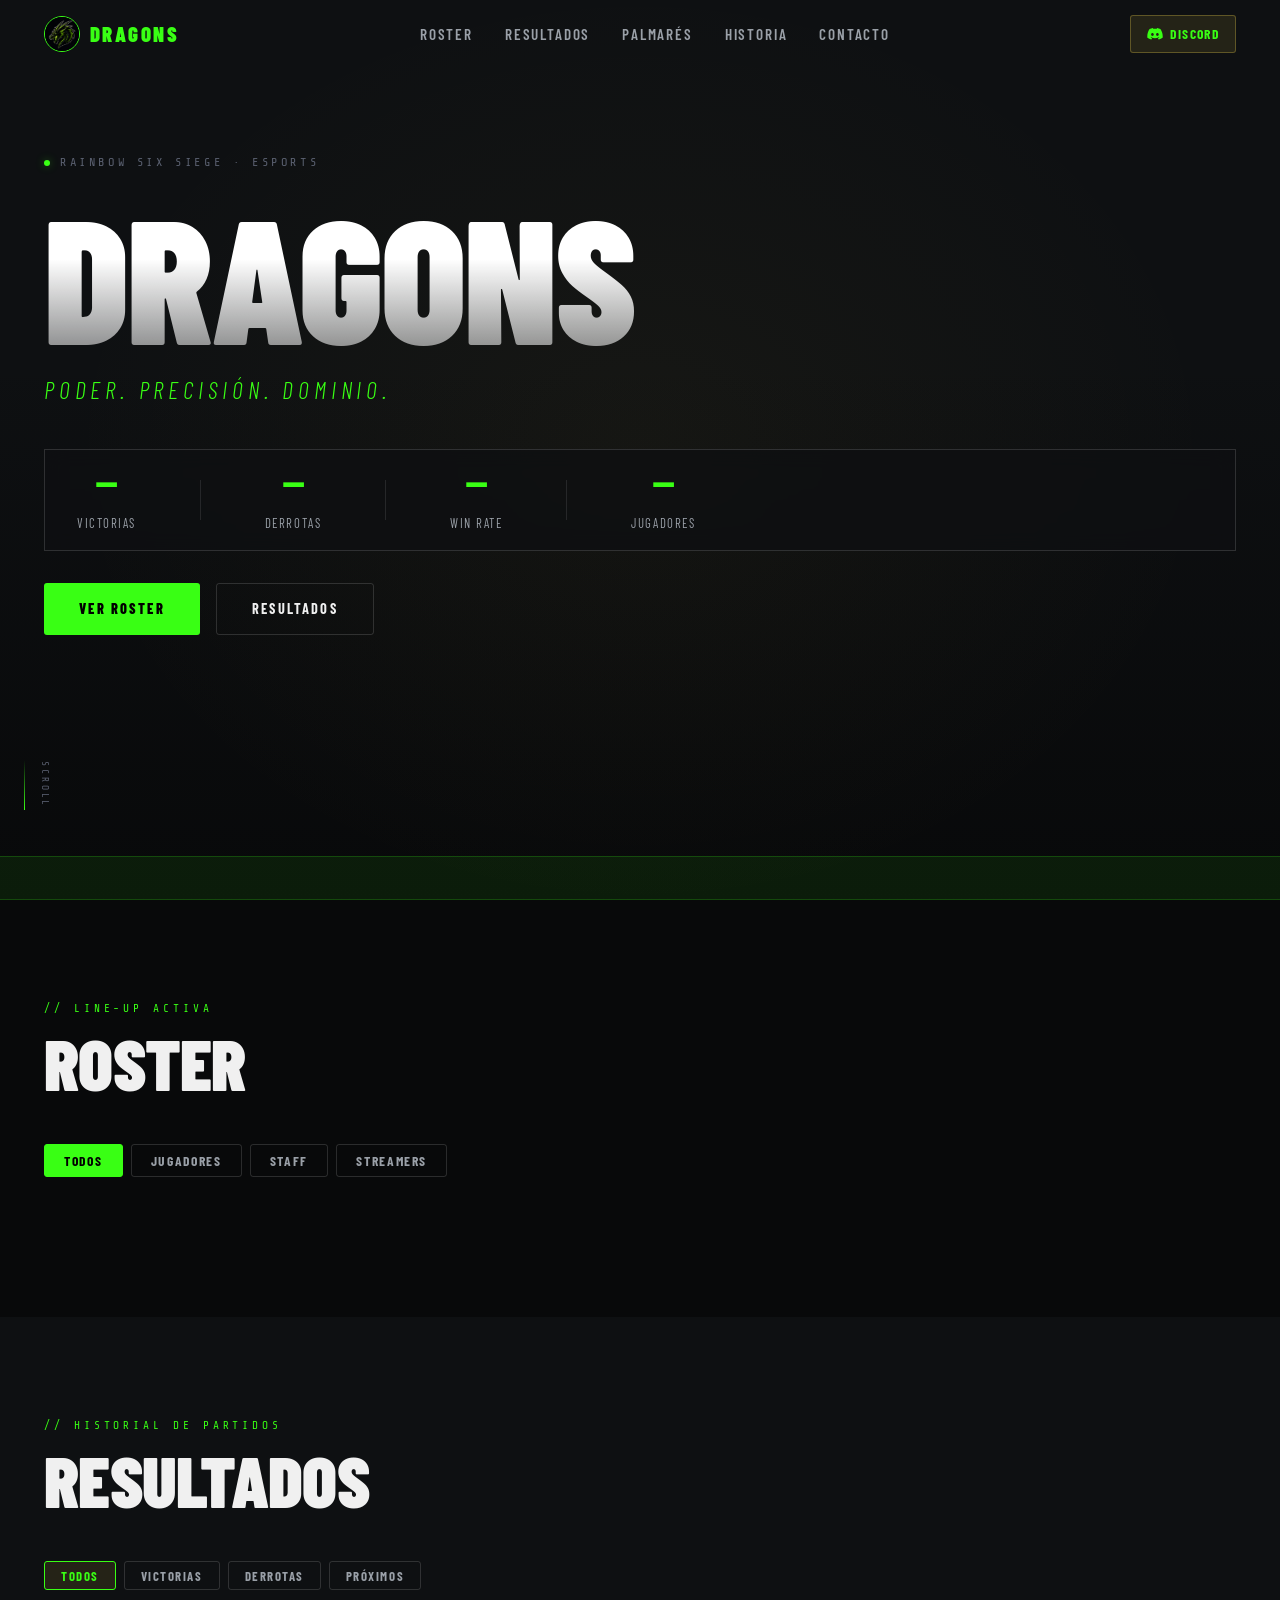
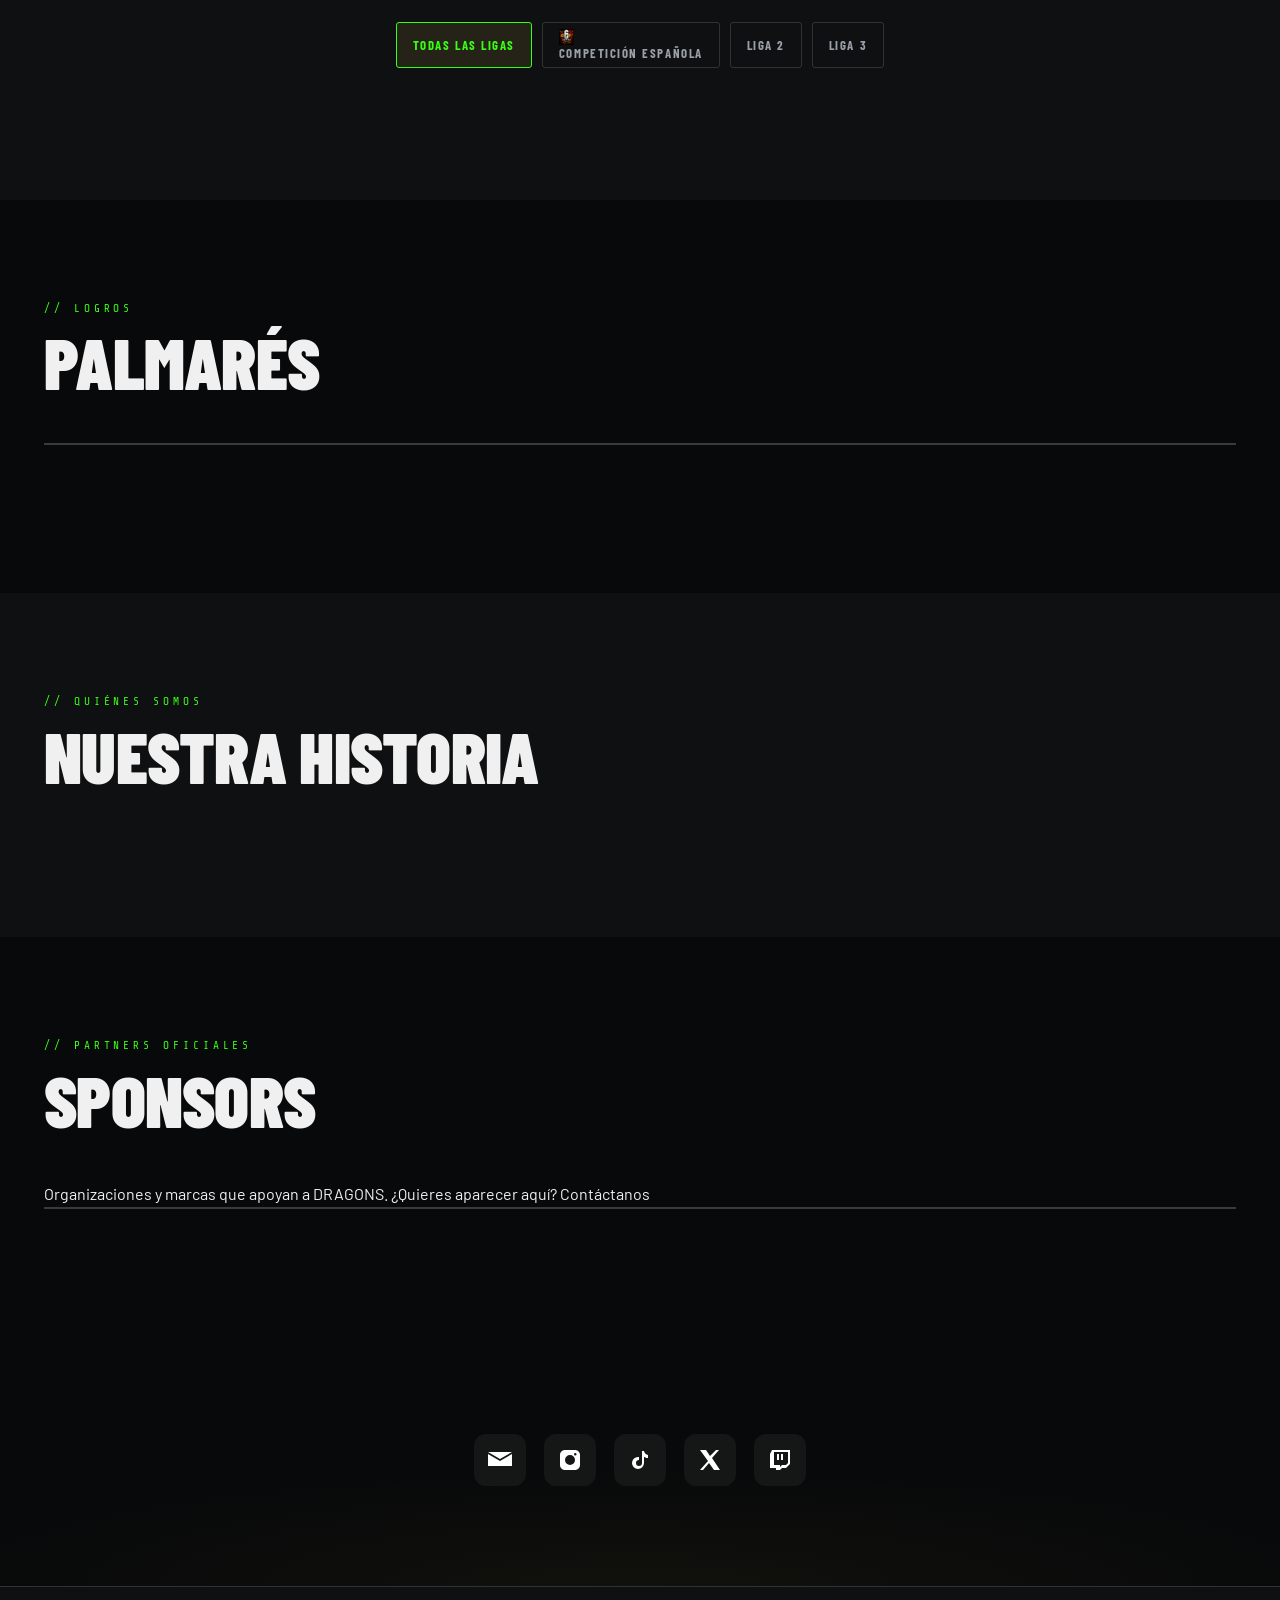
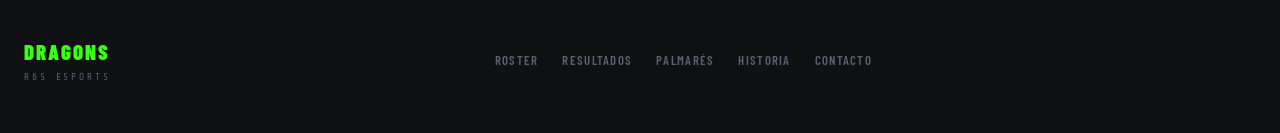
==== index.html @ b65429e5 "Enhance sponsors section with intro and contact info Added introductory paragraph and contact link f" ====
<!DOCTYPE html>
<html lang="es">
<head>
<meta charset="UTF-8"/>
<meta name="viewport" content="width=device-width, initial-scale=1.0"/>
<meta name="description" content="DRAGONS — Equipo competitivo de Rainbow Six Siege."/>
<title>DRAGONS — R6S Esports</title>
<link rel="icon" type="image/png" href="logo.png"/>
<link rel="stylesheet" href="styles.css"/>
<script src="script.js"></script>
<link rel="preconnect" href="https://fonts.googleapis.com">
<link href="https://fonts.googleapis.com/css2?family=Barlow+Condensed:ital,wght@0,300;0,600;0,700;0,900;1,700&family=Barlow:wght@300;400;500;600&family=Share+Tech+Mono&display=swap" rel="stylesheet">
</head>
<body>

<!-- NAV -->
<nav id="navbar">
<div class="nav-inner">
<a href="#hero" class="nav-logo">
<div class="nav-logo-img">
<img src="logo.png" alt="" onerror="this.style.display='none';this.nextElementSibling.style.display='block'">
<span class="logo-fallback">🐉</span>
</div>
<span class="nav-logo-text" id="nav-team-name">DRAGONS</span>
</a>
<div class="nav-links">
<a href="#roster">Roster</a>
<a href="#results">Resultados</a>
<a href="#achievements">Palmarés</a>
<a href="#about">Historia</a>
<a href="#contact">Contacto</a>
</div>
<a href="https://discord.gg/VE8uYJACs" target="_blank" rel="noopener noreferrer" class="nav-cta">
<svg width="16" height="12" viewBox="0 0 18 14" fill="currentColor"><path d="M15.25 1.18A14.89 14.89 0 0011.5 0a.06.06 0 00-.06.03c-.16.28-.34.65-.47.94a13.76 13.76 0 00-4 0 9.6 9.6 0 00-.47-.94A.06.06 0 006.44 0a14.85 14.85 0 00-3.75 1.18C.37 4.6-.23 7.93.07 11.22a.07.07 0 00.03.05A14.94 14.94 0 004.6 13.5a.06.06 0 00.07-.02c.35-.47.66-.96.93-1.48a.06.06 0 00-.04-.09 9.82 9.82 0 01-1.4-.66.06.06 0 010-.1l.28-.22a.06.06 0 01.06 0 10.66 10.66 0 009 0 .06.06 0 01.06 0l.28.22a.06.06 0 010 .1 9.2 9.2 0 01-1.4.66.06.06 0 00-.03.09c.28.52.59 1 .93 1.48a.06.06 0 00.07.02 14.9 14.9 0 004.5-2.23.06.06 0 00.03-.05c.37-3.77-.62-7.06-2.63-9.97zM6.01 9.19c-.86 0-1.57-.78-1.57-1.74s.7-1.74 1.57-1.74c.88 0 1.58.79 1.57 1.74 0 .96-.7 1.74-1.57 1.74zm5.8 0c-.87 0-1.57-.78-1.57-1.74s.7-1.74 1.57-1.74c.88 0 1.58.79 1.57 1.74 0 .96-.69 1.74-1.57 1.74z"/></svg>
Discord
</a>
<button class="hamburger" id="hamburger" onclick="toggleMenu()">
<span></span><span></span><span></span>
</button>
</div>
<div class="nav-mobile" id="nav-mobile">
<a href="#roster" onclick="toggleMenu()">Roster</a>
<a href="#results" onclick="toggleMenu()">Resultados</a>
<a href="#achievements" onclick="toggleMenu()">Palmarés</a>
<a href="#about" onclick="toggleMenu()">Historia</a>
<a href="#contact" onclick="toggleMenu()">Contacto</a>
</div>
</nav>

<!-- HERO -->
<section id="hero">
<canvas id="hero-canvas"></canvas>
<div class="hero-overlay"></div>

<div class="hero-content">
<div class="hero-eyebrow">
<span class="eyebrow-dot"></span>
<span id="hero-eyebrow-text">RAINBOW SIX SIEGE · ESPORTS</span>
</div>

<h1 class="hero-title">
<span id="hero-team-name">DRAGONS</span>
</h1>
<p class="hero-tagline" id="hero-tagline">Poder. Precisión. Dominio.</p>

<div class="hero-record" id="hero-record">
<div class="rec-item">
<span class="rec-num" id="rec-wins">—</span>
<span class="rec-label">Victorias</span>
</div>
<div class="rec-sep"></div>
<div class="rec-item">
<span class="rec-num" id="rec-losses">—</span>
<span class="rec-label">Derrotas</span>
</div>
<div class="rec-sep"></div>
<div class="rec-item">
<span class="rec-num" id="rec-wr">—</span>
<span class="rec-label">Win Rate</span>
</div>
<div class="rec-sep"></div>
<div class="rec-item">
<span class="rec-num" id="rec-players">—</span>
<span class="rec-label">Jugadores</span>
</div>
</div>

<div class="hero-btns">
<a href="#roster" class="btn-hero-primary">Ver Roster</a>
<a href="#results" class="btn-hero-secondary">Resultados</a>
</div>
</div>

<div class="hero-scroll-cue">
<div class="scroll-cue-line"></div>
<span>SCROLL</span>
</div>

<div class="hero-ticker-bar">
<div class="ticker-inner" id="ticker-inner"></div>
</div>
</section>

<!-- ROSTER -->
<section id="roster">
<div class="container">
<div class="section-eyebrow">// LINE-UP ACTIVA</div>
<h2 class="section-heading">ROSTER</h2>

<div class="roster-role-tabs" id="roster-tabs">
<button class="role-tab active" data-role="all" onclick="filterRoster(this,'all')">Todos</button>
<button class="role-tab" data-role="jugador" onclick="filterRoster(this,'jugador')">Jugadores</button>
<button class="role-tab" data-role="staff" onclick="filterRoster(this,'staff')">Staff</button>
<button class="role-tab" data-role="streamer" onclick="filterRoster(this,'streamer')">Streamers</button>
</div>

<div class="roster-grid" id="roster-grid"></div>
</div>
</section>

<!-- RESULTS -->
<section id="results">
  <div class="container">
    <div class="section-eyebrow">// HISTORIAL DE PARTIDOS</div>
    <h2 class="section-heading">RESULTADOS</h2>

    <div class="results-filter-row" id="status-filters">
      <button class="res-filter active" data-status="all">Todos</button>
      <button class="res-filter" data-status="win">Victorias</button>
      <button class="res-filter" data-status="loss">Derrotas</button>
      <button class="res-filter" data-status="upcoming">Próximos</button>
    </div>

    <div class="results-filter-row league-filters" id="league-filters" style="margin-top: 12px; display: flex; justify-content: center; gap: 10px; flex-wrap: wrap;">
      <button class="res-filter active" data-league="all">Todas las Ligas</button>
      <button class="res-filter" data-league="esp">
        <img src="competicion_española.png" alt="" style="height: 16px; width: auto; margin-right: 6px; vertical-align: middle;" onerror="this.style.display='none'">
        Competición Española
      </button>
      <button class="res-filter" data-league="liga2">Liga 2</button>
      <button class="res-filter" data-league="liga3">Liga 3</button>
    </div>

    <div id="matches-list" style="margin-top: 30px; display: flex; flex-direction: column; gap: 12px;"></div>
  </div>
</section>
<!-- ACHIEVEMENTS -->
<section id="achievements">
<div class="container">
<div class="section-eyebrow">// LOGROS</div>
<h2 class="section-heading">PALMARÉS</h2>
<div class="ach-kpis" id="ach-kpis"></div>
<div class="ach-cards" id="ach-cards"></div>
</div>
</section>

<!-- ABOUT / TIMELINE -->
<section id="about">
<div class="container">
<div class="about-layout">
<div class="about-text-col">
<div class="section-eyebrow">// QUIÉNES SOMOS</div>
<h2 class="section-heading" id="about-heading">NUESTRA HISTORIA</h2>
<p class="about-body" id="about-body"></p>
<div class="about-socials" id="about-socials"></div>
</div>
<div class="timeline-col">
<div class="timeline-list" id="timeline-list"></div>
</div>
</div>
</div>
</section>

<!-- SPONSORS -->
<section id="sponsors">
  <div class="container">
    <div class="section-eyebrow">// PARTNERS OFICIALES</div>
    <h2 class="section-heading">SPONSORS</h2>
    <p class="sponsors-intro">
      Organizaciones y marcas que apoyan a DRAGONS. ¿Quieres aparecer aquí?
      <a href="mailto:thedragonsr6@gmail.com">Contáctanos</a>
    </p>
    <div class="sponsors-grid" id="sponsors-grid"></div>
  </div>
</section>

<!-- CONTACT -->
<section id="contact">
<div class="contact-socials neon-socials" id="contact-socials">

<!-- GMAIL -->
<a href="mailto:thedragonsr6@gmail.com" target="_blank" class="social-link gmail">
<svg viewBox="0 0 24 24"><path d="M12 13.065L0 6V18h24V6l-12 7.065zM12 11L0 4h24L12 11z"/></svg>
</a>

<!-- INSTAGRAM -->
<a href="https://www.instagram.com/thedragons_r6/" target="_blank" class="social-link insta">
<svg viewBox="0 0 24 24"><path d="M7 2C4.243 2 2 4.243 2 7v10c0 2.757 2.243 5 5 5h10c2.757 
   0 5-2.243 5-5V7c0-2.757-2.243-5-5-5H7zm5 5a5 5 0 110 10 5 5 0 010-10zm6.5-.75a1.25 
   1.25 0 11-2.5 0 1.25 1.25 0 012.5 0z"/></svg>
</a>

<!-- TIKTOK -->
<a href="https://www.tiktok.com/@the.dragons.r6" target="_blank" class="social-link tiktok">
<svg viewBox="0 0 24 24"><path d="M16 3c.4 2.1 2.1 3.7 4 4v3c-1.5 0-3-.5-4-1.3V15a6 
   6 0 11-6-6c.3 0 .7 0 1 .1v3a3 3 0 10 3 3V3h2z"/></svg>
</a>

<!-- X -->
<a href="https://x.com/TheDragonsR6" target="_blank" class="social-link x">
<svg viewBox="0 0 24 24"><path d="M18 2h3l-7 8 8 12h-6l-5-7-6 7H2l8-9-8-11h6l4 6 6-6z"/></svg>
</a>

<!-- TWITCH -->
<a href="https://www.twitch.tv/ddragonns?sr=a" target="_blank" class="social-link twitch">
<svg viewBox="0 0 24 24"><path d="M4 2L2 6v14h6v2h4l2-2h4l4-4V2H4zm16 13l-2 2h-4l-2 
   2v-2H6V4h14v11zM9 6h2v6H9zm4 0h2v6h-2z"/></svg>
</a>
</div>
</section>

<!-- FOOTER -->
<footer id="footer">
<div class="footer-grid">
<div class="footer-brand">
<span class="footer-name" id="footer-name">DRAGONS</span>
<span class="footer-game">R6S ESPORTS</span>
</div>
<div class="footer-links">
<a href="#roster">Roster</a>
<a href="#results">Resultados</a>
<a href="#achievements">Palmarés</a>
<a href="#about">Historia</a>
<a href="#contact">Contacto</a>
</div>
<div class="footer-right">
<p id="footer-copy"></p>
</div>
</div>
</footer>

<script src="script.js"></script>
</body>
</html>
---- styles.css ----
/* ============================================================
   DRAGONS R6S — STYLES.CSS
   Dark Tactical · Military Precision · Esports Premium
   ============================================================ */

@import url('https://fonts.googleapis.com/css2?family=Barlow+Condensed:ital,wght@0,300;0,600;0,700;0,900;1,700&family=Barlow:wght@300;400;500;600&family=Share+Tech+Mono&display=swap');

:root {
  /* PALETTE */
  --bg:       #08090a;
  --bg2:      #0e1012;
  --bg3:      #141618;
  --bg4:      #1a1d20;
  --surface:  #1e2124;
  --border:   rgba(255,255,255,0.07);
  --border2:  rgba(255,255,255,0.14);

  --accent:   #39ff14;   
  --accent2:  #2ee60f;   
  --accent-glow: rgba(57, 255, 20, 0.35); 
   
  --red:      #e84b4b;
  --green:    #4be88a;
  --blue:     #4ba3e8;

  --text:     #f0f0f0;
  --text2:    #9aa0a8;
  --text3:    #5a6070;

  /* FONTS */
  --font-title: 'Barlow Condensed', sans-serif;
  --font-body:  'Barlow', sans-serif;
  --font-mono:  'Share Tech Mono', monospace;

  /* LAYOUT */
  --nav-h: 68px;
  --max-w: 1240px;
  --rad: 3px;
  --tr: 0.22s cubic-bezier(0.4,0,0.2,1);
}

/* ===================== RESET ===================== */
*, *::before, *::after { box-sizing: border-box; margin: 0; padding: 0; }
html { scroll-behavior: smooth; font-size: 16px; }
body {
  background: var(--bg);
  color: var(--text);
  font-family: var(--font-body);
  font-weight: 400;
  line-height: 1.6;
  overflow-x: hidden;
}
img { max-width: 100%; display: block; }
a { color: inherit; text-decoration: none; }
button { cursor: pointer; font-family: inherit; }

/* Custom scrollbar */
::-webkit-scrollbar { width: 4px; }
::-webkit-scrollbar-track { background: var(--bg); }
::-webkit-scrollbar-thumb { background: var(--accent2); }

.container { max-width: var(--max-w); margin: 0 auto; padding: 0 24px; }

/* ===================== NAV ===================== */
#navbar {
  position: fixed;
  top: 0; left: 0; right: 0;
  z-index: 900;
  transition: background var(--tr), box-shadow var(--tr);
}
#navbar.scrolled {
  background: rgba(8,9,10,0.97);
  backdrop-filter: blur(12px);
  box-shadow: 0 1px 0 var(--border2), 0 4px 30px rgba(0,0,0,0.6);
}

.nav-inner {
  max-width: var(--max-w);
  margin: 0 auto;
  padding: 0 24px;
  height: var(--nav-h);
  display: flex;
  align-items: center;
  gap: 2rem;
}

.nav-logo {
  display: flex;
  align-items: center;
  gap: 10px;
  flex-shrink: 0;
}
.nav-logo-img {
  width: 36px; height: 36px;
  border-radius: 50%;
  overflow: hidden;
  border: 1.5px solid var(--accent);
  display: flex; align-items: center; justify-content: center;
  background: var(--bg3);
  flex-shrink: 0;
}
.nav-logo-img img { width: 100%; height: 100%; object-fit: cover; }
.logo-fallback { font-size: 1.2rem; display: none; }
.nav-logo-text {
  font-family: var(--font-title);
  font-size: 1.3rem;
  font-weight: 900;
  letter-spacing: 0.12em;
  color: var(--accent);
}

.nav-links {
  display: flex;
  gap: 2rem;
  flex: 1;
  justify-content: center;
}
.nav-links a {
  font-family: var(--font-title);
  font-size: 0.95rem;
  font-weight: 600;
  letter-spacing: 0.12em;
  color: var(--text2);
  text-transform: uppercase;
  transition: color var(--tr);
  position: relative;
}
.nav-links a::after {
  content: '';
  position: absolute;
  bottom: -4px; left: 0;
  width: 0; height: 1.5px;
  background: var(--accent);
  transition: width var(--tr);
}
.nav-links a:hover { color: var(--text); }
.nav-links a:hover::after { width: 100%; }

.nav-cta {
  display: flex;
  align-items: center;
  gap: 7px;
  background: rgba(232,201,75,0.1);
  border: 1px solid rgba(232,201,75,0.3);
  color: var(--accent);
  padding: 0.45rem 1rem;
  font-family: var(--font-title);
  font-size: 0.85rem;
  font-weight: 700;
  letter-spacing: 0.1em;
  text-transform: uppercase;
  border-radius: var(--rad);
  transition: all var(--tr);
  flex-shrink: 0;
}
.nav-cta:hover {
  background: var(--accent);
  color: #000;
  border-color: var(--accent);
}

.hamburger {
  display: none;
  flex-direction: column;
  gap: 5px;
  background: none;
  border: none;
  padding: 4px;
  margin-left: auto;
}
.hamburger span {
  display: block;
  width: 22px; height: 2px;
  background: var(--text);
  border-radius: 1px;
  transition: all var(--tr);
}

.nav-mobile {
  display: none;
  flex-direction: column;
  background: rgba(8,9,10,0.98);
  border-top: 1px solid var(--border2);
  padding: 1rem 24px 1.5rem;
}
.nav-mobile a {
  font-family: var(--font-title);
  font-size: 1.1rem;
  font-weight: 700;
  letter-spacing: 0.1em;
  color: var(--text2);
  padding: 0.6rem 0;
  border-bottom: 1px solid var(--border);
  text-transform: uppercase;
}
.nav-mobile.open { display: flex; }

/* ===================== HERO ===================== */
#hero {
  position: relative;
  min-height: 100vh;
  display: flex;
  align-items: center;
  overflow: hidden;
  padding-top: var(--nav-h);
}

#hero-canvas {
  position: absolute;
  inset: 0;
  z-index: 0;
}

.hero-overlay {
  position: absolute;
  inset: 0;
  background:
    radial-gradient(ellipse 70% 80% at 50% 50%, rgba(232,201,75,0.04) 0%, transparent 65%),
    linear-gradient(to bottom, transparent 40%, var(--bg) 100%);
  z-index: 1;
}

.hero-content {
  position: relative;
  z-index: 2;
  max-width: var(--max-w);
  width: 100%;
  margin: 0 auto;
  padding: 5rem 24px 10rem;
}

.hero-eyebrow {
  display: flex;
  align-items: center;
  gap: 10px;
  margin-bottom: 1.5rem;
  font-family: var(--font-mono);
  font-size: 0.75rem;
  color: var(--text3);
  letter-spacing: 0.3em;
  text-transform: uppercase;
}
.eyebrow-dot {
  width: 6px; height: 6px;
  border-radius: 50%;
  background: var(--accent);
  box-shadow: 0 0 8px var(--accent-glow);
  animation: dot-pulse 2s ease-in-out infinite;
}
@keyframes dot-pulse {
  0%,100% { box-shadow: 0 0 8px var(--accent-glow); }
  50% { box-shadow: 0 0 16px var(--accent), 0 0 30px var(--accent-glow); }
}

.hero-title {
  font-family: var(--font-title);
  font-weight: 900;
  font-size: clamp(5rem, 14vw, 11rem);
  line-height: 0.9;
  letter-spacing: -0.01em;
  color: var(--text);
  margin-bottom: 1rem;
  position: relative;
}
.hero-title span {
  display: block;
  background: linear-gradient(180deg, #ffffff 40%, rgba(255,255,255,0.5) 100%);
  -webkit-background-clip: text;
  -webkit-text-fill-color: transparent;
  background-clip: text;
}

.hero-tagline {
  font-family: var(--font-title);
  font-size: clamp(1rem, 2.5vw, 1.5rem);
  font-weight: 300;
  font-style: italic;
  color: var(--accent);
  letter-spacing: 0.2em;
  margin-bottom: 2.5rem;
  text-transform: uppercase;
}

.hero-record {
  display: flex;
  align-items: center;
  gap: 0;
  margin-bottom: 3rem;
  border: 1px solid var(--border2);
  background: rgba(14,16,18,0.8);
  backdrop-filter: blur(10px);
  display: inline-flex;
}
.rec-item {
  display: flex;
  flex-direction: column;
  align-items: center;
  padding: 1rem 2rem;
  gap: 0.2rem;
}
.rec-num {
  font-family: var(--font-title);
  font-size: 2rem;
  font-weight: 900;
  color: var(--accent);
  line-height: 1;
}
.rec-label {
  font-family: var(--font-mono);
  font-size: 0.6rem;
  color: var(--text3);
  letter-spacing: 0.25em;
  text-transform: uppercase;
}
.rec-sep {
  width: 1px;
  height: 50px;
  background: var(--border2);
  flex-shrink: 0;
}

.hero-btns {
  display: flex;
  gap: 1rem;
  flex-wrap: wrap;
}

.btn-hero-primary {
  display: inline-flex;
  align-items: center;
  background: var(--accent);
  color: #000;
  font-family: var(--font-title);
  font-size: 0.9rem;
  font-weight: 800;
  letter-spacing: 0.15em;
  text-transform: uppercase;
  padding: 0.85rem 2.2rem;
  border-radius: var(--rad);
  transition: all var(--tr);
  position: relative;
  overflow: hidden;
}
.btn-hero-primary::after {
  content: '';
  position: absolute;
  inset: 0;
  background: linear-gradient(90deg, transparent, rgba(255,255,255,0.25), transparent);
  transform: translateX(-100%);
  transition: transform 0.5s;
}
.btn-hero-primary:hover::after { transform: translateX(100%); }
.btn-hero-primary:hover { box-shadow: 0 0 30px var(--accent-glow); transform: translateY(-1px); }

.btn-hero-secondary {
  display: inline-flex;
  align-items: center;
  background: transparent;
  color: var(--text);
  border: 1px solid var(--border2);
  font-family: var(--font-title);
  font-size: 0.9rem;
  font-weight: 700;
  letter-spacing: 0.15em;
  text-transform: uppercase;
  padding: 0.85rem 2.2rem;
  border-radius: var(--rad);
  transition: all var(--tr);
}
.btn-hero-secondary:hover {
  border-color: var(--accent);
  color: var(--accent);
}

.hero-scroll-cue {
  position: absolute;
  bottom: 90px;
  left: 24px;
  display: flex;
  align-items: center;
  gap: 12px;
  z-index: 2;
}
.scroll-cue-line {
  width: 1px; height: 50px;
  background: linear-gradient(to bottom, transparent, var(--accent));
  animation: scroll-line 1.8s ease-in-out infinite;
}
@keyframes scroll-line {
  0%,100% { opacity: 0.3; transform: scaleY(1); }
  50% { opacity: 1; transform: scaleY(0.7); }
}
.hero-scroll-cue span {
  font-family: var(--font-mono);
  font-size: 0.6rem;
  color: var(--text3);
  letter-spacing: 0.3em;
  writing-mode: vertical-rl;
}

.hero-ticker-bar {
  position: absolute;
  bottom: 0; left: 0; right: 0;
  height: 44px;
  background: var(--accent);
  overflow: hidden;
  z-index: 3;
  display: flex;
  align-items: center;
}
.ticker-inner {
  display: flex;
  align-items: center;
  white-space: nowrap;
  animation: ticker 30s linear infinite;
}
@keyframes ticker { from { transform: translateX(0); } to { transform: translateX(-50%); } }
.ticker-item {
  font-family: var(--font-title);
  font-size: 0.8rem;
  font-weight: 800;
  letter-spacing: 0.2em;
  color: #000;
  text-transform: uppercase;
  padding: 0 2rem;
}
.ticker-sep {
  color: rgba(0,0,0,0.4);
  font-size: 0.7rem;
  padding: 0 0.5rem;
}

/* ===================== SECTIONS ===================== */
section {
  padding: 100px 0;
}
section:nth-child(even) { background: var(--bg2); }

.section-eyebrow {
  font-family: var(--font-mono);
  font-size: 0.7rem;
  color: var(--accent);
  letter-spacing: 0.35em;
  text-transform: uppercase;
  margin-bottom: 0.6rem;
}

.section-heading {
  font-family: var(--font-title);
  font-size: clamp(2.5rem, 6vw, 4.5rem);
  font-weight: 900;
  letter-spacing: -0.01em;
  line-height: 0.95;
  margin-bottom: 3rem;
  color: var(--text);
}

/* ===================== ROSTER ===================== */
.roster-role-tabs {
  display: flex;
  gap: 0.5rem;
  margin-bottom: 2.5rem;
  flex-wrap: wrap;
}
.role-tab {
  background: transparent;
  border: 1px solid var(--border2);
  color: var(--text2);
  padding: 0.45rem 1.2rem;
  font-family: var(--font-title);
  font-size: 0.85rem;
  font-weight: 700;
  letter-spacing: 0.12em;
  text-transform: uppercase;
  border-radius: var(--rad);
  transition: all var(--tr);
}
.role-tab:hover { border-color: var(--accent); color: var(--accent); }
.role-tab.active { background: var(--accent); color: #000; border-color: var(--accent); }

.roster-grid {
  display: grid;
  grid-template-columns: repeat(auto-fill, minmax(200px, 1fr));
  gap: 1.5px;
}

.player-card {
  background: var(--bg3);
  border: 1px solid var(--border);
  position: relative;
  overflow: hidden;
  transition: all var(--tr);
  cursor: default;
  animation: card-in 0.4s ease both;
}
@keyframes card-in {
  from { opacity: 0; transform: translateY(12px); }
  to { opacity: 1; transform: translateY(0); }
}

.player-card:hover {
  border-color: var(--accent);
  transform: translateY(-4px);
  z-index: 2;
  box-shadow: 0 12px 40px rgba(0,0,0,0.6), 0 0 0 1px var(--accent);
}

.player-card-top {
  height: 200px;
  background: var(--bg4);
  display: flex;
  align-items: center;
  justify-content: center;
  position: relative;
  overflow: hidden;
}
.player-card-top::before {
  content: '';
  position: absolute;
  inset: 0;
  background: linear-gradient(135deg, rgba(232,201,75,0.05) 0%, transparent 60%);
}

.player-avatar-img {
  width: 90px; height: 90px;
  border-radius: 50%;
  border: 2px solid var(--border2);
  object-fit: cover;
  font-size: 0;
  transition: border-color var(--tr);
}
.player-card:hover .player-avatar-img { border-color: var(--accent); }

.player-avatar-fallback {
  width: 90px; height: 90px;
  border-radius: 50%;
  border: 2px solid var(--border2);
  background: var(--surface);
  display: flex;
  align-items: center;
  justify-content: center;
  font-family: var(--font-title);
  font-size: 1.8rem;
  font-weight: 900;
  color: var(--accent);
  letter-spacing: 0;
  transition: border-color var(--tr);
}
.player-card:hover .player-avatar-fallback { border-color: var(--accent); }

.player-num {
  position: absolute;
  top: 12px; right: 14px;
  font-family: var(--font-title);
  font-size: 2.2rem;
  font-weight: 900;
  color: rgba(255,255,255,0.06);
  line-height: 1;
}

.player-role-badge {
  position: absolute;
  top: 12px; left: 12px;
  font-family: var(--font-mono);
  font-size: 0.55rem;
  letter-spacing: 0.2em;
  text-transform: uppercase;
  padding: 2px 8px;
  background: rgba(232,201,75,0.12);
  color: var(--accent);
  border: 1px solid rgba(232,201,75,0.25);
  border-radius: 2px;
}

.player-card-body {
  padding: 1rem 1.2rem 1.25rem;
}
.player-ign {
  font-family: var(--font-title);
  font-size: 1.2rem;
  font-weight: 800;
  color: var(--text);
  letter-spacing: 0.04em;
  margin-bottom: 0.15rem;
}
.player-realname {
  font-size: 0.78rem;
  color: var(--text3);
  margin-bottom: 0.75rem;
}
.player-op {
  font-family: var(--font-mono);
  font-size: 0.65rem;
  color: var(--text2);
  letter-spacing: 0.1em;
  margin-bottom: 0.85rem;
}
.player-op span { color: var(--accent); }

.player-socials {
  display: flex;
  gap: 8px;
}
.psocial {
  display: flex;
  align-items: center;
  justify-content: center;
  width: 28px; height: 28px;
  border: 1px solid var(--border2);
  border-radius: var(--rad);
  color: var(--text3);
  font-size: 0.75rem;
  font-family: var(--font-mono);
  transition: all var(--tr);
}
.psocial:hover { border-color: var(--accent); color: var(--accent); background: rgba(232,201,75,0.08); }

/* ===================== RESULTS ===================== */
.results-filter-row {
  display: flex;
  gap: 0.5rem;
  margin-bottom: 2rem;
  flex-wrap: wrap;
}
.res-filter {
  background: transparent;
  border: 1px solid var(--border2);
  color: var(--text2);
  padding: 0.35rem 1rem;
  font-family: var(--font-title);
  font-size: 0.8rem;
  font-weight: 700;
  letter-spacing: 0.12em;
  text-transform: uppercase;
  border-radius: var(--rad);
  transition: all var(--tr);
}
.res-filter:hover { border-color: var(--accent); color: var(--accent); }
.res-filter.active { background: rgba(232,201,75,0.1); border-color: var(--accent); color: var(--accent); }

.match-card {
  display: grid;
  grid-template-columns: 120px 1fr auto auto;
  align-items: center;
  gap: 1.5rem;
  padding: 1.2rem 1.5rem;
  background: var(--bg3);
  border: 1px solid var(--border);
  border-left: 3px solid transparent;
  margin-bottom: 6px;
  border-radius: var(--rad);
  transition: all var(--tr);
  animation: card-in 0.3s ease both;
}
.match-card:hover {
  border-color: var(--border2);
  border-left-color: inherit;
  background: var(--bg4);
}
.match-card.win { border-left-color: var(--green); }
.match-card.loss { border-left-color: var(--red); }
.match-card.upcoming { border-left-color: var(--blue); }

.match-date-col {
  display: flex;
  flex-direction: column;
  gap: 2px;
}
.match-date {
  font-family: var(--font-mono);
  font-size: 0.7rem;
  color: var(--text3);
  letter-spacing: 0.1em;
}
.match-comp {
  font-family: var(--font-mono);
  font-size: 0.65rem;
  color: var(--accent);
  letter-spacing: 0.05em;
}

.match-main {
  display: flex;
  flex-direction: column;
  gap: 3px;
}
.match-vs {
  font-family: var(--font-title);
  font-size: 1.1rem;
  font-weight: 800;
  color: var(--text);
  letter-spacing: 0.05em;
}
.match-vs em {
  font-style: normal;
  font-size: 0.8rem;
  font-weight: 400;
  color: var(--text3);
  margin: 0 6px;
}
.match-map {
  font-family: var(--font-mono);
  font-size: 0.65rem;
  color: var(--text3);
  letter-spacing: 0.1em;
}

.match-score {
  font-family: var(--font-title);
  font-size: 1.8rem;
  font-weight: 900;
  text-align: right;
  white-space: nowrap;
}
.match-card.win .match-score { color: var(--green); }
.match-card.loss .match-score { color: var(--red); }
.match-card.upcoming .match-score { color: var(--blue); font-size: 1rem; }

.match-badge {
  font-family: var(--font-mono);
  font-size: 0.6rem;
  font-weight: 700;
  letter-spacing: 0.2em;
  padding: 4px 10px;
  border-radius: 2px;
  text-align: center;
  min-width: 60px;
}
.match-card.win .match-badge { background: rgba(75,232,138,0.12); color: var(--green); }
.match-card.loss .match-badge { background: rgba(232,75,75,0.12); color: var(--red); }
.match-card.upcoming .match-badge { background: rgba(75,163,232,0.12); color: var(--blue); }

.no-matches {
  font-family: var(--font-mono);
  font-size: 0.85rem;
  color: var(--text3);
  text-align: center;
  padding: 3rem;
  border: 1px dashed var(--border2);
  border-radius: var(--rad);
}

/* ===================== ACHIEVEMENTS ===================== */
.ach-kpis {
  display: grid;
  grid-template-columns: repeat(auto-fit, minmax(180px, 1fr));
  gap: 1px;
  background: var(--border);
  margin-bottom: 3rem;
  border: 1px solid var(--border2);
}
.ach-kpi {
  background: var(--bg3);
  padding: 2rem 1.5rem;
  text-align: center;
  transition: background var(--tr);
}
.ach-kpi:hover { background: var(--bg4); }
.ach-kpi-num {
  font-family: var(--font-title);
  font-size: 2.8rem;
  font-weight: 900;
  color: var(--accent);
  line-height: 1;
  margin-bottom: 0.4rem;
}
.ach-kpi-label {
  font-family: var(--font-mono);
  font-size: 0.62rem;
  color: var(--text3);
  letter-spacing: 0.25em;
  text-transform: uppercase;
}

.ach-cards {
  display: grid;
  grid-template-columns: repeat(auto-fill, minmax(300px, 1fr));
  gap: 1.5px;
  background: var(--border);
}
.ach-card {
  background: var(--bg3);
  padding: 2rem;
  position: relative;
  overflow: hidden;
  transition: background var(--tr);
}
.ach-card:hover { background: var(--bg4); }
.ach-card::before {
  content: '';
  position: absolute;
  top: 0; left: 0;
  width: 3px; height: 100%;
  background: var(--accent);
}

.ach-place {
  font-family: var(--font-mono);
  font-size: 0.65rem;
  color: var(--text3);
  letter-spacing: 0.25em;
  text-transform: uppercase;
  margin-bottom: 0.5rem;
}
.ach-trophy {
  font-size: 1.8rem;
  margin-bottom: 0.75rem;
}
.ach-title {
  font-family: var(--font-title);
  font-size: 1.2rem;
  font-weight: 800;
  color: var(--text);
  margin-bottom: 0.3rem;
}
.ach-event {
  font-size: 0.82rem;
  color: var(--text2);
  margin-bottom: 0.5rem;
}
.ach-prize {
  font-family: var(--font-title);
  font-size: 1.4rem;
  font-weight: 900;
  color: var(--accent);
}
.ach-year {
  font-family: var(--font-mono);
  font-size: 0.6rem;
  color: var(--text3);
  margin-top: 0.3rem;
  letter-spacing: 0.2em;
}

/* ===================== ABOUT / TIMELINE ===================== */
.about-layout {
  display: grid;
  grid-template-columns: 1fr 1fr;
  gap: 5rem;
  align-items: start;
}
.about-body {
  font-size: 1rem;
  color: var(--text2);
  line-height: 1.8;
  margin-bottom: 2rem;
}
.about-socials { display: flex; gap: 0.75rem; flex-wrap: wrap; }

.social-btn {
  display: flex;
  align-items: center;
  gap: 8px;
  border: 1px solid var(--border2);
  color: var(--text2);
  padding: 0.55rem 1.1rem;
  font-family: var(--font-title);
  font-size: 0.8rem;
  font-weight: 700;
  letter-spacing: 0.1em;
  text-transform: uppercase;
  border-radius: var(--rad);
  transition: all var(--tr);
}
.social-btn:hover { border-color: var(--accent); color: var(--accent); background: rgba(232,201,75,0.06); }

/* TIMELINE */
.timeline-list {
  display: flex;
  flex-direction: column;
  gap: 0;
}
.tl-item {
  display: grid;
  grid-template-columns: 80px 1px 1fr;
  gap: 0 1.5rem;
  padding-bottom: 2rem;
}
.tl-year {
  font-family: var(--font-title);
  font-size: 1rem;
  font-weight: 900;
  color: var(--accent);
  text-align: right;
  padding-top: 3px;
}
.tl-line-col {
  display: flex;
  flex-direction: column;
  align-items: center;
  gap: 0;
}
.tl-dot {
  width: 10px; height: 10px;
  border-radius: 50%;
  background: var(--accent);
  border: 2px solid var(--bg2);
  box-shadow: 0 0 0 2px var(--accent);
  flex-shrink: 0;
  margin-top: 5px;
}
.tl-connector {
  flex: 1;
  width: 1px;
  background: var(--border2);
  margin-top: 6px;
}
.tl-item:last-child .tl-connector { display: none; }
.tl-content { padding-top: 2px; }
.tl-title {
  font-family: var(--font-title);
  font-size: 1rem;
  font-weight: 700;
  color: var(--text);
  margin-bottom: 0.3rem;
}
.tl-desc {
  font-size: 0.85rem;
  color: var(--text3);
  line-height: 1.6;
}

/* ===================== SPONSORS ===================== */
.sponsors-grid {
  display: flex;
  flex-wrap: wrap;
  gap: 1.5px;
  background: var(--border);
  border: 1px solid var(--border2);
}
.sponsor-card {
  background: var(--bg3);
  flex: 1 1 200px;
  padding: 2.5rem 2rem;
  display: flex;
  flex-direction: column;
  align-items: center;
  gap: 0.75rem;
  transition: background var(--tr);
}
.sponsor-card:hover { background: var(--bg4); }
.sponsor-logo-img {
  height: 48px;
  width: auto;
  max-width: 140px;
  object-fit: contain;
  filter: brightness(0) invert(1);
  opacity: 0.5;
  transition: opacity var(--tr);
}
.sponsor-card:hover .sponsor-logo-img { opacity: 0.9; }
.sponsor-name {
  font-family: var(--font-title);
  font-size: 1rem;
  font-weight: 700;
  color: var(--text3);
  letter-spacing: 0.15em;
  text-transform: uppercase;
  transition: color var(--tr);
}
.sponsor-card:hover .sponsor-name { color: var(--accent); }
.sponsor-tier {
  font-family: var(--font-mono);
  font-size: 0.6rem;
  color: var(--text3);
  letter-spacing: 0.25em;
}

/* ===================== CONTACT ===================== */
#contact {
  background: var(--bg) !important;
  position: relative;
  overflow: hidden;
}
#contact::before {
  content: '';
  position: absolute;
  inset: 0;
  background: radial-gradient(ellipse 80% 60% at 50% 100%, rgba(232,201,75,0.04) 0%, transparent 70%);
}
.contact-box {
  position: relative;
  z-index: 1;
  text-align: center;
  max-width: 700px;
  margin: 0 auto;
}
.contact-sub {
  font-size: 1rem;
  color: var(--text2);
  margin-bottom: 2.5rem;
  line-height: 1.7;
}
.contact-socials {
  display: flex;
  justify-content: center;
  gap: 1rem;
  flex-wrap: wrap;
}
.contact-link {
  display: flex;
  align-items: center;
  gap: 10px;
  padding: 0.85rem 1.8rem;
  border: 1px solid var(--border2);
  font-family: var(--font-title);
  font-size: 0.9rem;
  font-weight: 700;
  letter-spacing: 0.12em;
  text-transform: uppercase;
  color: var(--text2);
  border-radius: var(--rad);
  transition: all var(--tr);
}
.contact-link:hover { border-color: var(--accent); color: var(--accent); background: rgba(232,201,75,0.06); }
.contact-link.primary { background: var(--accent); color: #000; border-color: var(--accent); }
.contact-link.primary:hover { box-shadow: 0 0 20px var(--accent-glow); }

/* ===================== FOOTER ===================== */
footer {
  background: var(--bg2);
  border-top: 1px solid var(--border2);
  padding: 3rem 24px;
}
.footer-grid {
  max-width: var(--max-w);
  margin: 0 auto;
  display: flex;
  align-items: center;
  justify-content: space-between;
  gap: 2rem;
  flex-wrap: wrap;
}
.footer-brand { display: flex; flex-direction: column; gap: 2px; }
.footer-name {
  font-family: var(--font-title);
  font-size: 1.3rem;
  font-weight: 900;
  color: var(--accent);
  letter-spacing: 0.1em;
}
.footer-game {
  font-family: var(--font-mono);
  font-size: 0.6rem;
  color: var(--text3);
  letter-spacing: 0.3em;
}
.footer-links { display: flex; gap: 1.5rem; flex-wrap: wrap; }
.footer-links a {
  font-family: var(--font-title);
  font-size: 0.8rem;
  font-weight: 600;
  letter-spacing: 0.1em;
  color: var(--text3);
  text-transform: uppercase;
  transition: color var(--tr);
}
.footer-links a:hover { color: var(--accent); }
.footer-right p {
  font-family: var(--font-mono);
  font-size: 0.65rem;
  color: var(--text3);
  text-align: right;
  line-height: 1.8;
}

/* ===================== SCROLL ANIMATIONS ===================== */
.reveal {
  opacity: 0;
  transform: translateY(24px);
  transition: opacity 0.6s ease, transform 0.6s ease;
}
.reveal.visible {
  opacity: 1;
  transform: translateY(0);
}

/* ===================== RESPONSIVE ===================== */
@media (max-width: 900px) {
  .about-layout { grid-template-columns: 1fr; gap: 3rem; }
  .nav-links, .nav-cta { display: none; }
  .hamburger { display: flex; }
  .match-card { grid-template-columns: 1fr auto; grid-template-rows: auto auto; gap: 0.5rem; }
  .match-date-col { grid-column: 1 / -1; }
}

@media (max-width: 600px) {
  section { padding: 70px 0; }
  .hero-record { flex-wrap: wrap; }
  .rec-item { padding: 0.75rem 1.25rem; }
  .roster-grid { grid-template-columns: repeat(auto-fill, minmax(160px, 1fr)); }
  .footer-grid { flex-direction: column; text-align: center; }
  .footer-right p { text-align: center; }
  .footer-links { justify-content: center; }
}
.neon-socials {
  display: flex;
  justify-content: center;
  gap: 18px;
  margin-top: 25px;
}

.social-link {
  width: 52px;
  height: 52px;
  display: flex;
  align-items: center;
  justify-content: center;
  border-radius: 12px;
  background: rgba(255,255,255,0.05);
  transition: 0.3s;
  position: relative;
}

.social-link svg {
  width: 24px;
  height: 24px;
  fill: white;
  transition: 0.3s;
}

.social-link:hover {
  transform: translateY(-4px) scale(1.08);
}
.gmail:hover {
  box-shadow: 0 0 12px #ea4335, 0 0 24px #ea4335;
}

.insta:hover {
  box-shadow: 0 0 12px #e1306c, 0 0 24px #fd1d1d;
}

.tiktok:hover {
  box-shadow: 0 0 12px #25f4ee, 0 0 24px #fe2c55;
}

.x:hover {
  box-shadow: 0 0 12px #ffffff, 0 0 24px #aaaaaa;
}

.twitch:hover {
  box-shadow: 0 0 12px #9146ff, 0 0 24px #9146ff;
}

.social-link::after {
  content: "";
  position: absolute;
  inset: 0;
  border-radius: 12px;
  opacity: 0;
  transition: 0.3s;
}

.social-link:hover::after {
  opacity: 1;
  box-shadow: 0 0 25px currentColor;
}

@keyframes neonPulse {
  0% {
    box-shadow: 0 0 6px currentColor, 0 0 12px currentColor;
  }
  50% {
    box-shadow: 0 0 18px currentColor, 0 0 36px currentColor;
  }
  100% {
    box-shadow: 0 0 6px currentColor, 0 0 12px currentColor;
  }
}

/* aplicar a iconos */
.social-link {
  animation: neonPulse 2.5s infinite ease-in-out;
}
.gmail { color: #ea4335; }
.insta { color: #e1306c; }
.tiktok { color: #25f4ee; }
.x { color: #ffffff; }
.twitch { color: #9146ff; }

.social-link:hover {
  animation: none;
  transform: translateY(-4px) scale(1.1);
}

.gmail:hover {
  box-shadow: 0 0 20px #ea4335, 0 0 40px #ea4335;
}

.insta:hover {
  box-shadow: 0 0 20px #e1306c, 0 0 40px #fd1d1d;
}

.tiktok:hover {
  box-shadow: 0 0 20px #25f4ee, 0 0 40px #fe2c55;
}

.x:hover {
  box-shadow: 0 0 20px #ffffff, 0 0 40px #aaaaaa;
}

.twitch:hover {
  box-shadow: 0 0 20px #9146ff, 0 0 40px #9146ff;
}

/* ── TICKER ─────────────────────────────────── */
.hero-ticker-bar {
  position: absolute;
  bottom: 0; left: 0; right: 0;
  background: rgba(57, 255, 20, 0.08);
  border-top: 1px solid rgba(57, 255, 20, 0.2);
  border-bottom: 1px solid rgba(57, 255, 20, 0.2);
  padding: 8px 0;
  overflow: hidden;
  z-index: 10;
}

.ticker-track {
  display: inline-block;
  white-space: nowrap;
  font-family: 'Share Tech Mono', monospace;
  font-size: 0.85rem;
  color: rgba(57, 255, 20, 0.8);
  text-transform: uppercase;
  letter-spacing: 0.1em;
  animation: ticker-scroll 40s linear infinite;
}

@keyframes ticker-scroll {
  0%   { transform: translateX(0); }
  100% { transform: translateX(-50%); }
}

/* ── ESTADÍSTICAS HERO ──────────────────────── */
.hero-record {
  display: flex;
  align-items: center;
  gap: 2rem;
  margin: 1.5rem 0 2rem;
}
.rec-item {
  display: flex;
  flex-direction: column;
}
.rec-num {
  font-family: 'Share Tech Mono', monospace;
  font-size: 2.5rem;
  font-weight: bold;
  color: #39ff14;
  line-height: 1;
}
.rec-label {
  font-family: 'Barlow Condensed', sans-serif;
  font-size: 0.8rem;
  text-transform: uppercase;
  letter-spacing: 0.12em;
  color: #9aa0a8;
  margin-top: 4px;
}
.rec-sep {
  width: 1px;
  height: 40px;
  background: rgba(255,255,255,0.1);
}

/* ── ALIANZAS ─────────────────────────────── */
#alianzas {
  padding: 100px 0;
  background: var(--bg2);
}

.alianzas-intro {
  color: var(--text2);
  font-size: 1rem;
  margin-bottom: 3rem;
  max-width: 600px;
}

.alianzas-grid {
  display: grid;
  grid-template-columns: repeat(auto-fill, minmax(300px, 1fr));
  gap: 20px;
}

.alianza-card {
  display: flex;
  align-items: flex-start;
  gap: 16px;
  background: var(--surface);
  border: 1px solid var(--border);
  border-left: 3px solid var(--accent);
  padding: 20px;
  border-radius: var(--rad);
  transition: all var(--tr);
}
.alianza-card:hover {
  background: var(--bg4);
  border-left-color: var(--accent2);
  transform: translateY(-2px);
  box-shadow: 0 8px 30px rgba(57, 255, 20, 0.08);
}

.alianza-logo {
  width: 56px;
  height: 56px;
  flex-shrink: 0;
  border-radius: 50%;
  overflow: hidden;
  border: 1.5px solid var(--accent);
  background: var(--bg3);
  display: flex;
  align-items: center;
  justify-content: center;
}
.alianza-logo img {
  width: 100%;
  height: 100%;
  object-fit: cover;
}
.alianza-initials {
  font-family: var(--font-title);
  font-size: 1.4rem;
  font-weight: 900;
  color: var(--accent);
  display: flex;
  align-items: center;
  justify-content: center;
  width: 100%;
  height: 100%;
}

.alianza-info {
  flex: 1;
  min-width: 0;
}
.alianza-tag {
  font-family: var(--font-mono);
  font-size: 0.72rem;
  color: var(--accent);
  text-transform: uppercase;
  letter-spacing: 0.1em;
  margin-bottom: 4px;
}
.alianza-name {
  font-family: var(--font-title);
  font-size: 1.3rem;
  font-weight: 900;
  color: var(--text);
  text-transform: uppercase;
  letter-spacing: 0.06em;
  margin-bottom: 6px;
}
.alianza-desc {
  font-family: var(--font-body);
  font-size: 0.88rem;
  color: var(--text2);
  line-height: 1.5;
  margin-bottom: 10px;
}
.alianza-link {
  font-family: var(--font-mono);
  font-size: 0.8rem;
  color: var(--accent);
  text-transform: uppercase;
  letter-spacing: 0.08em;
  transition: opacity var(--tr);
}
.alianza-link:hover { opacity: 0.7; }
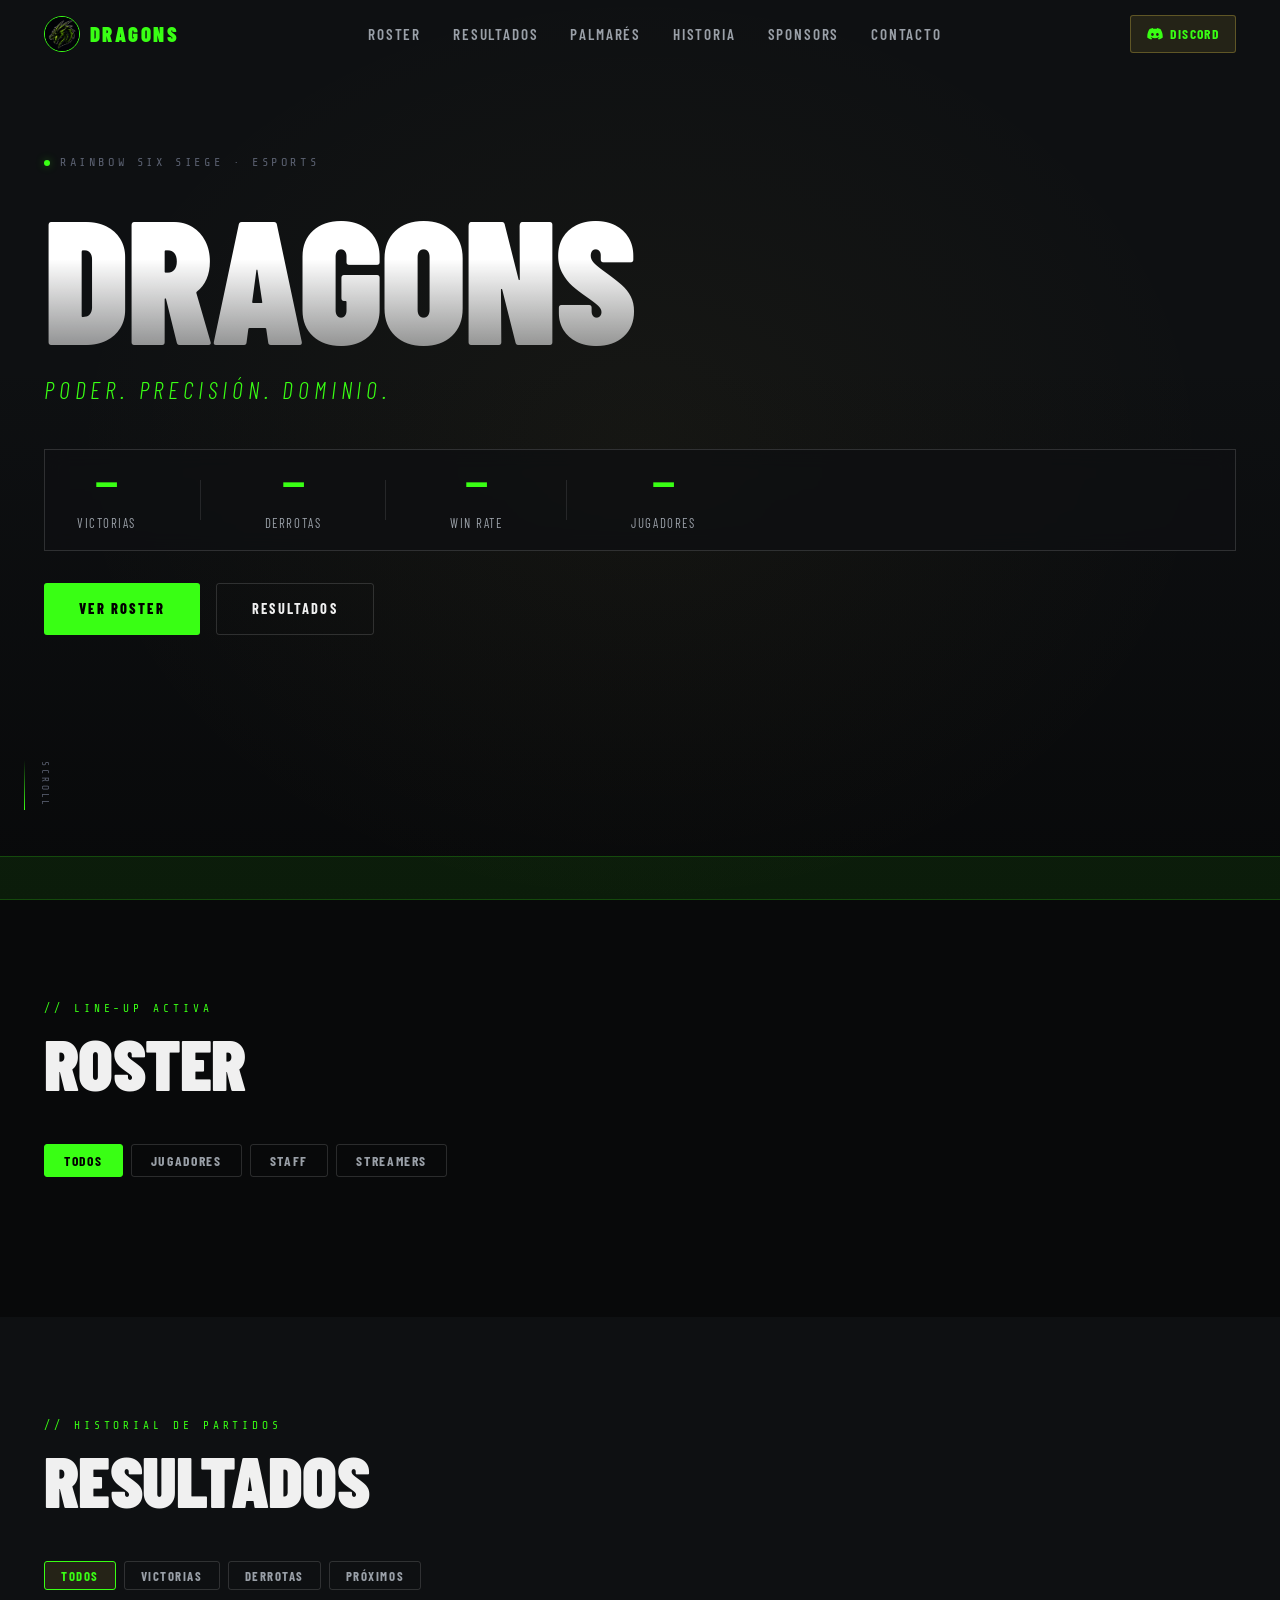
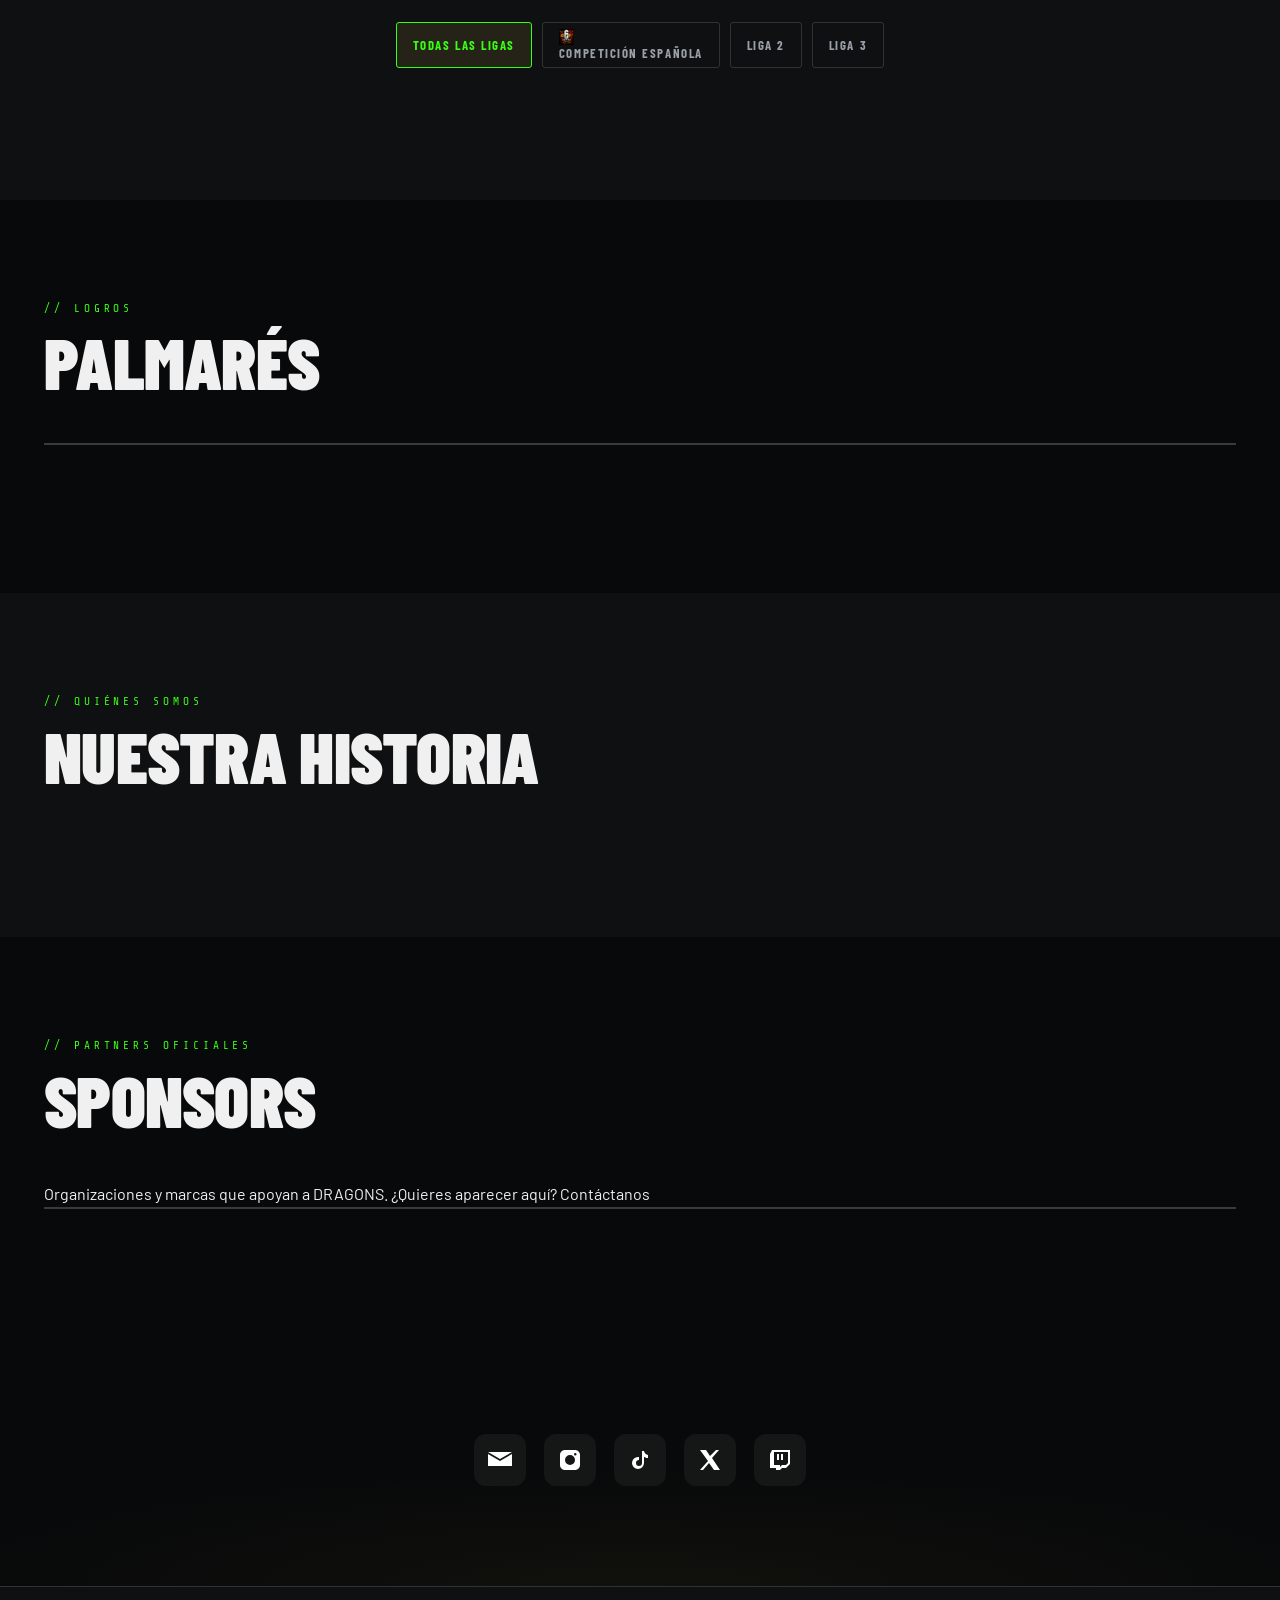
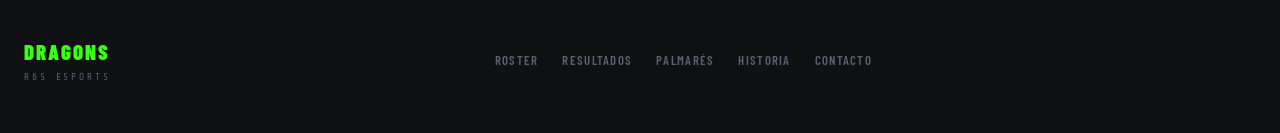
==== commit 3f591c68: "Add sponsors link to navigation menu" ====
--- a/index.html
+++ b/index.html
@@ -28,6 +28,7 @@
 <a href="#results">Resultados</a>
 <a href="#achievements">Palmarés</a>
 <a href="#about">Historia</a>
+<a href="#sponsors">Sponsors</a>
 <a href="#contact">Contacto</a>
 </div>
 <a href="https://discord.gg/VE8uYJACs" target="_blank" rel="noopener noreferrer" class="nav-cta">
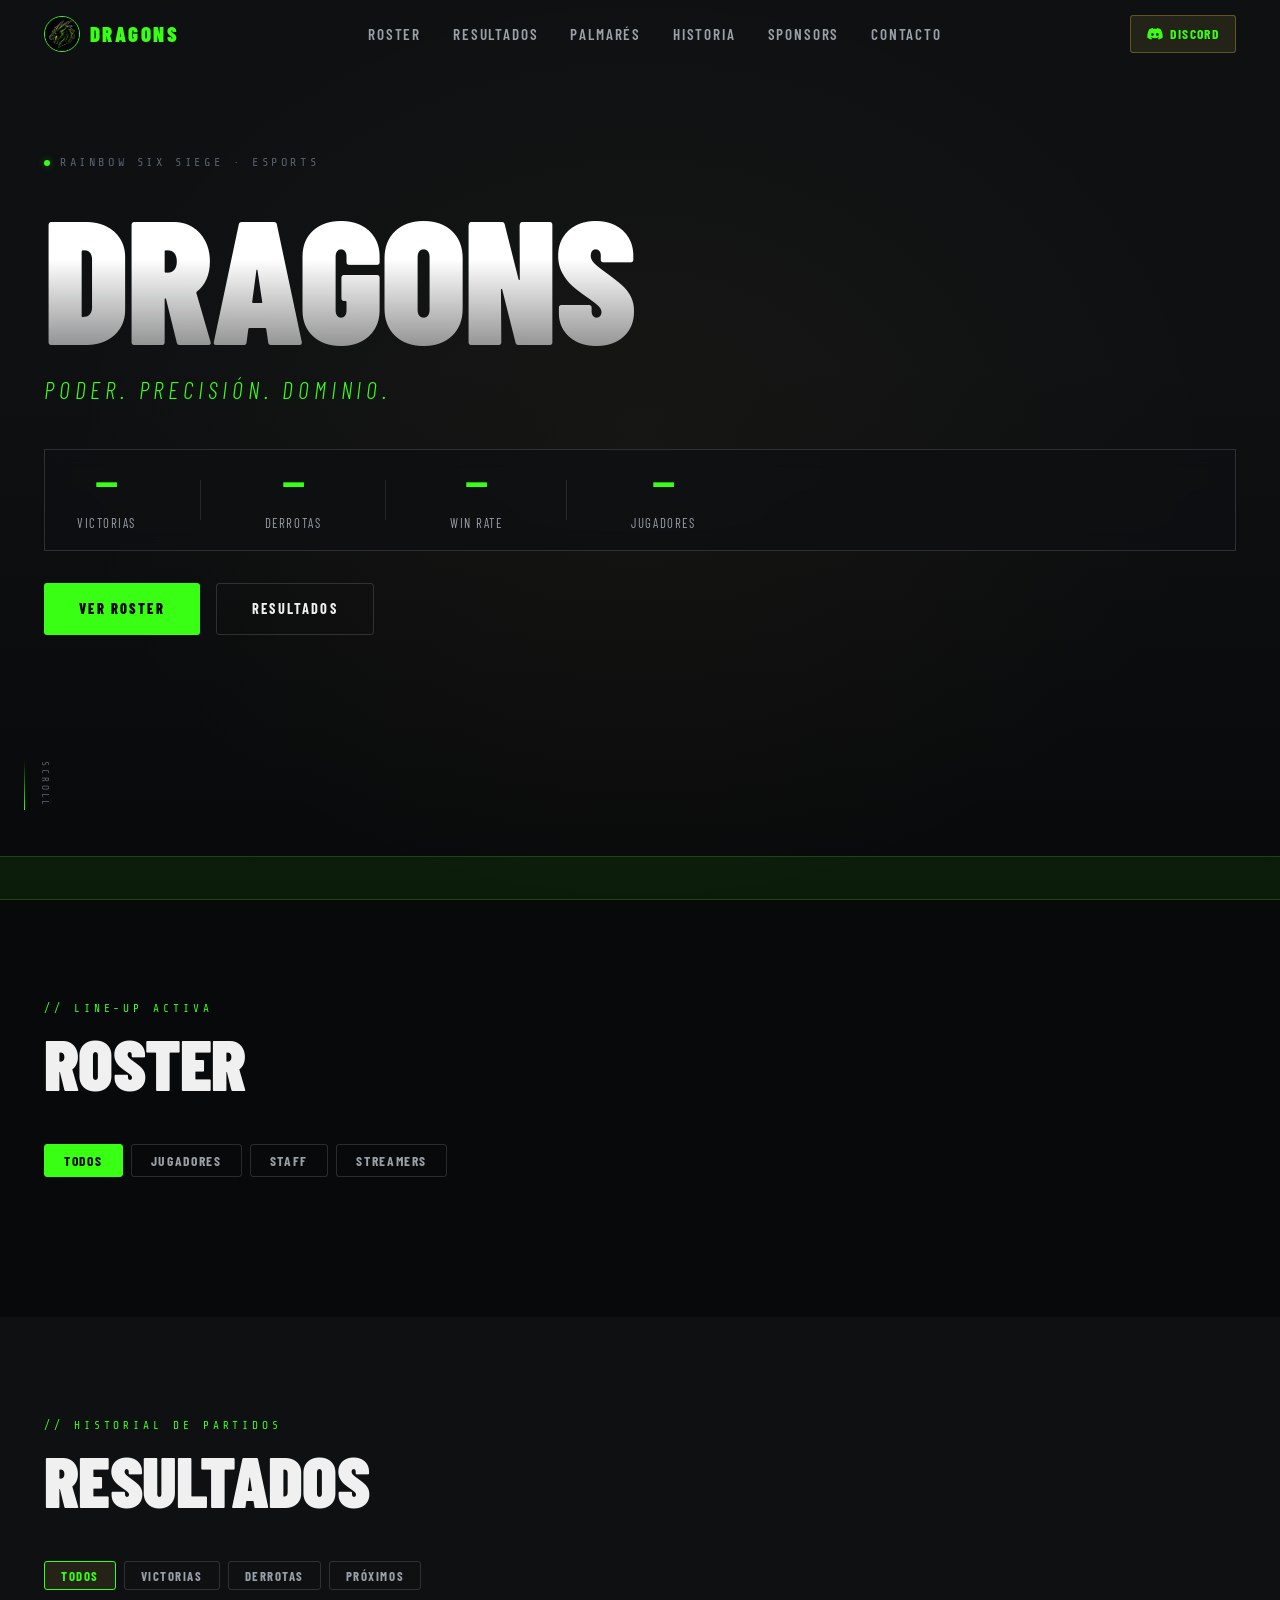
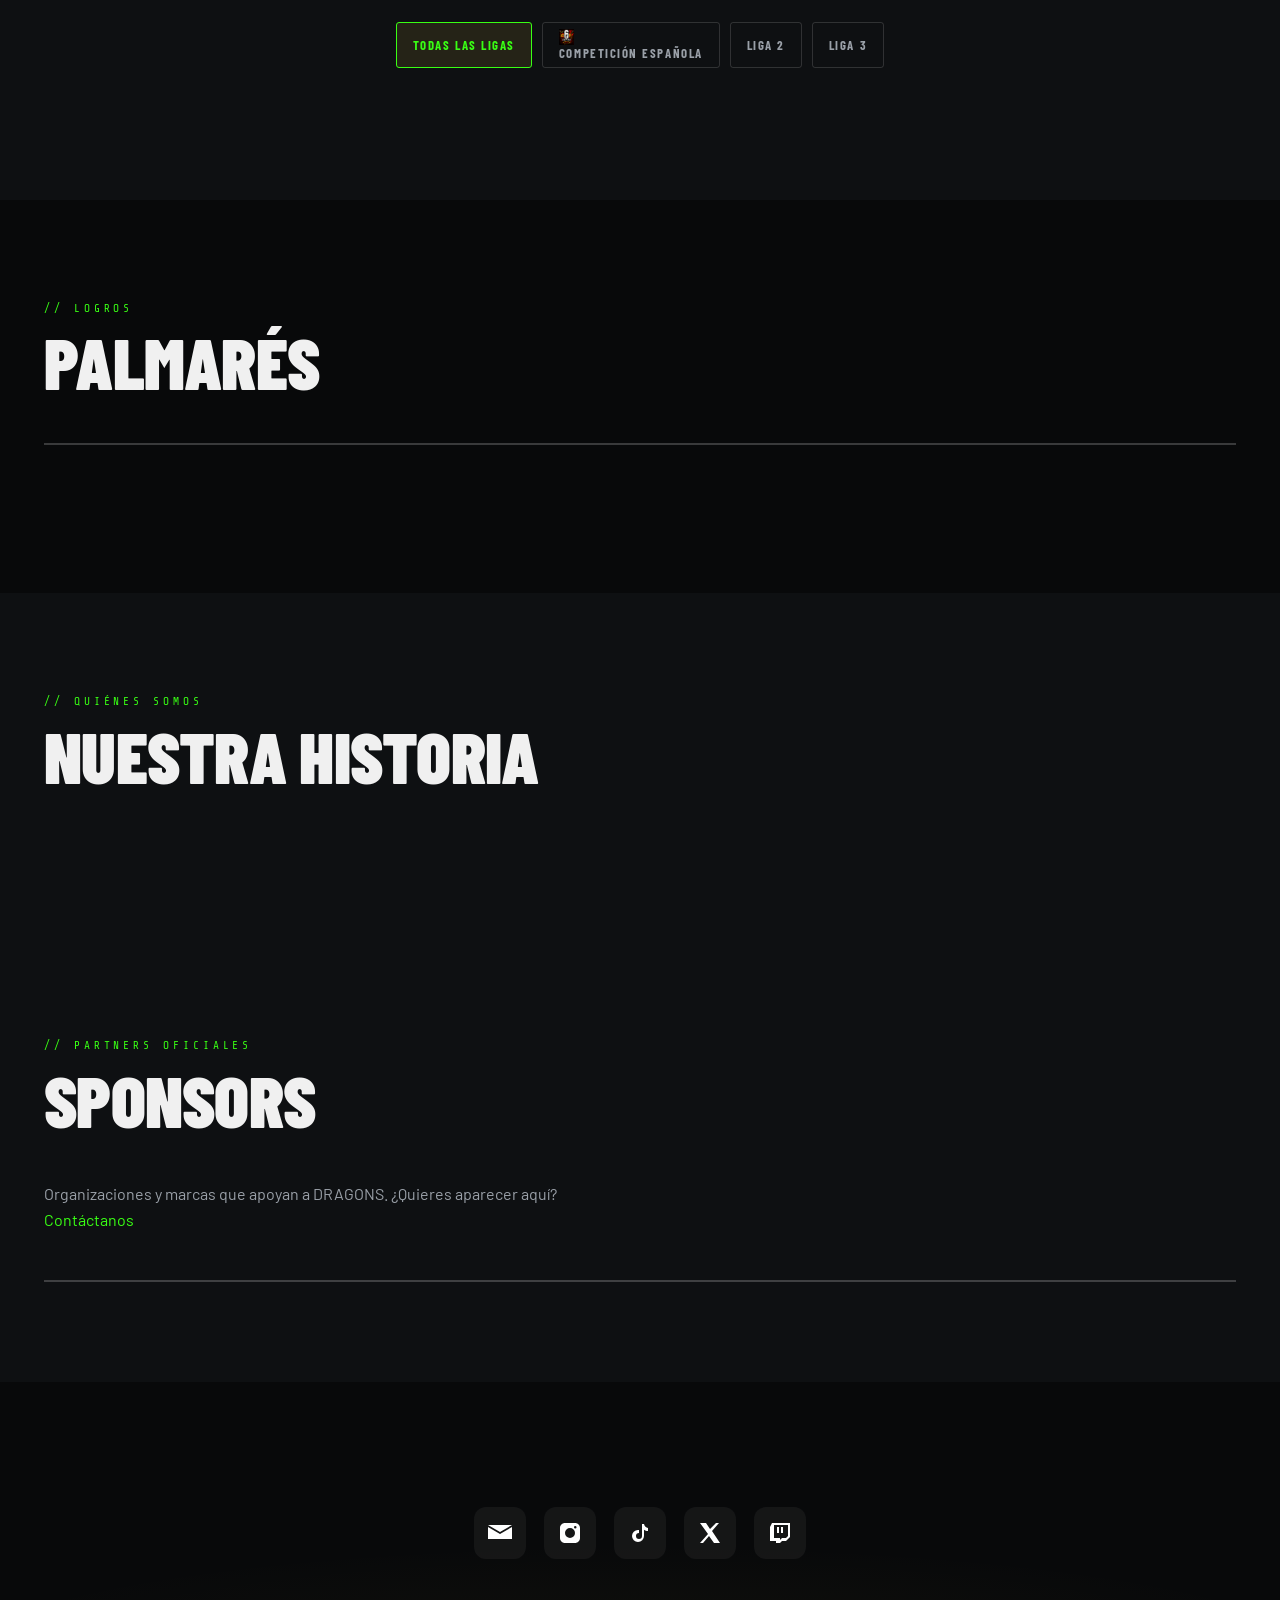
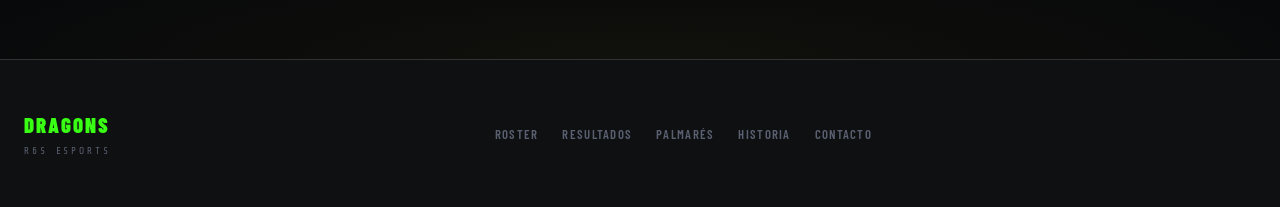
==== commit fc36452c: "Remove script.js reference from index.html Removed script tag for script.js from index.html" ====
--- a/index.html
+++ b/index.html
@@ -7,7 +7,6 @@
 <title>DRAGONS — R6S Esports</title>
 <link rel="icon" type="image/png" href="logo.png"/>
 <link rel="stylesheet" href="styles.css"/>
-<script src="script.js"></script>
 <link rel="preconnect" href="https://fonts.googleapis.com">
 <link href="https://fonts.googleapis.com/css2?family=Barlow+Condensed:ital,wght@0,300;0,600;0,700;0,900;1,700&family=Barlow:wght@300;400;500;600&family=Share+Tech+Mono&display=swap" rel="stylesheet">
 </head>
--- a/styles.css
+++ b/styles.css
@@ -1263,26 +1263,32 @@
   background: rgba(255,255,255,0.1);
 }
 
-/* ── ALIANZAS ─────────────────────────────── */
-#alianzas {
+/* ── SPONSORS ─────────────────────────────── */
+#sponsors {
   padding: 100px 0;
   background: var(--bg2);
 }
 
-.alianzas-intro {
+.sponsors-intro {
   color: var(--text2);
   font-size: 1rem;
   margin-bottom: 3rem;
   max-width: 600px;
 }
-
-.alianzas-grid {
+.sponsors-intro a {
+  color: var(--accent);
+}
+.sponsors-intro a:hover {
+  text-decoration: underline;
+}
+
+.sponsors-grid {
   display: grid;
   grid-template-columns: repeat(auto-fill, minmax(300px, 1fr));
   gap: 20px;
 }
 
-.alianza-card {
+.sponsor-card {
   display: flex;
   align-items: flex-start;
   gap: 16px;
@@ -1293,47 +1299,40 @@
   border-radius: var(--rad);
   transition: all var(--tr);
 }
-.alianza-card:hover {
+.sponsor-card:hover {
   background: var(--bg4);
-  border-left-color: var(--accent2);
   transform: translateY(-2px);
   box-shadow: 0 8px 30px rgba(57, 255, 20, 0.08);
 }
 
-.alianza-logo {
+.sponsor-logo {
   width: 56px;
   height: 56px;
   flex-shrink: 0;
   border-radius: 50%;
-  overflow: hidden;
   border: 1.5px solid var(--accent);
   background: var(--bg3);
   display: flex;
   align-items: center;
   justify-content: center;
-}
-.alianza-logo img {
+  overflow: hidden;
+}
+.sponsor-logo img {
   width: 100%;
   height: 100%;
-  object-fit: cover;
-}
-.alianza-initials {
+  object-fit: contain;
+  padding: 6px;
+}
+.sponsor-initials {
   font-family: var(--font-title);
   font-size: 1.4rem;
   font-weight: 900;
   color: var(--accent);
-  display: flex;
-  align-items: center;
-  justify-content: center;
-  width: 100%;
-  height: 100%;
-}
-
-.alianza-info {
-  flex: 1;
-  min-width: 0;
-}
-.alianza-tag {
+}
+
+.sponsor-info { flex: 1; min-width: 0; }
+
+.sponsor-tag {
   font-family: var(--font-mono);
   font-size: 0.72rem;
   color: var(--accent);
@@ -1341,7 +1340,7 @@
   letter-spacing: 0.1em;
   margin-bottom: 4px;
 }
-.alianza-name {
+.sponsor-name {
   font-family: var(--font-title);
   font-size: 1.3rem;
   font-weight: 900;
@@ -1350,14 +1349,14 @@
   letter-spacing: 0.06em;
   margin-bottom: 6px;
 }
-.alianza-desc {
+.sponsor-desc {
   font-family: var(--font-body);
   font-size: 0.88rem;
   color: var(--text2);
   line-height: 1.5;
   margin-bottom: 10px;
 }
-.alianza-link {
+.sponsor-link {
   font-family: var(--font-mono);
   font-size: 0.8rem;
   color: var(--accent);
@@ -1365,4 +1364,4 @@
   letter-spacing: 0.08em;
   transition: opacity var(--tr);
 }
-.alianza-link:hover { opacity: 0.7; }
+.sponsor-link:hover { opacity: 0.7; }
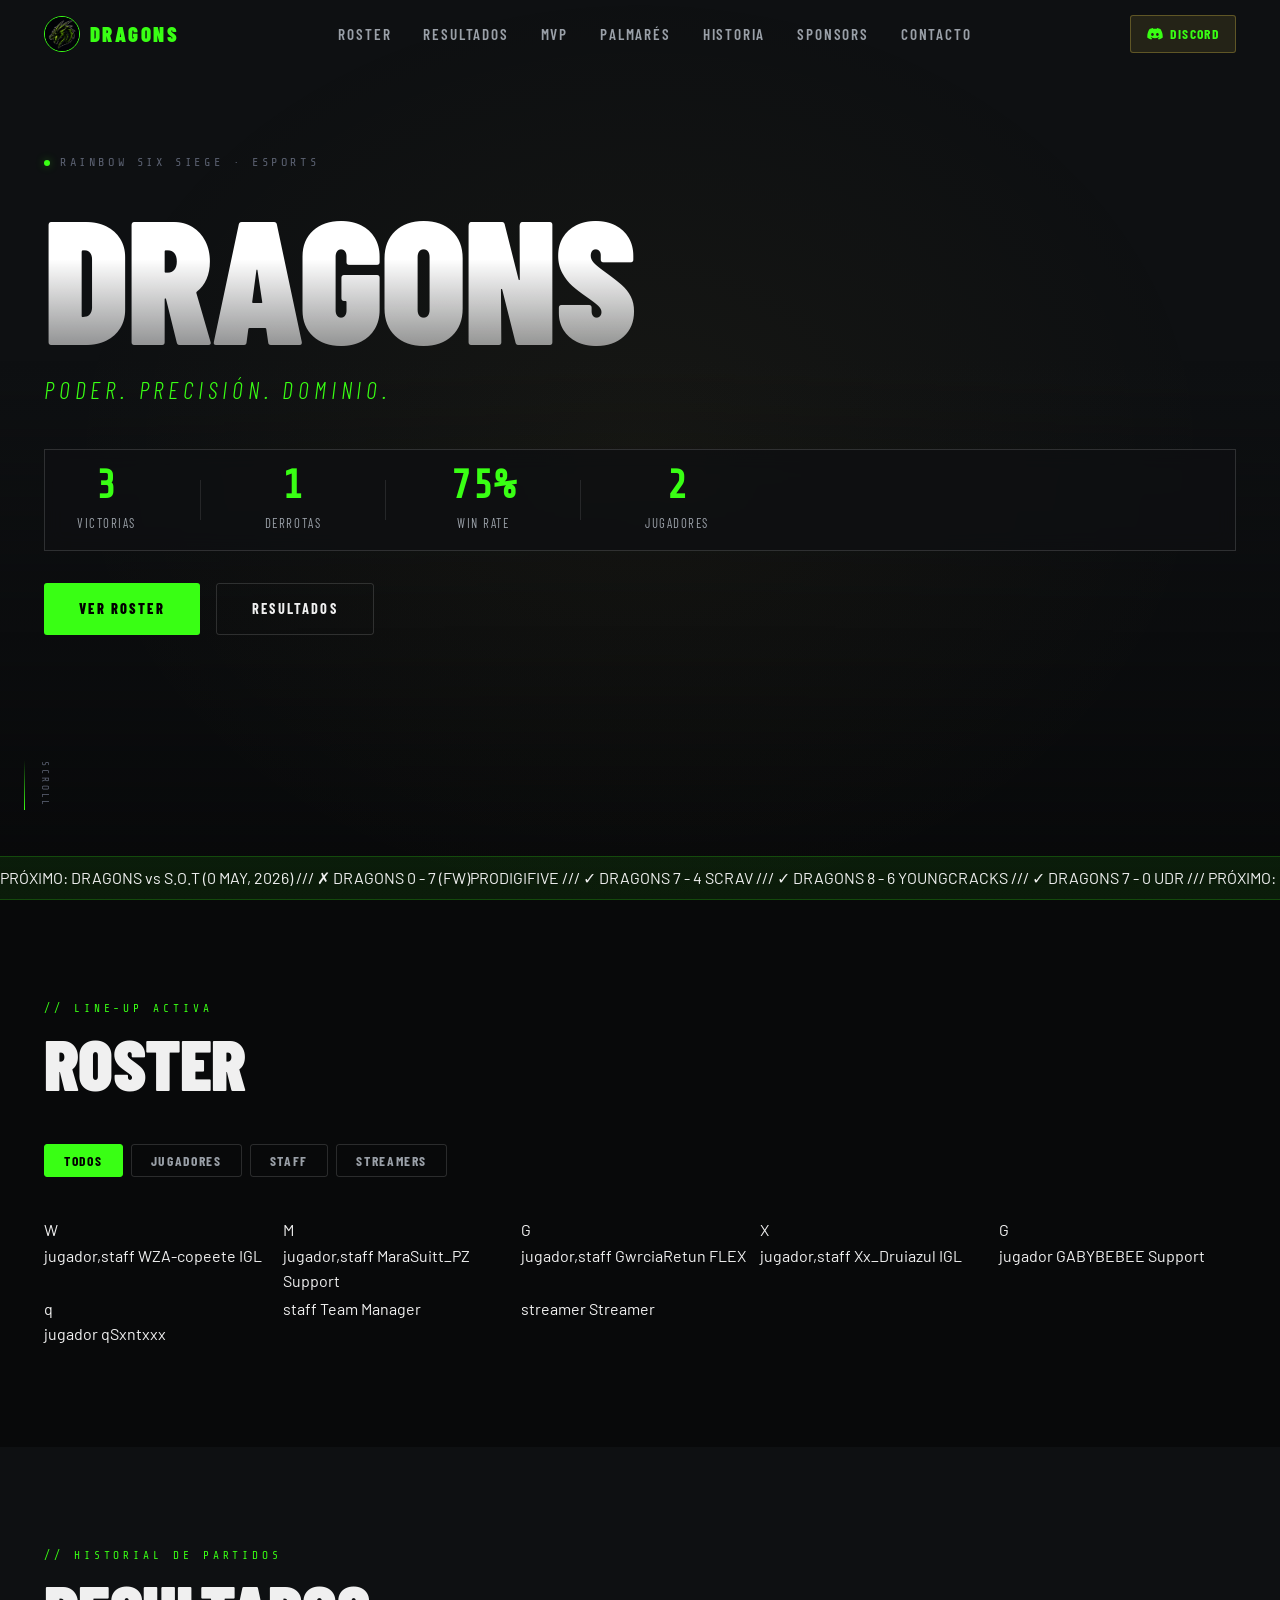
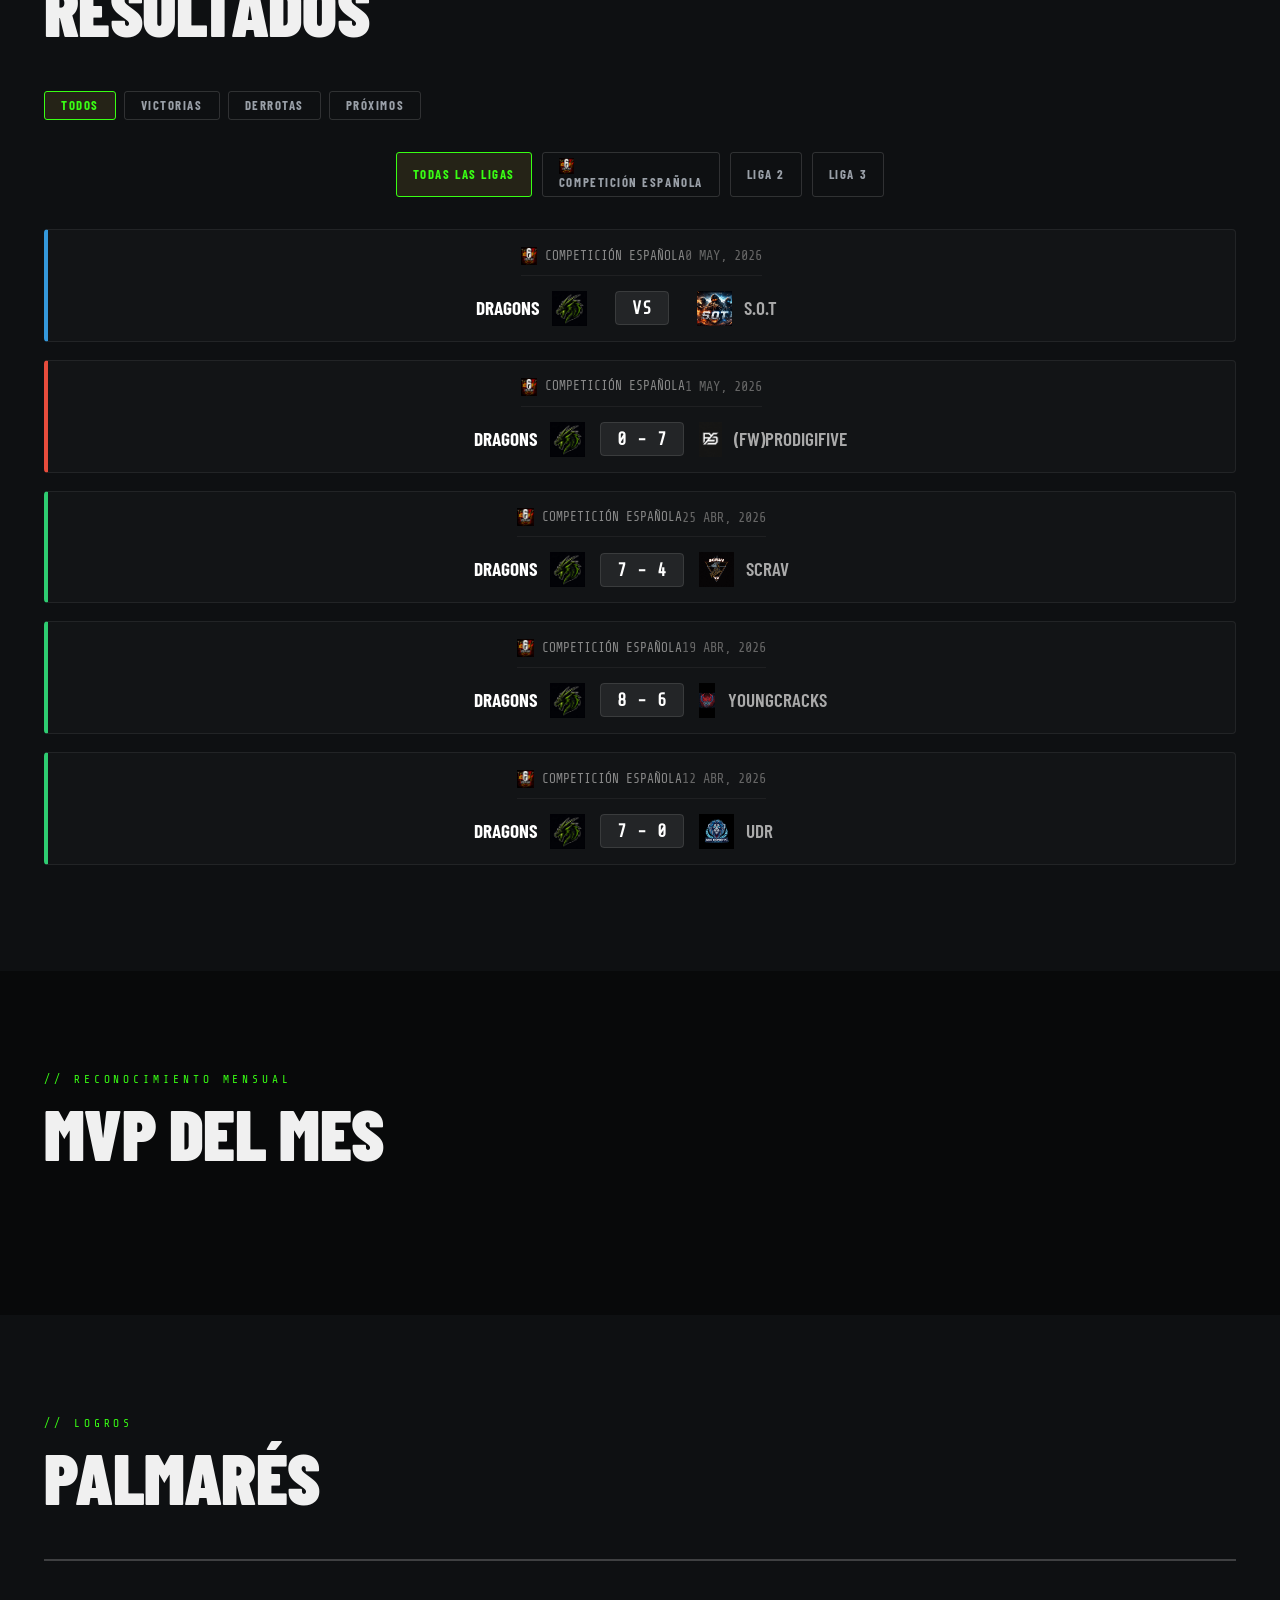
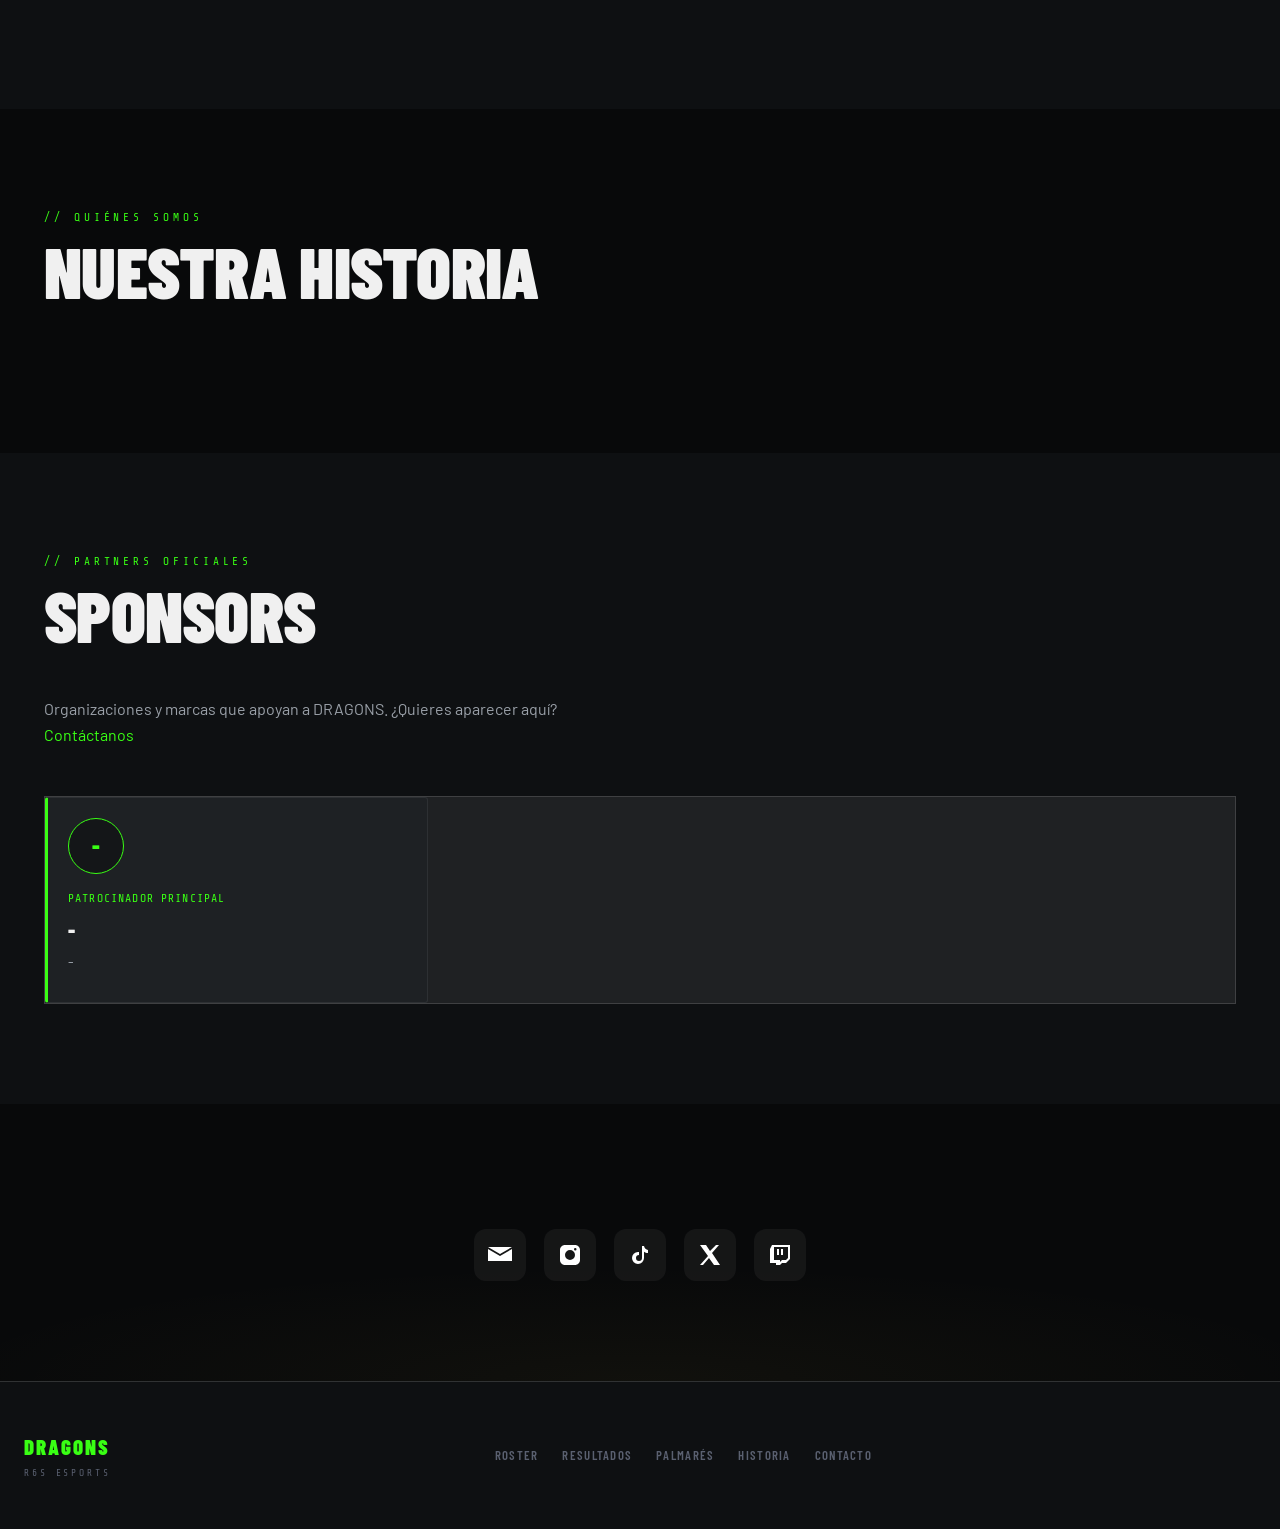
==== commit c5e9ac61: "Update index.html" ====
--- a/index.html
+++ b/index.html
@@ -11,6 +11,7 @@
 <link href="https://fonts.googleapis.com/css2?family=Barlow+Condensed:ital,wght@0,300;0,600;0,700;0,900;1,700&family=Barlow:wght@300;400;500;600&family=Share+Tech+Mono&display=swap" rel="stylesheet">
 </head>
 <body>
+  
 
 <!-- NAV -->
 <nav id="navbar">
@@ -25,6 +26,7 @@
 <div class="nav-links">
 <a href="#roster">Roster</a>
 <a href="#results">Resultados</a>
+<a href="#mvp">MVP</a>
 <a href="#achievements">Palmarés</a>
 <a href="#about">Historia</a>
 <a href="#sponsors">Sponsors</a>
@@ -143,6 +145,15 @@
 
     <div id="matches-list" style="margin-top: 30px; display: flex; flex-direction: column; gap: 12px;"></div>
   </div>
+</section>
+
+  <!-- MVP DEL MES -->
+<section id="mvp">
+<div class="container">
+  <div class="section-eyebrow">// RECONOCIMIENTO MENSUAL</div>
+  <h2 class="section-heading">MVP DEL MES</h2>
+  <div class="mvp-grid" id="mvp-grid"></div>
+</div>
 </section>
 <!-- ACHIEVEMENTS -->
 <section id="achievements">
@@ -238,7 +249,7 @@
 </div>
 </div>
 </footer>
-
+<script src="mvp-data.js"></script>
 <script src="script.js"></script>
 </body>
 </html>
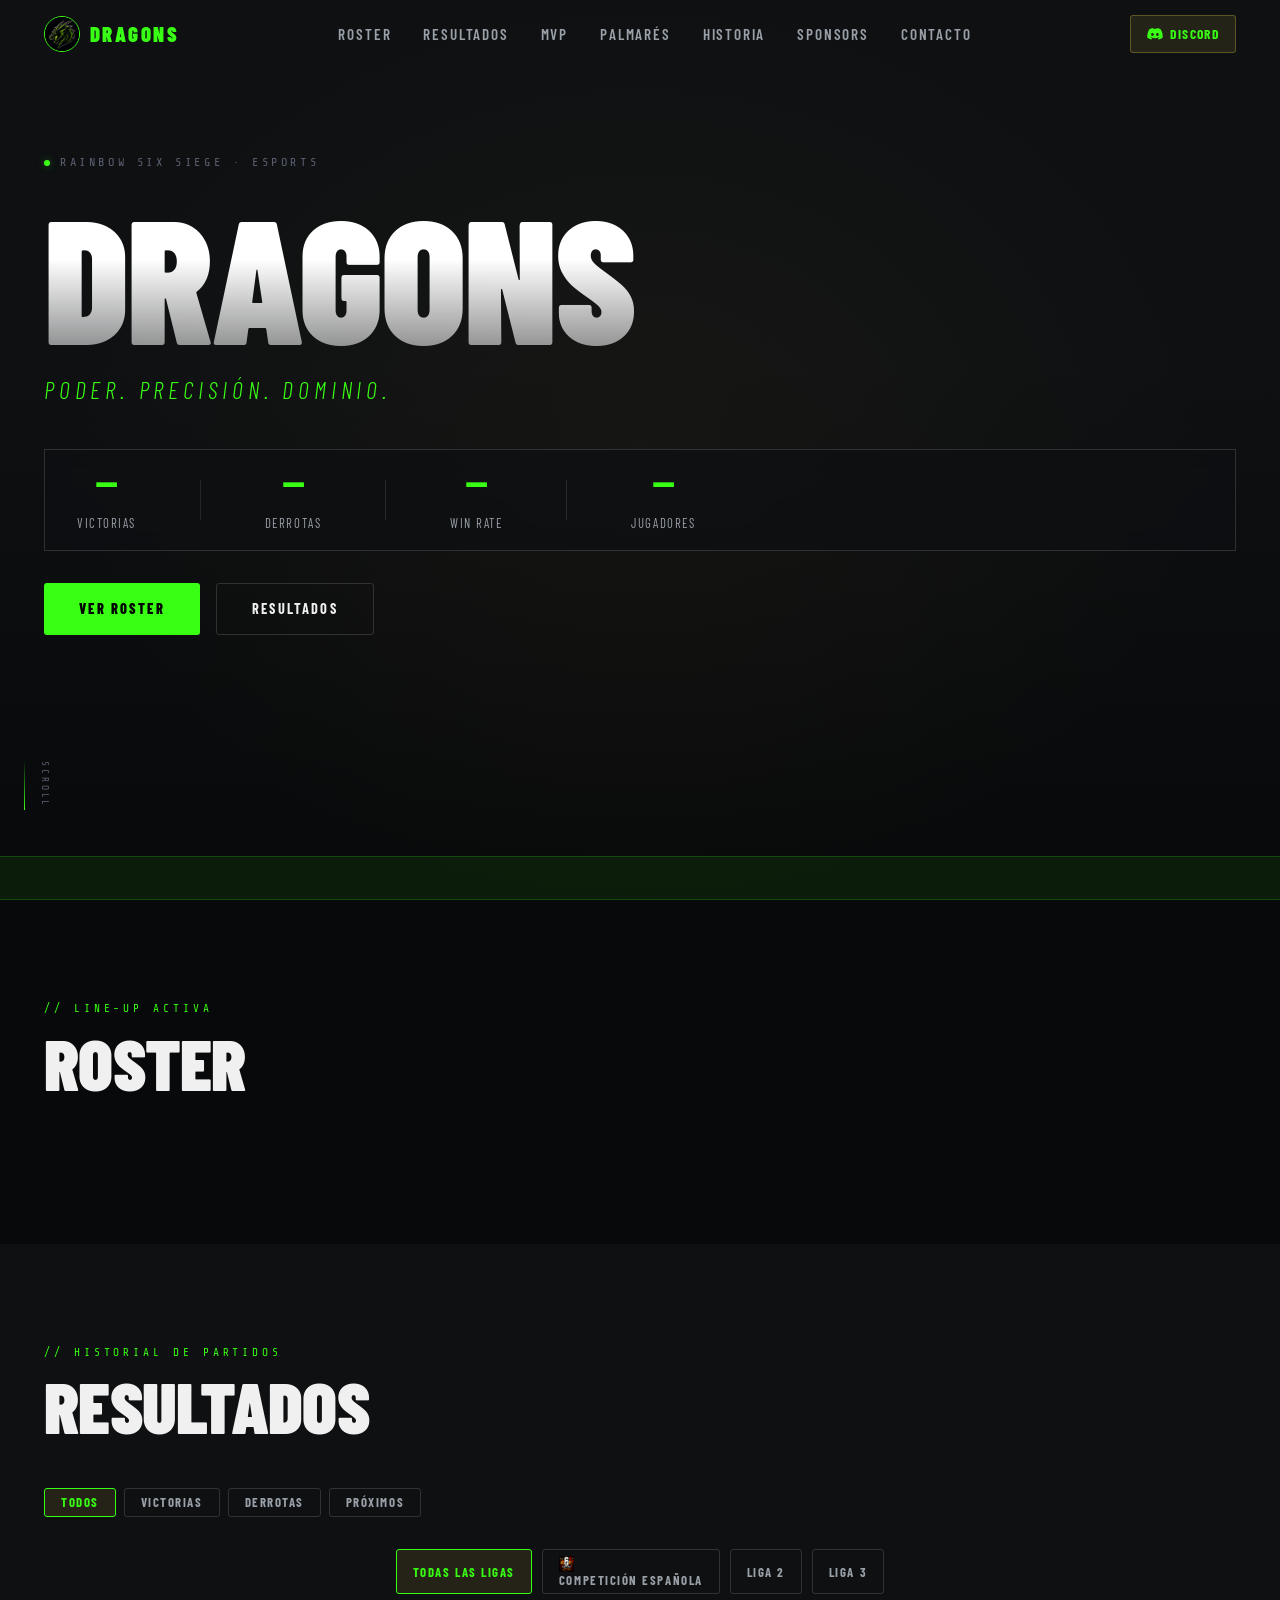
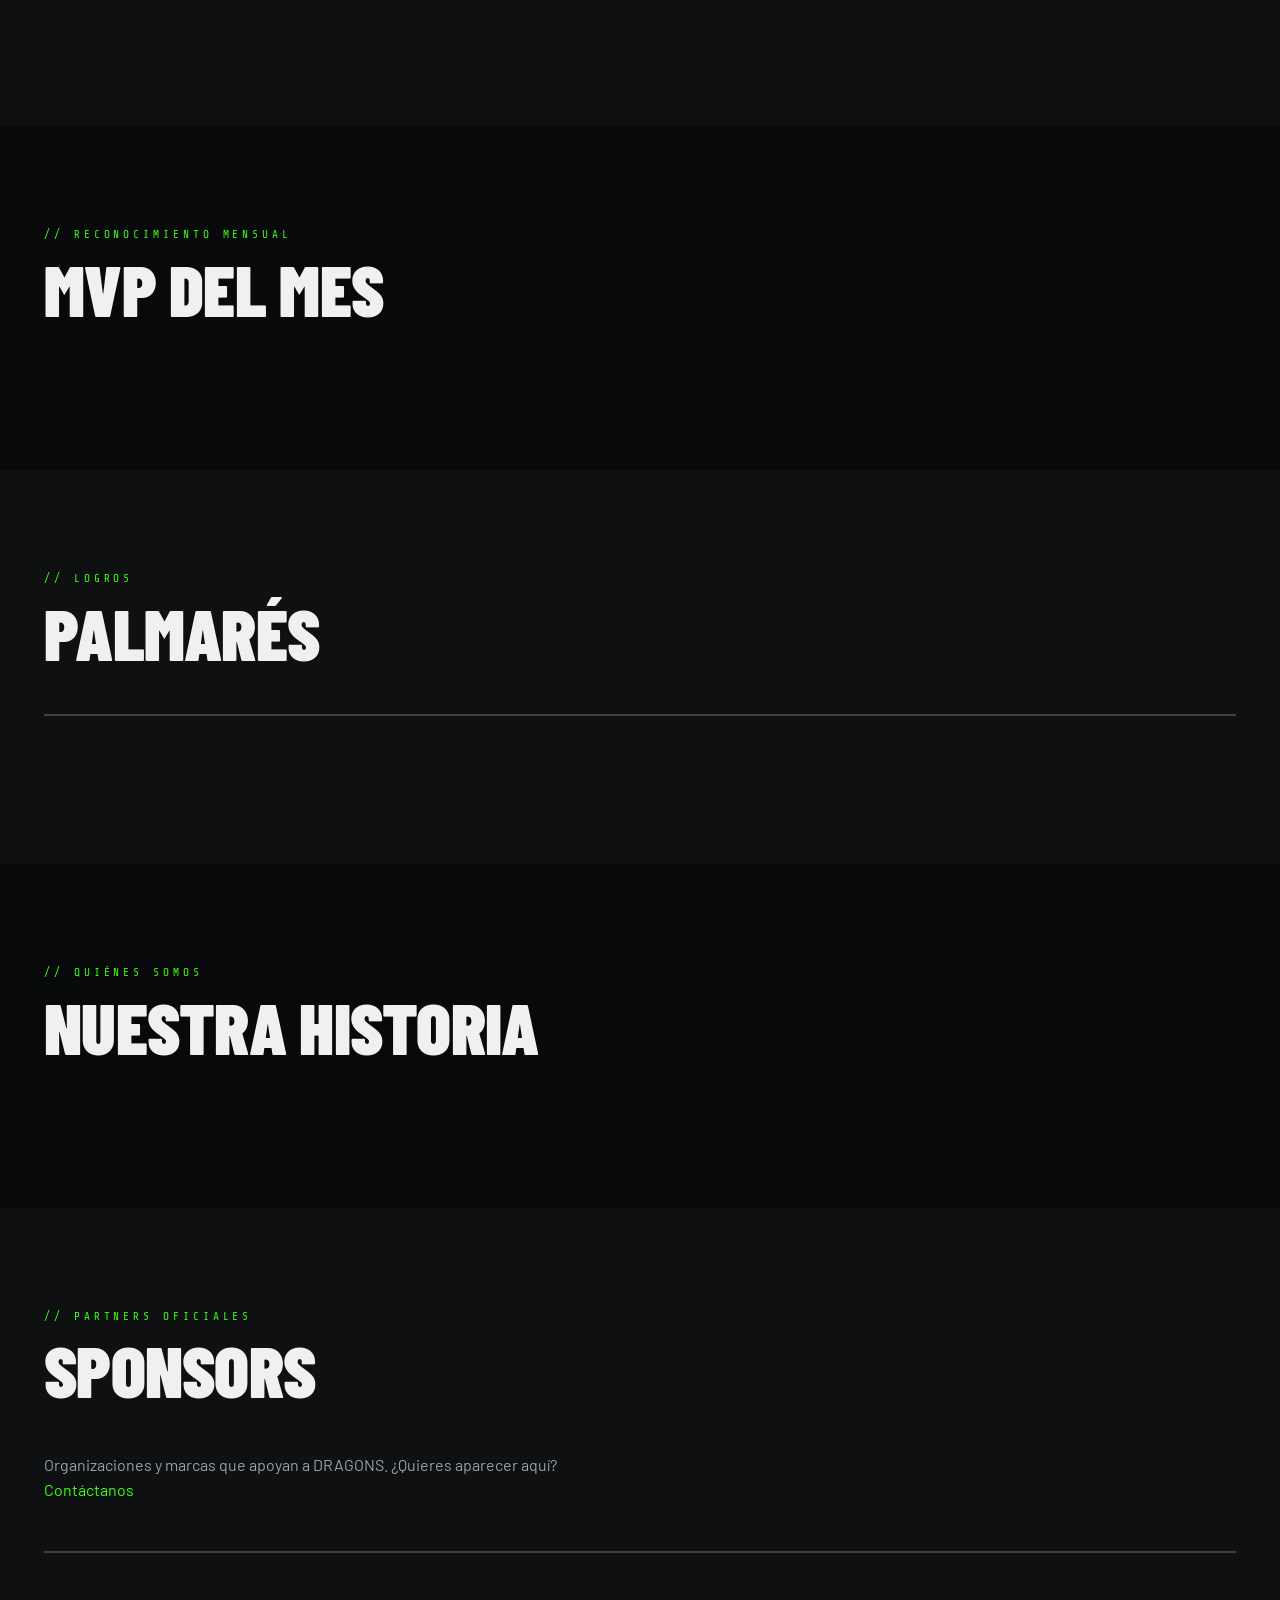
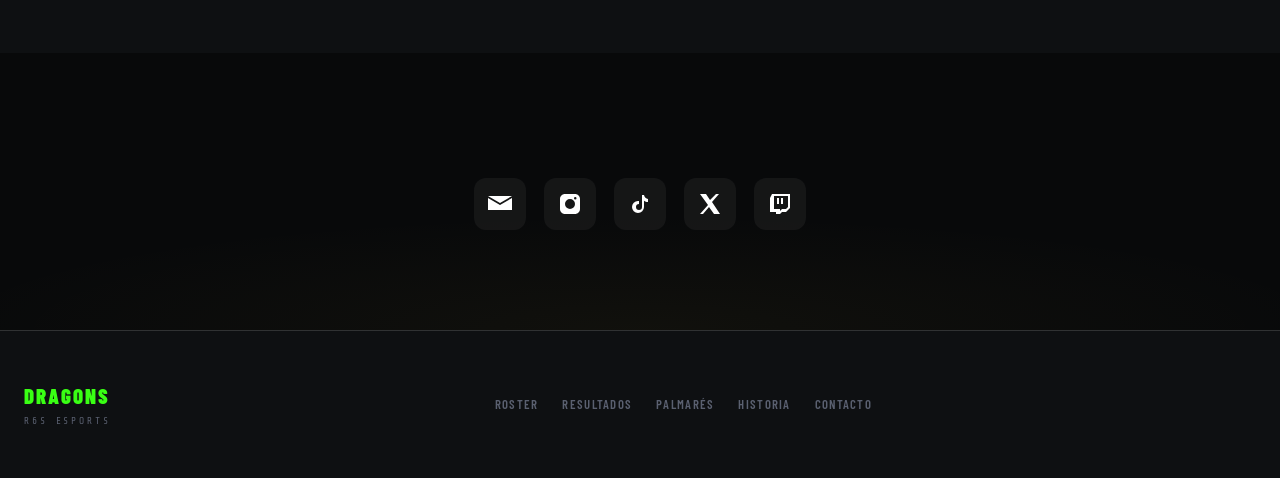
==== commit 658b3dc0: "Update index.html" ====
--- a/index.html
+++ b/index.html
@@ -105,19 +105,12 @@
 
 <!-- ROSTER -->
 <section id="roster">
-<div class="container">
-<div class="section-eyebrow">// LINE-UP ACTIVA</div>
-<h2 class="section-heading">ROSTER</h2>
-
-<div class="roster-role-tabs" id="roster-tabs">
-<button class="role-tab active" data-role="all" onclick="filterRoster(this,'all')">Todos</button>
-<button class="role-tab" data-role="jugador" onclick="filterRoster(this,'jugador')">Jugadores</button>
-<button class="role-tab" data-role="staff" onclick="filterRoster(this,'staff')">Staff</button>
-<button class="role-tab" data-role="streamer" onclick="filterRoster(this,'streamer')">Streamers</button>
-</div>
-
-<div class="roster-grid" id="roster-grid"></div>
-</div>
+  <div class="container">
+    <div class="section-eyebrow">// LINE-UP ACTIVA</div>
+    <h2 class="section-heading">ROSTER</h2>
+    <div class="roster-grid" id="roster-grid"></div>
+    <div id="roster-subsections"></div>
+  </div>
 </section>
 
 <!-- RESULTS -->
--- a/styles.css
+++ b/styles.css
@@ -1365,3 +1365,177 @@
   transition: opacity var(--tr);
 }
 .sponsor-link:hover { opacity: 0.7; }
+
+.mvp-grid { display: flex; flex-wrap: wrap; gap: 2rem; justify-content: center; }
+.mvp-card { position: relative; border-radius: 6px; overflow: hidden; transition: transform 0.22s; max-width: 480px; flex: 1 1 300px; }
+.mvp-card:hover { transform: translateY(-4px); box-shadow: 0 12px 40px rgba(0,0,0,0.5); }
+.mvp-card.current { box-shadow: 0 0 0 2px #39ff14, 0 0 30px rgba(57,255,20,0.2); }
+.mvp-img { width: 100%; height: auto; display: block; border-radius: 6px; }
+.mvp-badge-current { position: absolute; top: 0.75rem; right: 0.75rem; font-family: monospace; font-size: 0.55rem; letter-spacing: 0.18em; color: #000; background: #39ff14; padding: 4px 10px; border-radius: 2px; font-weight: 700; }
+
+/* ===================== ROSTER ===================== */
+.roster-grid {
+  display: grid;
+  grid-template-columns: repeat(5, 1fr);
+  gap: 16px;
+  max-width: 1100px;
+  margin: 0 auto;
+}
+@media (max-width: 1000px) { .roster-grid { grid-template-columns: repeat(3, 1fr); } }
+@media (max-width: 600px)  { .roster-grid { grid-template-columns: repeat(2, 1fr); } }
+
+/* Subsecciones */
+.mw-subsection        { margin-top: 60px; text-align: center; }
+.mw-subsection-title  {
+  font-family: 'Share Tech Mono', monospace;
+  font-size: 0.68rem; letter-spacing: 5px;
+  text-transform: uppercase; color: #666; margin-bottom: 24px;
+}
+.mw-sub-grid {
+  display: flex; justify-content: center;
+  gap: 16px; flex-wrap: wrap; max-width: 700px; margin: 0 auto;
+}
+.mw-sub-grid .mw-player-card { width: 180px; flex-shrink: 0; }
+
+/* ── Tarjeta jugador ── */
+.mw-player-card {
+  background: rgba(255,255,255,0.03);
+  border: 1px solid rgba(57,255,20,0.07);
+  position: relative; overflow: hidden; cursor: pointer;
+  transition: transform 0.5s cubic-bezier(0.16,1,0.3,1),
+              border-color 0.5s, box-shadow 0.5s;
+  clip-path: polygon(0 0, calc(100% - 16px) 0, 100% 16px,
+                     100% 100%, 16px 100%, 0 calc(100% - 16px));
+}
+.mw-player-card:hover {
+  border-color: rgba(57,255,20,0.35);
+  transform: translateY(-8px) scale(1.02);
+  box-shadow: 0 25px 50px rgba(57,255,20,0.08),
+              0 0 0 1px rgba(57,255,20,0.08);
+}
+
+/* Avatar */
+.mw-avatar {
+  width: 100%; aspect-ratio: 3/4;
+  position: relative; overflow: hidden;
+  background: #111;
+}
+.mw-avatar img {
+  position: absolute; inset: 0;
+  width: 100%; height: 100%;
+  object-fit: cover; object-position: top;
+}
+.mw-avatar-bg {
+  width: 100%; height: 100%;
+  display: flex; align-items: center; justify-content: center;
+  background: linear-gradient(180deg, rgba(57,255,20,0.02) 0%, rgba(57,255,20,0.08) 100%);
+  position: relative;
+  transition: transform 0.6s cubic-bezier(0.16,1,0.3,1);
+}
+.mw-player-card:hover .mw-avatar-bg { transform: scale(1.06); }
+
+.mw-initial {
+  font-family: 'Barlow Condensed', sans-serif;
+  font-size: 4.5rem; font-weight: 900;
+  color: rgba(57,255,20,0.15); letter-spacing: 4px;
+  position: relative; z-index: 2;
+  transition: color 0.5s, text-shadow 0.5s;
+}
+.mw-player-card:hover .mw-initial {
+  color: rgba(57,255,20,0.4);
+  text-shadow: 0 0 40px rgba(57,255,20,0.3);
+}
+.mw-glow {
+  position: absolute; bottom: 0; left: 50%; transform: translateX(-50%);
+  width: 80%; height: 60%;
+  background: radial-gradient(ellipse at bottom, rgba(57,255,20,0.12) 0%, transparent 70%);
+  opacity: 0; transition: opacity 0.5s; z-index: 1;
+}
+.mw-player-card:hover .mw-glow { opacity: 1; }
+
+/* Número y badge */
+.mw-num {
+  position: absolute; top: 10px; right: 12px;
+  font-family: 'Barlow Condensed', sans-serif;
+  font-size: 1rem; font-weight: 900;
+  color: rgba(57,255,20,0.15); z-index: 2;
+}
+.mw-badge {
+  position: absolute; top: 10px; left: 10px;
+  font-family: 'Share Tech Mono', monospace;
+  font-size: 0.5rem; letter-spacing: 2px;
+  text-transform: uppercase; padding: 3px 10px;
+  background: #39ff14; color: #000; font-weight: 700;
+  z-index: 3;
+  clip-path: polygon(0 0, calc(100% - 4px) 0, 100% 4px,
+                     100% 100%, 4px 100%, 0 calc(100% - 4px));
+}
+
+/* Nombre */
+.mw-info {
+  padding: 14px 14px 16px; text-align: center;
+  position: relative; z-index: 2;
+}
+.mw-info::before {
+  content: ''; position: absolute; top: 0; left: 15%; width: 70%; height: 2px;
+  background: linear-gradient(90deg, transparent, #39ff14, transparent);
+}
+.mw-name {
+  font-family: 'Barlow Condensed', sans-serif;
+  font-size: 0.95rem; font-weight: 700;
+  letter-spacing: 2.5px; text-transform: uppercase; color: #fff;
+}
+.mw-pos {
+  font-family: 'Share Tech Mono', monospace;
+  font-size: 0.6rem; color: #666;
+  letter-spacing: 2px; margin-top: 4px;
+}
+
+/* Social popup al hover */
+.mw-social-popup {
+  position: absolute; bottom: 0; left: 0; right: 0;
+  background: rgba(0,0,0,0.92); backdrop-filter: blur(12px);
+  padding: 12px; display: flex; justify-content: center; gap: 10px;
+  z-index: 10; opacity: 0; transform: translateY(10px);
+  transition: all 0.35s cubic-bezier(0.16,1,0.3,1);
+  pointer-events: none;
+  border-top: 2px solid #39ff14;
+}
+.mw-player-card:hover .mw-social-popup {
+  opacity: 1; transform: translateY(0); pointer-events: all;
+}
+.mw-social-popup a {
+  width: 34px; height: 34px;
+  border: 1px solid rgba(57,255,20,0.25);
+  display: flex; align-items: center; justify-content: center;
+  transition: all 0.3s; text-decoration: none;
+  clip-path: polygon(0 0, calc(100% - 5px) 0, 100% 5px,
+                     100% 100%, 5px 100%, 0 calc(100% - 5px));
+}
+.mw-social-popup a:hover {
+  background: #39ff14; border-color: #39ff14; transform: scale(1.15);
+}
+.mw-social-popup a svg { width: 15px; height: 15px; fill: #fff; }
+.mw-social-popup a:hover svg { fill: #000; }
+
+/* Staff (dorado) */
+.staff-card { border-color: rgba(212,160,23,0.1); }
+.staff-card:hover { border-color: rgba(212,160,23,0.45); box-shadow: 0 25px 50px rgba(212,160,23,0.08); }
+.staff-card .mw-avatar-bg { background: linear-gradient(180deg, rgba(212,160,23,0.03) 0%, rgba(212,160,23,0.1) 100%); }
+.staff-card .mw-initial { color: rgba(212,160,23,0.2); }
+.staff-card:hover .mw-initial { color: rgba(212,160,23,0.45); }
+.staff-card .mw-badge { background: linear-gradient(135deg,#d4a017,#f0c040); color: #1a1a1a; }
+.staff-card .mw-info::before { background: linear-gradient(90deg, transparent, rgba(212,160,23,0.6), transparent); }
+.staff-card .mw-social-popup { border-top-color: rgba(212,160,23,0.8); }
+.staff-card .mw-social-popup a:hover { background: rgba(212,160,23,0.9); border-color: rgba(212,160,23,0.9); }
+
+/* Streamers (morado) */
+.streamer-card { border-color: rgba(145,70,255,0.1); }
+.streamer-card:hover { border-color: rgba(145,70,255,0.45); box-shadow: 0 25px 50px rgba(145,70,255,0.08); }
+.streamer-card .mw-avatar-bg { background: linear-gradient(180deg, rgba(145,70,255,0.03) 0%, rgba(145,70,255,0.1) 100%); }
+.streamer-card .mw-initial { color: rgba(145,70,255,0.2); }
+.streamer-card:hover .mw-initial { color: rgba(145,70,255,0.45); }
+.streamer-card .mw-badge { background: rgba(145,70,255,0.85); color: #fff; }
+.streamer-card .mw-info::before { background: linear-gradient(90deg, transparent, rgba(145,70,255,0.6), transparent); }
+.streamer-card .mw-social-popup { border-top-color: rgba(145,70,255,0.8); }
+.streamer-card .mw-social-popup a:hover { background: rgba(145,70,255,0.9); border-color: rgba(145,70,255,0.9); }
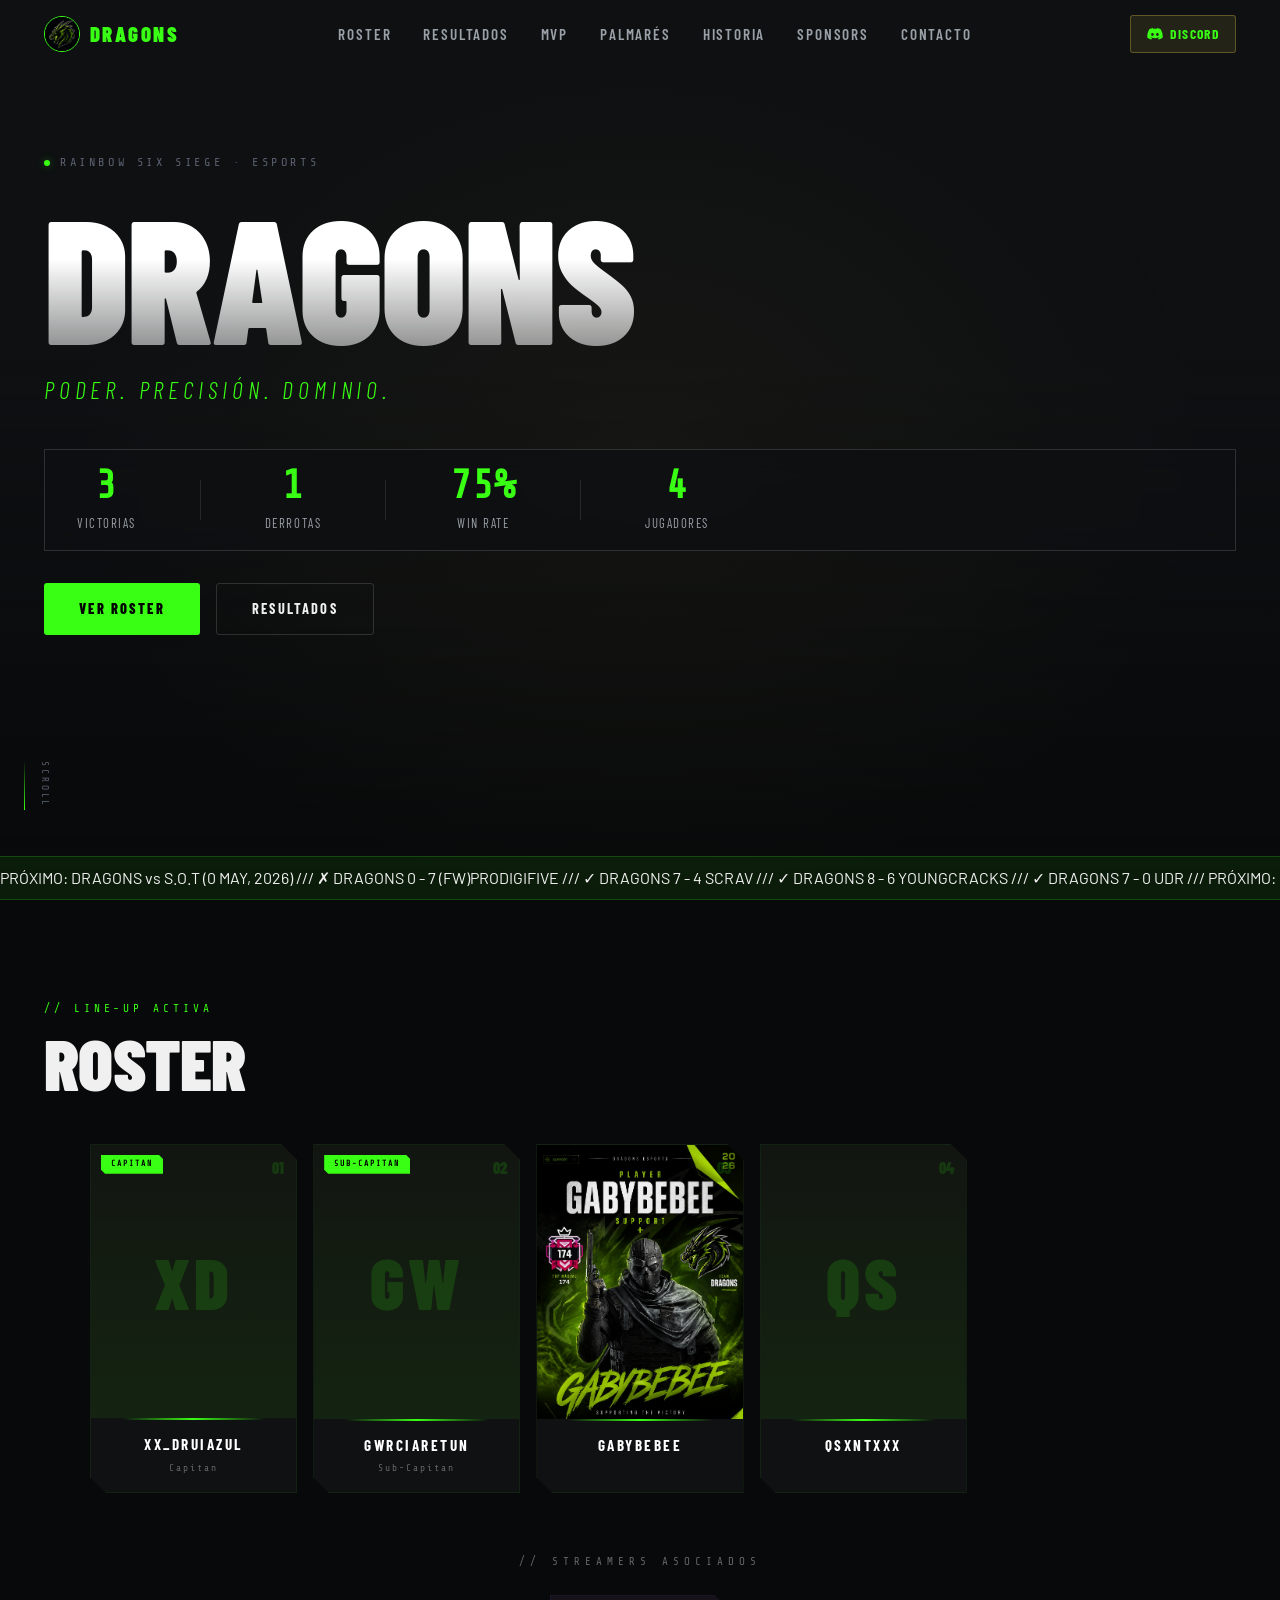
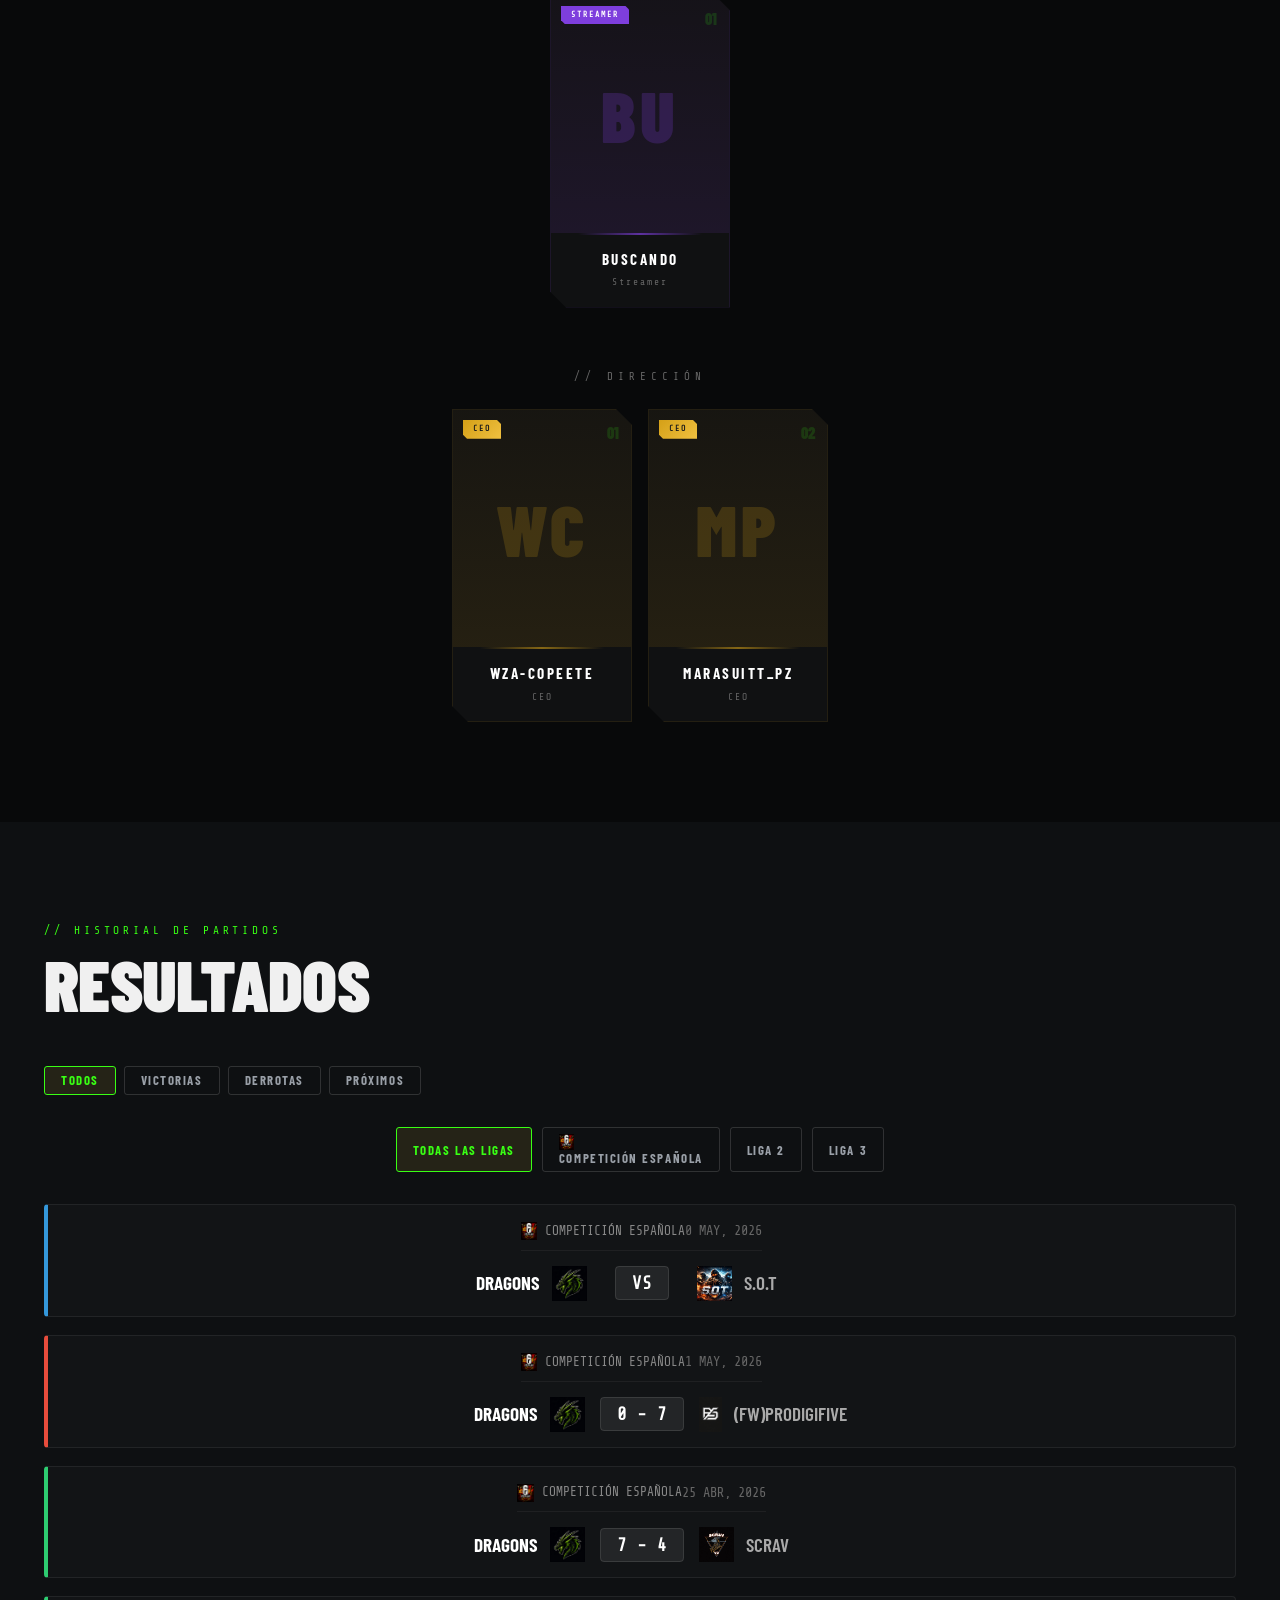
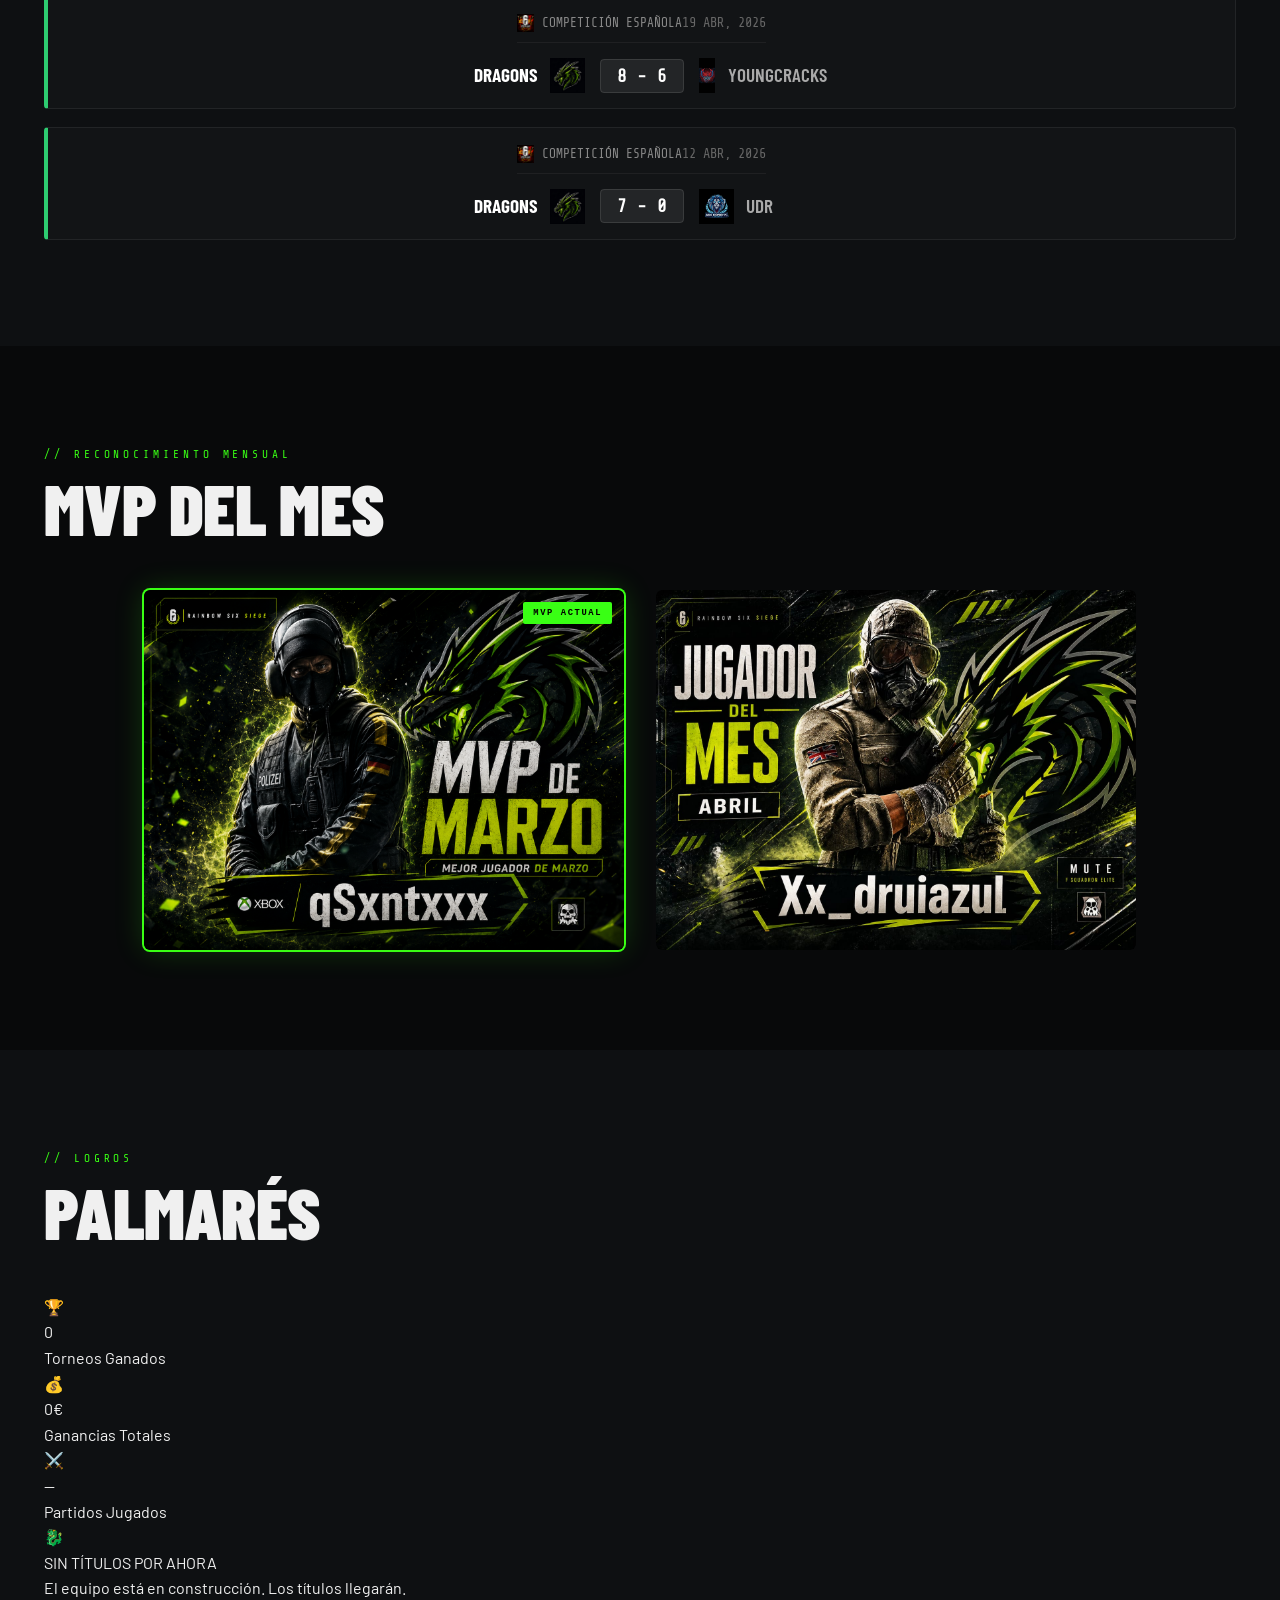
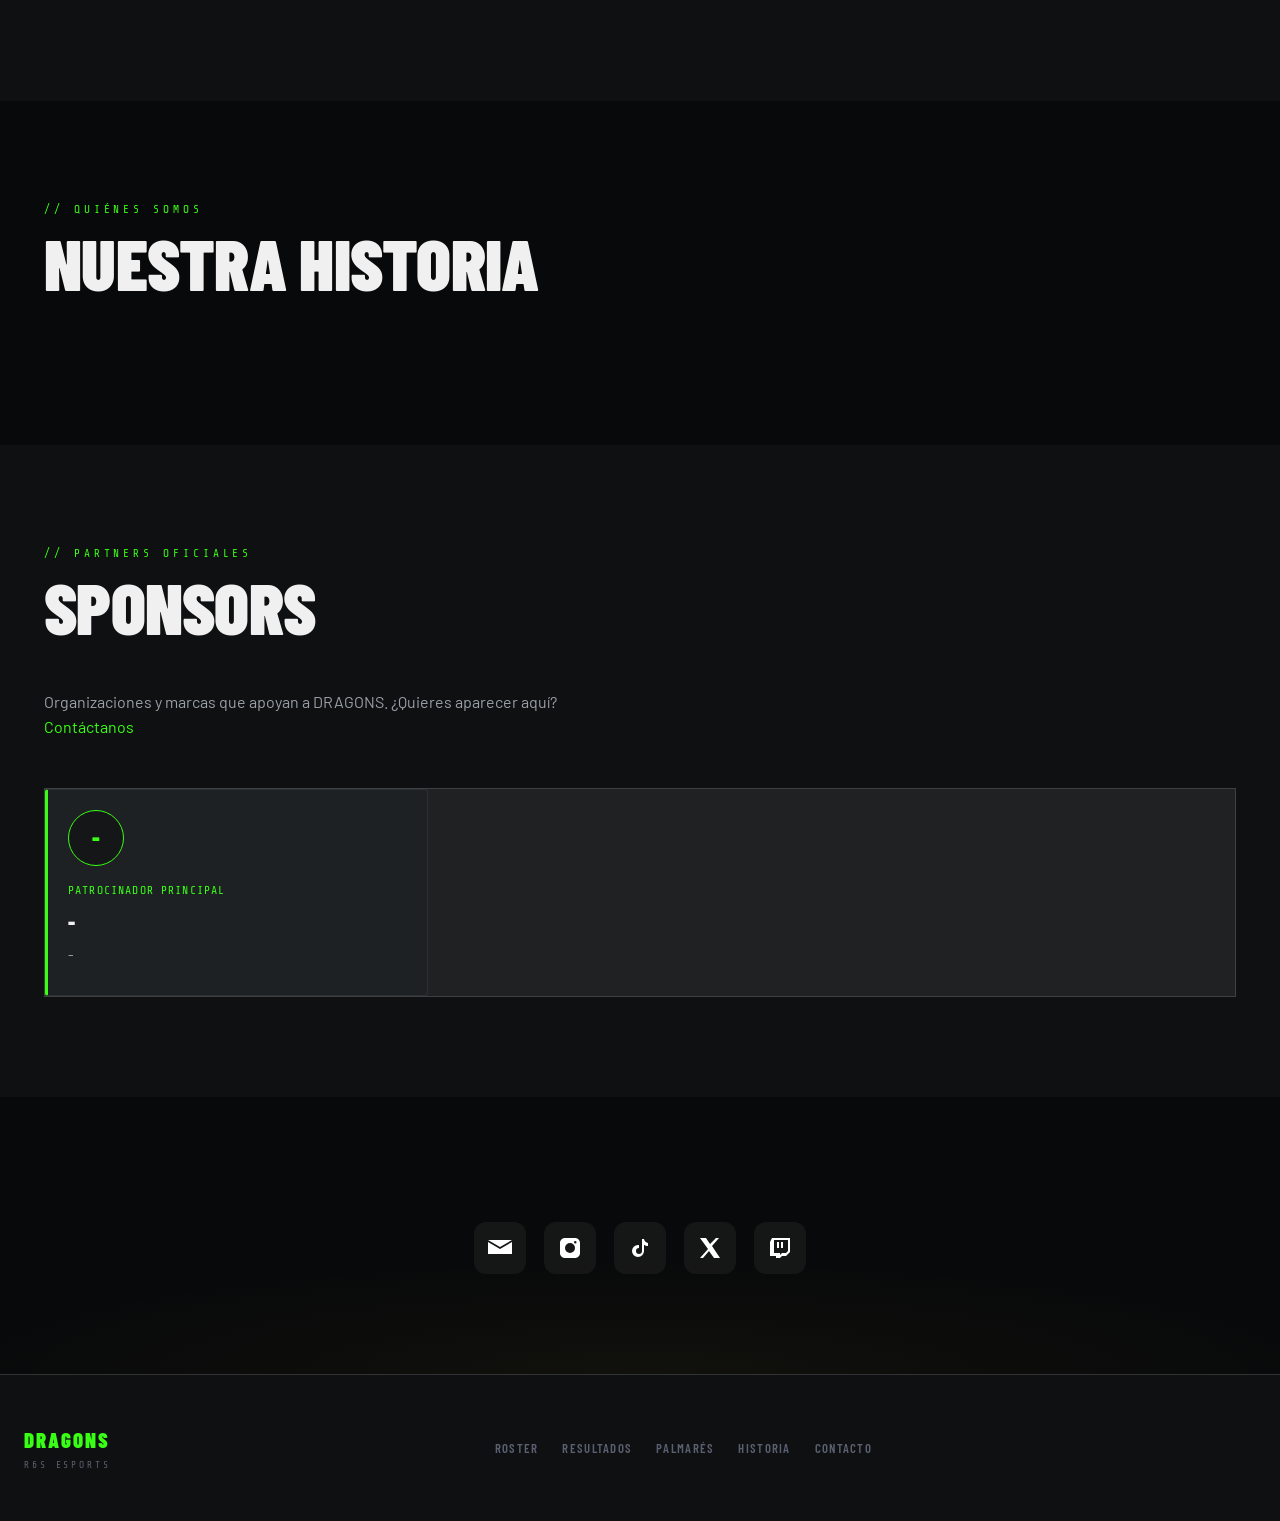
==== commit ca49f964: "Add achievements section with statistics and messages" ====
--- a/index.html
+++ b/index.html
@@ -148,14 +148,37 @@
   <div class="mvp-grid" id="mvp-grid"></div>
 </div>
 </section>
+  
 <!-- ACHIEVEMENTS -->
 <section id="achievements">
-<div class="container">
-<div class="section-eyebrow">// LOGROS</div>
-<h2 class="section-heading">PALMARÉS</h2>
-<div class="ach-kpis" id="ach-kpis"></div>
-<div class="ach-cards" id="ach-cards"></div>
-</div>
+  <div class="container">
+    <div class="section-eyebrow">// LOGROS</div>
+    <h2 class="section-heading">PALMARÉS</h2>
+
+    <div class="pal-stats">
+      <div class="pal-stat-card">
+        <div class="pal-stat-icon">🏆</div>
+        <div class="pal-stat-num">0</div>
+        <div class="pal-stat-label">Torneos Ganados</div>
+      </div>
+      <div class="pal-stat-card">
+        <div class="pal-stat-icon">💰</div>
+        <div class="pal-stat-num">0€</div>
+        <div class="pal-stat-label">Ganancias Totales</div>
+      </div>
+      <div class="pal-stat-card">
+        <div class="pal-stat-icon">⚔️</div>
+        <div class="pal-stat-num" id="rec-played">—</div>
+        <div class="pal-stat-label">Partidos Jugados</div>
+      </div>
+    </div>
+
+    <div class="pal-empty">
+      <div class="pal-empty-icon">🐉</div>
+      <div class="pal-empty-title">SIN TÍTULOS POR AHORA</div>
+      <div class="pal-empty-sub">El equipo está en construcción. Los títulos llegarán.</div>
+    </div>
+  </div>
 </section>
 
 <!-- ABOUT / TIMELINE -->
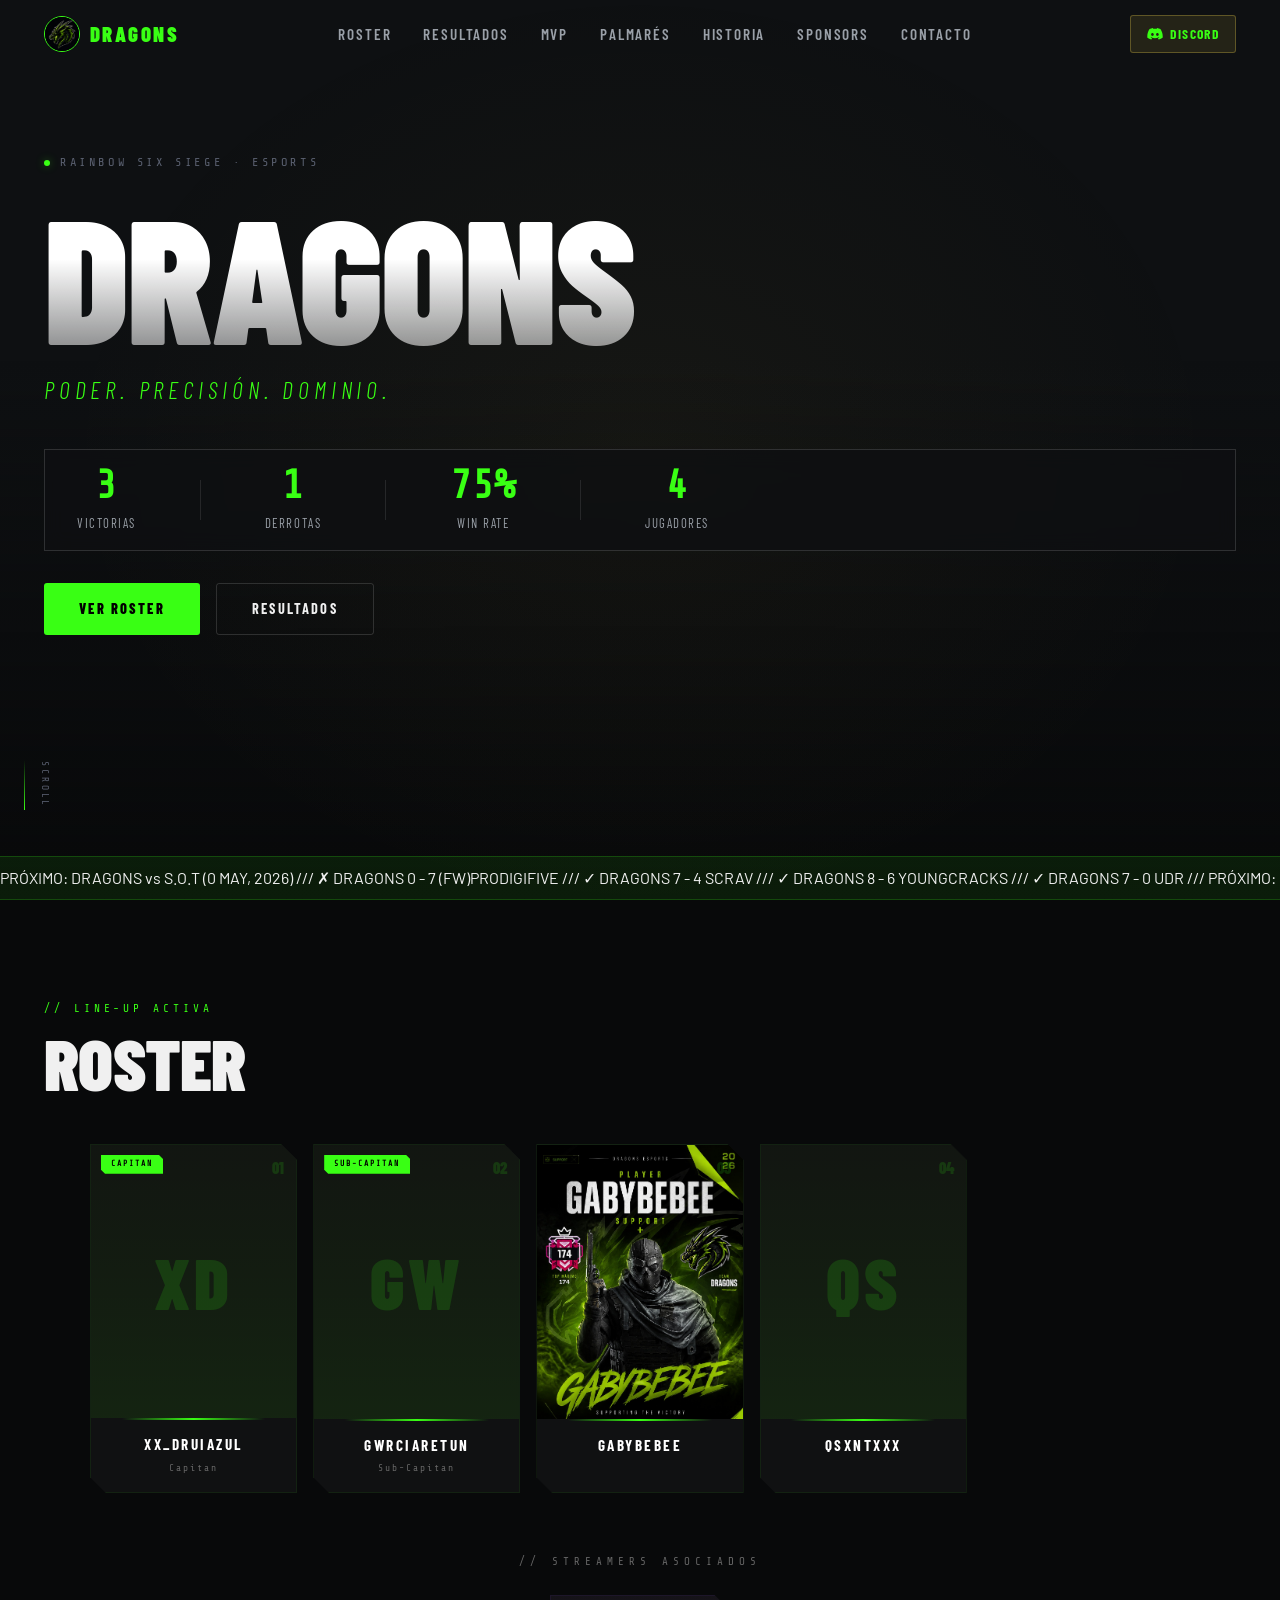
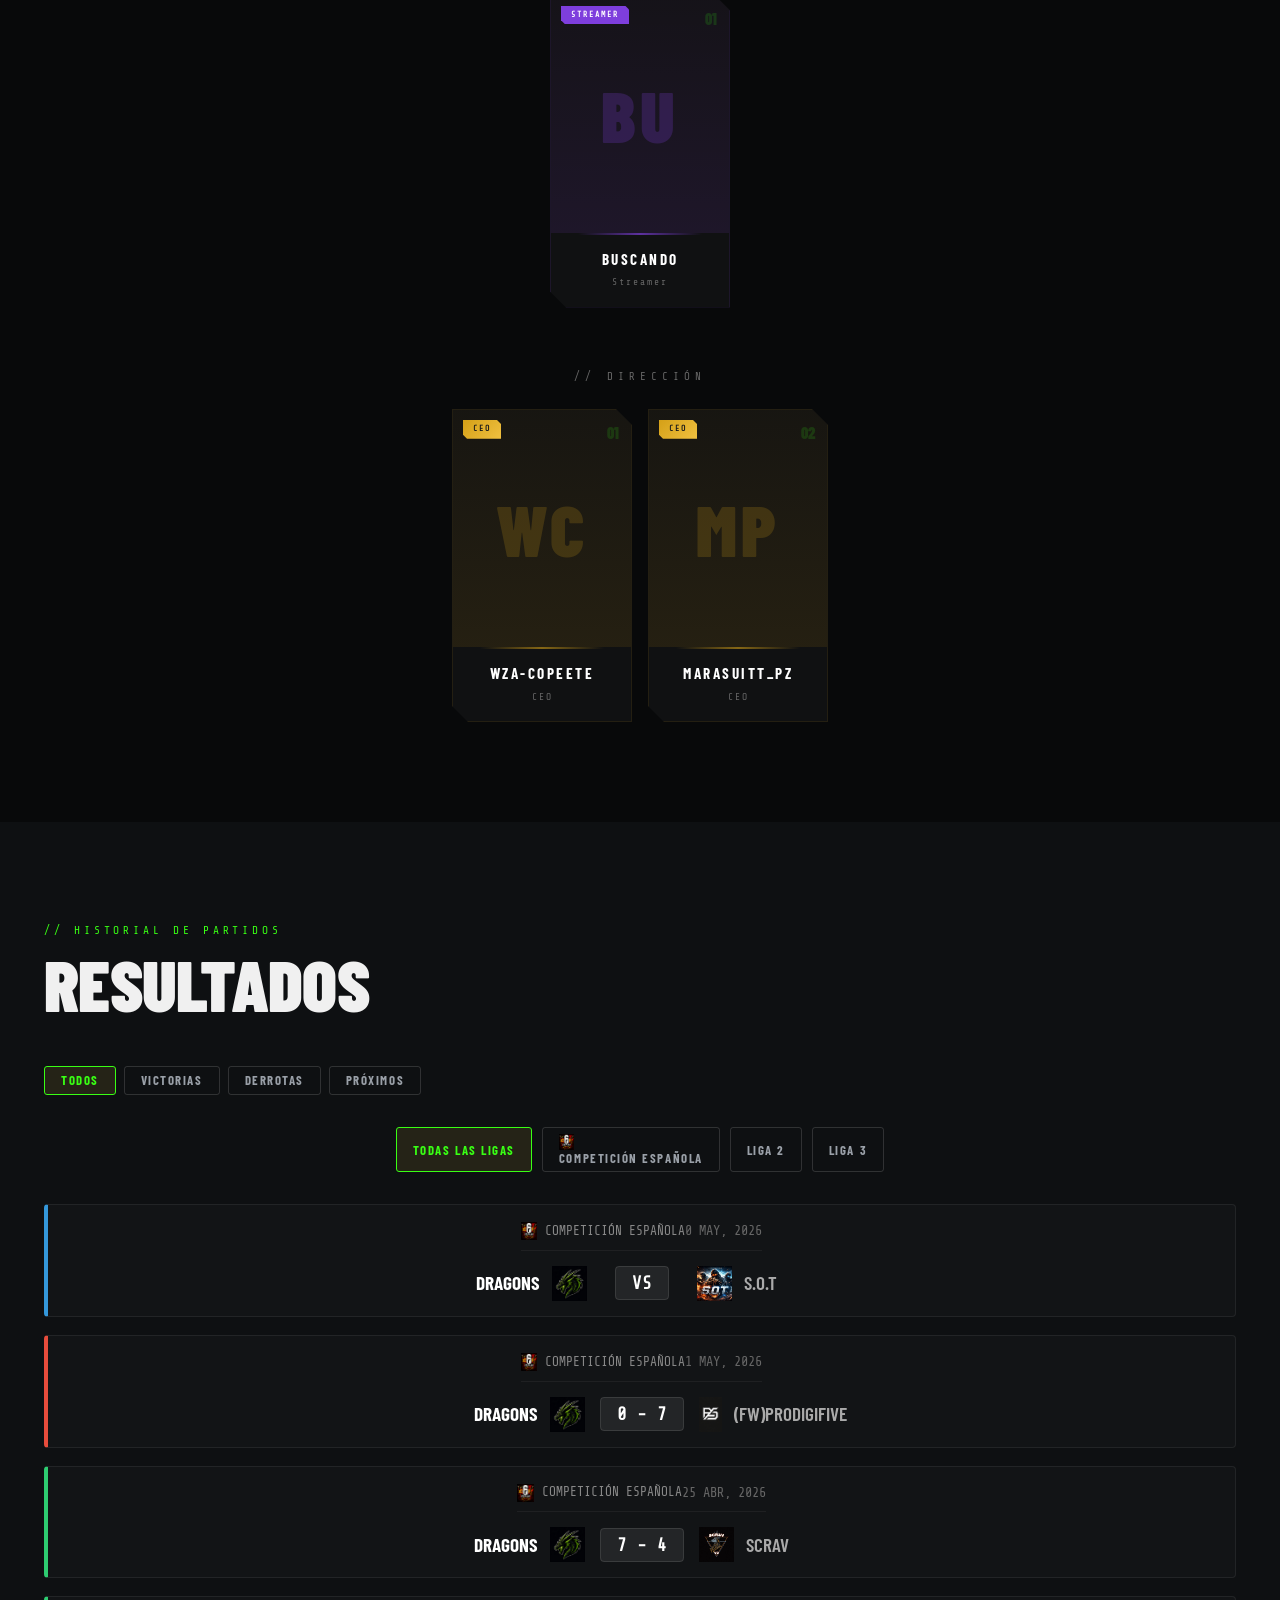
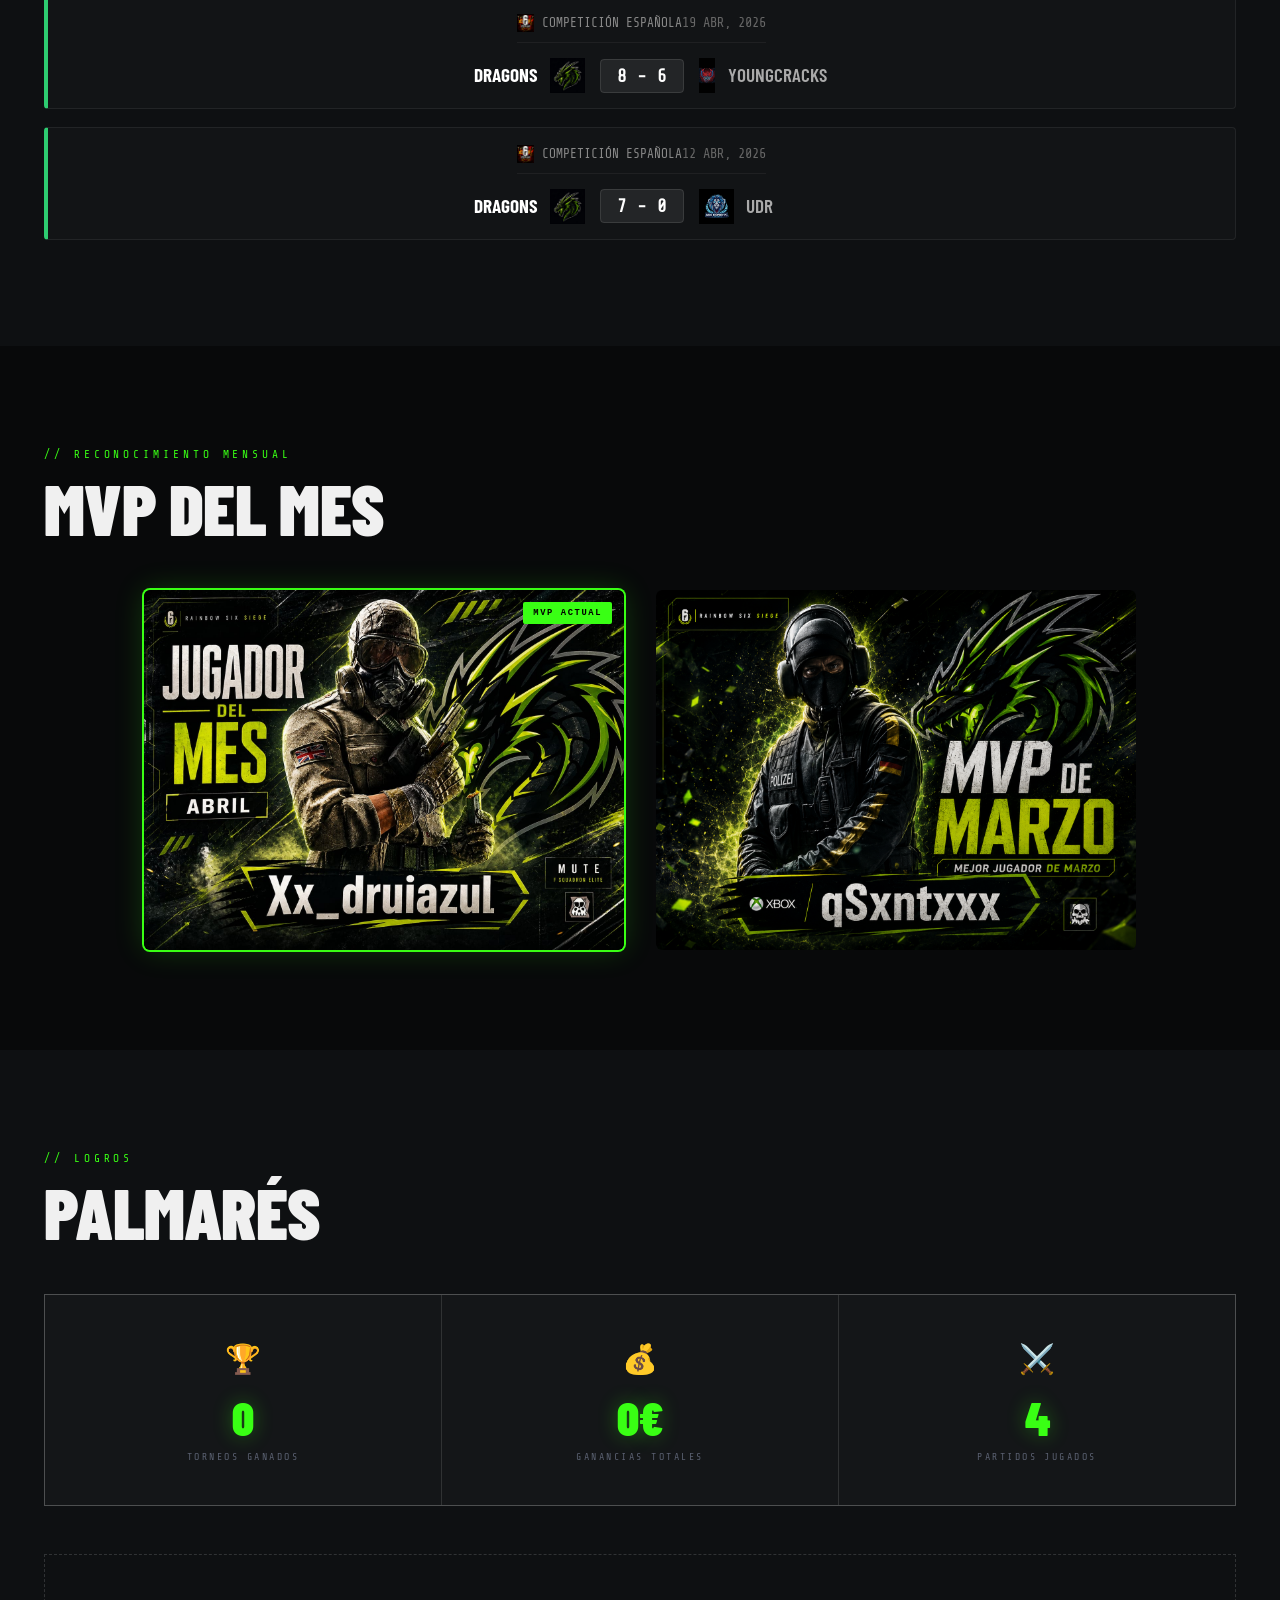
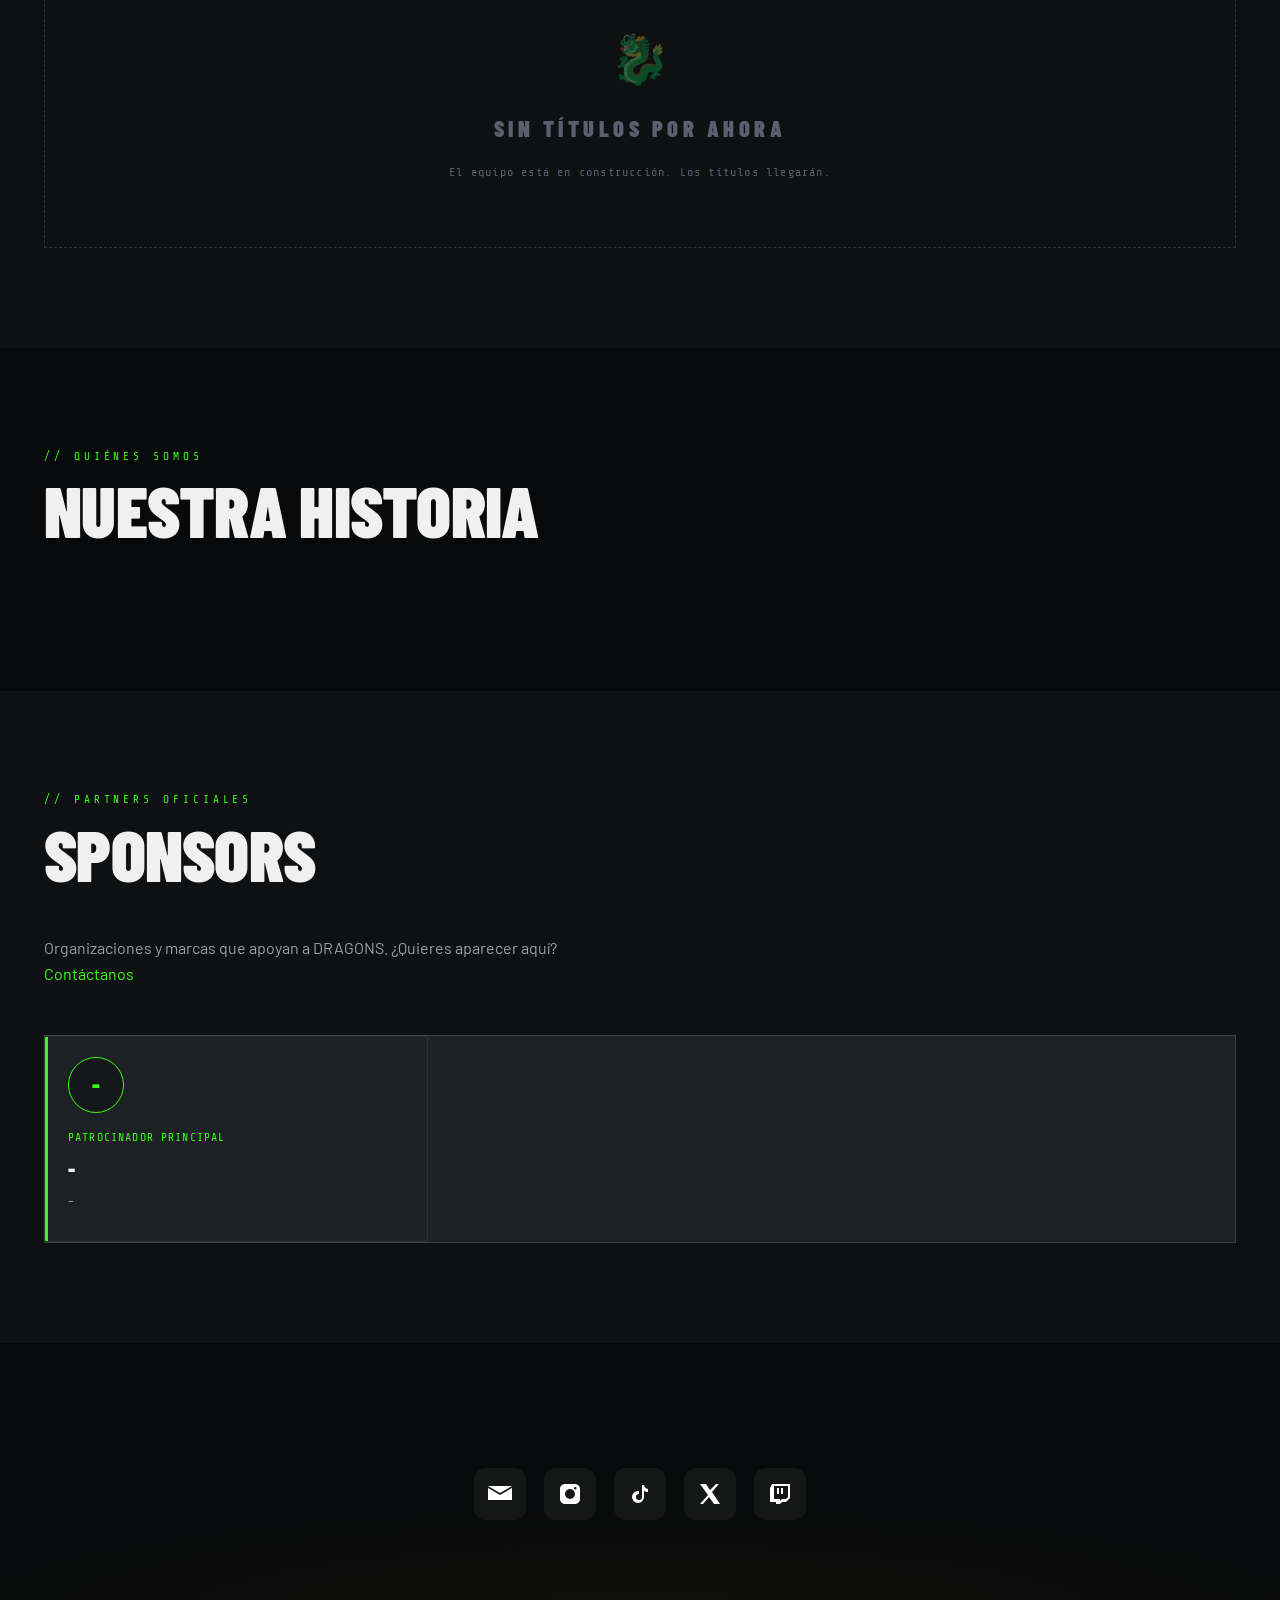
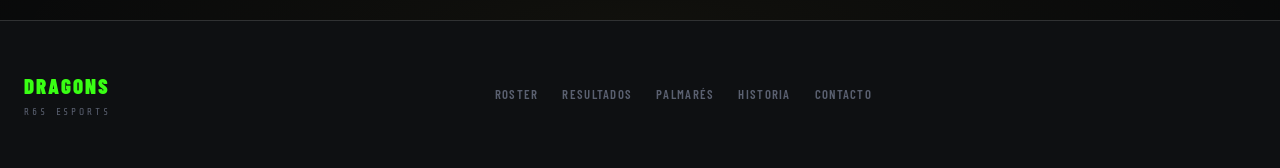
==== commit 0f0cabf4: "Add script tags for matches, roster, and achievements data Add additional script tags for data files" ====
--- a/index.html
+++ b/index.html
@@ -267,5 +267,8 @@
 </footer>
 <script src="mvp-data.js"></script>
 <script src="script.js"></script>
+<script src="matches-data.js"></script>
+<script src="roster-data.js"></script>
+<script src="achievements-data.js"></script>
 </body>
 </html>
--- a/styles.css
+++ b/styles.css
@@ -415,20 +415,6 @@
   animation: ticker 30s linear infinite;
 }
 @keyframes ticker { from { transform: translateX(0); } to { transform: translateX(-50%); } }
-.ticker-item {
-  font-family: var(--font-title);
-  font-size: 0.8rem;
-  font-weight: 800;
-  letter-spacing: 0.2em;
-  color: #000;
-  text-transform: uppercase;
-  padding: 0 2rem;
-}
-.ticker-sep {
-  color: rgba(0,0,0,0.4);
-  font-size: 0.7rem;
-  padding: 0 0.5rem;
-}
 
 /* ===================== SECTIONS ===================== */
 section {
@@ -454,28 +440,6 @@
   margin-bottom: 3rem;
   color: var(--text);
 }
-
-/* ===================== ROSTER ===================== */
-.roster-role-tabs {
-  display: flex;
-  gap: 0.5rem;
-  margin-bottom: 2.5rem;
-  flex-wrap: wrap;
-}
-.role-tab {
-  background: transparent;
-  border: 1px solid var(--border2);
-  color: var(--text2);
-  padding: 0.45rem 1.2rem;
-  font-family: var(--font-title);
-  font-size: 0.85rem;
-  font-weight: 700;
-  letter-spacing: 0.12em;
-  text-transform: uppercase;
-  border-radius: var(--rad);
-  transition: all var(--tr);
-}
-.role-tab:hover { border-color: var(--accent); color: var(--accent); }
 .role-tab.active { background: var(--accent); color: #000; border-color: var(--accent); }
 
 .roster-grid {
@@ -483,137 +447,10 @@
   grid-template-columns: repeat(auto-fill, minmax(200px, 1fr));
   gap: 1.5px;
 }
-
-.player-card {
-  background: var(--bg3);
-  border: 1px solid var(--border);
-  position: relative;
-  overflow: hidden;
-  transition: all var(--tr);
-  cursor: default;
-  animation: card-in 0.4s ease both;
-}
 @keyframes card-in {
   from { opacity: 0; transform: translateY(12px); }
   to { opacity: 1; transform: translateY(0); }
 }
-
-.player-card:hover {
-  border-color: var(--accent);
-  transform: translateY(-4px);
-  z-index: 2;
-  box-shadow: 0 12px 40px rgba(0,0,0,0.6), 0 0 0 1px var(--accent);
-}
-
-.player-card-top {
-  height: 200px;
-  background: var(--bg4);
-  display: flex;
-  align-items: center;
-  justify-content: center;
-  position: relative;
-  overflow: hidden;
-}
-.player-card-top::before {
-  content: '';
-  position: absolute;
-  inset: 0;
-  background: linear-gradient(135deg, rgba(232,201,75,0.05) 0%, transparent 60%);
-}
-
-.player-avatar-img {
-  width: 90px; height: 90px;
-  border-radius: 50%;
-  border: 2px solid var(--border2);
-  object-fit: cover;
-  font-size: 0;
-  transition: border-color var(--tr);
-}
-.player-card:hover .player-avatar-img { border-color: var(--accent); }
-
-.player-avatar-fallback {
-  width: 90px; height: 90px;
-  border-radius: 50%;
-  border: 2px solid var(--border2);
-  background: var(--surface);
-  display: flex;
-  align-items: center;
-  justify-content: center;
-  font-family: var(--font-title);
-  font-size: 1.8rem;
-  font-weight: 900;
-  color: var(--accent);
-  letter-spacing: 0;
-  transition: border-color var(--tr);
-}
-.player-card:hover .player-avatar-fallback { border-color: var(--accent); }
-
-.player-num {
-  position: absolute;
-  top: 12px; right: 14px;
-  font-family: var(--font-title);
-  font-size: 2.2rem;
-  font-weight: 900;
-  color: rgba(255,255,255,0.06);
-  line-height: 1;
-}
-
-.player-role-badge {
-  position: absolute;
-  top: 12px; left: 12px;
-  font-family: var(--font-mono);
-  font-size: 0.55rem;
-  letter-spacing: 0.2em;
-  text-transform: uppercase;
-  padding: 2px 8px;
-  background: rgba(232,201,75,0.12);
-  color: var(--accent);
-  border: 1px solid rgba(232,201,75,0.25);
-  border-radius: 2px;
-}
-
-.player-card-body {
-  padding: 1rem 1.2rem 1.25rem;
-}
-.player-ign {
-  font-family: var(--font-title);
-  font-size: 1.2rem;
-  font-weight: 800;
-  color: var(--text);
-  letter-spacing: 0.04em;
-  margin-bottom: 0.15rem;
-}
-.player-realname {
-  font-size: 0.78rem;
-  color: var(--text3);
-  margin-bottom: 0.75rem;
-}
-.player-op {
-  font-family: var(--font-mono);
-  font-size: 0.65rem;
-  color: var(--text2);
-  letter-spacing: 0.1em;
-  margin-bottom: 0.85rem;
-}
-.player-op span { color: var(--accent); }
-
-.player-socials {
-  display: flex;
-  gap: 8px;
-}
-.psocial {
-  display: flex;
-  align-items: center;
-  justify-content: center;
-  width: 28px; height: 28px;
-  border: 1px solid var(--border2);
-  border-radius: var(--rad);
-  color: var(--text3);
-  font-size: 0.75rem;
-  font-family: var(--font-mono);
-  transition: all var(--tr);
-}
-.psocial:hover { border-color: var(--accent); color: var(--accent); background: rgba(232,201,75,0.08); }
 
 /* ===================== RESULTS ===================== */
 .results-filter-row {
@@ -660,111 +497,46 @@
 .match-card.win { border-left-color: var(--green); }
 .match-card.loss { border-left-color: var(--red); }
 .match-card.upcoming { border-left-color: var(--blue); }
-
-.match-date-col {
-  display: flex;
-  flex-direction: column;
-  gap: 2px;
-}
-.match-date {
-  font-family: var(--font-mono);
-  font-size: 0.7rem;
-  color: var(--text3);
-  letter-spacing: 0.1em;
-}
-.match-comp {
-  font-family: var(--font-mono);
-  font-size: 0.65rem;
-  color: var(--accent);
-  letter-spacing: 0.05em;
-}
-
-.match-main {
-  display: flex;
-  flex-direction: column;
-  gap: 3px;
-}
-.match-vs {
-  font-family: var(--font-title);
-  font-size: 1.1rem;
-  font-weight: 800;
-  color: var(--text);
-  letter-spacing: 0.05em;
-}
-.match-vs em {
-  font-style: normal;
-  font-size: 0.8rem;
-  font-weight: 400;
-  color: var(--text3);
-  margin: 0 6px;
-}
-.match-map {
-  font-family: var(--font-mono);
-  font-size: 0.65rem;
-  color: var(--text3);
-  letter-spacing: 0.1em;
-}
-
-.match-score {
-  font-family: var(--font-title);
-  font-size: 1.8rem;
-  font-weight: 900;
-  text-align: right;
-  white-space: nowrap;
-}
 .match-card.win .match-score { color: var(--green); }
 .match-card.loss .match-score { color: var(--red); }
 .match-card.upcoming .match-score { color: var(--blue); font-size: 1rem; }
-
-.match-badge {
-  font-family: var(--font-mono);
-  font-size: 0.6rem;
-  font-weight: 700;
-  letter-spacing: 0.2em;
-  padding: 4px 10px;
-  border-radius: 2px;
-  text-align: center;
-  min-width: 60px;
-}
 .match-card.win .match-badge { background: rgba(75,232,138,0.12); color: var(--green); }
 .match-card.loss .match-badge { background: rgba(232,75,75,0.12); color: var(--red); }
 .match-card.upcoming .match-badge { background: rgba(75,163,232,0.12); color: var(--blue); }
 
-.no-matches {
-  font-family: var(--font-mono);
-  font-size: 0.85rem;
-  color: var(--text3);
-  text-align: center;
-  padding: 3rem;
-  border: 1px dashed var(--border2);
-  border-radius: var(--rad);
-}
-
 /* ===================== ACHIEVEMENTS ===================== */
-.ach-kpis {
+.pal-stats {
   display: grid;
-  grid-template-columns: repeat(auto-fit, minmax(180px, 1fr));
+  grid-template-columns: repeat(3, 1fr);
   gap: 1px;
-  background: var(--border);
+  background: var(--border2);
+  border: 1px solid var(--border2);
   margin-bottom: 3rem;
-  border: 1px solid var(--border2);
-}
-.ach-kpi {
+}
+.pal-stat-card {
   background: var(--bg3);
-  padding: 2rem 1.5rem;
+  padding: 2.5rem 1.5rem;
   text-align: center;
   transition: background var(--tr);
-}
-.ach-kpi:hover { background: var(--bg4); }
-.ach-kpi-num {
-  font-family: var(--font-title);
-  font-size: 2.8rem;
+  display: flex;
+  flex-direction: column;
+  align-items: center;
+  gap: 0.5rem;
+}
+.pal-stat-card:hover { background: var(--bg4); }
+.pal-stat-icon {
+  font-size: 1.8rem;
+  margin-bottom: 0.25rem;
+}
+.pal-stat-num {
+  font-family: var(--font-title);
+  font-size: 3rem;
   font-weight: 900;
   color: var(--accent);
   line-height: 1;
-  margin-bottom: 0.4rem;
-}
-.ach-kpi-label {
+  text-shadow: 0 0 20px rgba(57,255,20,0.3);
+}
+.pal-stat-label {
   font-family: var(--font-mono);
   font-size: 0.62rem;
   color: var(--text3);
@@ -772,64 +544,35 @@
   text-transform: uppercase;
 }
 
-.ach-cards {
-  display: grid;
-  grid-template-columns: repeat(auto-fill, minmax(300px, 1fr));
-  gap: 1.5px;
-  background: var(--border);
-}
-.ach-card {
-  background: var(--bg3);
-  padding: 2rem;
-  position: relative;
-  overflow: hidden;
-  transition: background var(--tr);
-}
-.ach-card:hover { background: var(--bg4); }
-.ach-card::before {
-  content: '';
-  position: absolute;
-  top: 0; left: 0;
-  width: 3px; height: 100%;
-  background: var(--accent);
-}
-
-.ach-place {
-  font-family: var(--font-mono);
-  font-size: 0.65rem;
-  color: var(--text3);
-  letter-spacing: 0.25em;
-  text-transform: uppercase;
-  margin-bottom: 0.5rem;
-}
-.ach-trophy {
-  font-size: 1.8rem;
-  margin-bottom: 0.75rem;
-}
-.ach-title {
-  font-family: var(--font-title);
-  font-size: 1.2rem;
-  font-weight: 800;
-  color: var(--text);
-  margin-bottom: 0.3rem;
-}
-.ach-event {
-  font-size: 0.82rem;
-  color: var(--text2);
-  margin-bottom: 0.5rem;
-}
-.ach-prize {
+.pal-empty {
+  border: 1px dashed var(--border2);
+  padding: 4rem 2rem;
+  text-align: center;
+  display: flex;
+  flex-direction: column;
+  align-items: center;
+  gap: 1rem;
+}
+.pal-empty-icon {
+  font-size: 3rem;
+  opacity: 0.4;
+}
+.pal-empty-title {
   font-family: var(--font-title);
   font-size: 1.4rem;
   font-weight: 900;
-  color: var(--accent);
-}
-.ach-year {
+  letter-spacing: 0.2em;
+  color: var(--text3);
+}
+.pal-empty-sub {
   font-family: var(--font-mono);
-  font-size: 0.6rem;
+  font-size: 0.75rem;
   color: var(--text3);
-  margin-top: 0.3rem;
-  letter-spacing: 0.2em;
+  letter-spacing: 0.1em;
+}
+
+@media (max-width: 600px) {
+  .pal-stats { grid-template-columns: 1fr; }
 }
 
 /* ===================== ABOUT / TIMELINE ===================== */
@@ -846,23 +589,6 @@
   margin-bottom: 2rem;
 }
 .about-socials { display: flex; gap: 0.75rem; flex-wrap: wrap; }
-
-.social-btn {
-  display: flex;
-  align-items: center;
-  gap: 8px;
-  border: 1px solid var(--border2);
-  color: var(--text2);
-  padding: 0.55rem 1.1rem;
-  font-family: var(--font-title);
-  font-size: 0.8rem;
-  font-weight: 700;
-  letter-spacing: 0.1em;
-  text-transform: uppercase;
-  border-radius: var(--rad);
-  transition: all var(--tr);
-}
-.social-btn:hover { border-color: var(--accent); color: var(--accent); background: rgba(232,201,75,0.06); }
 
 /* TIMELINE */
 .timeline-list {
@@ -939,15 +665,6 @@
   transition: background var(--tr);
 }
 .sponsor-card:hover { background: var(--bg4); }
-.sponsor-logo-img {
-  height: 48px;
-  width: auto;
-  max-width: 140px;
-  object-fit: contain;
-  filter: brightness(0) invert(1);
-  opacity: 0.5;
-  transition: opacity var(--tr);
-}
 .sponsor-card:hover .sponsor-logo-img { opacity: 0.9; }
 .sponsor-name {
   font-family: var(--font-title);
@@ -959,12 +676,6 @@
   transition: color var(--tr);
 }
 .sponsor-card:hover .sponsor-name { color: var(--accent); }
-.sponsor-tier {
-  font-family: var(--font-mono);
-  font-size: 0.6rem;
-  color: var(--text3);
-  letter-spacing: 0.25em;
-}
 
 /* ===================== CONTACT ===================== */
 #contact {
@@ -978,41 +689,12 @@
   inset: 0;
   background: radial-gradient(ellipse 80% 60% at 50% 100%, rgba(232,201,75,0.04) 0%, transparent 70%);
 }
-.contact-box {
-  position: relative;
-  z-index: 1;
-  text-align: center;
-  max-width: 700px;
-  margin: 0 auto;
-}
-.contact-sub {
-  font-size: 1rem;
-  color: var(--text2);
-  margin-bottom: 2.5rem;
-  line-height: 1.7;
-}
 .contact-socials {
   display: flex;
   justify-content: center;
   gap: 1rem;
   flex-wrap: wrap;
 }
-.contact-link {
-  display: flex;
-  align-items: center;
-  gap: 10px;
-  padding: 0.85rem 1.8rem;
-  border: 1px solid var(--border2);
-  font-family: var(--font-title);
-  font-size: 0.9rem;
-  font-weight: 700;
-  letter-spacing: 0.12em;
-  text-transform: uppercase;
-  color: var(--text2);
-  border-radius: var(--rad);
-  transition: all var(--tr);
-}
-.contact-link:hover { border-color: var(--accent); color: var(--accent); background: rgba(232,201,75,0.06); }
 .contact-link.primary { background: var(--accent); color: #000; border-color: var(--accent); }
 .contact-link.primary:hover { box-shadow: 0 0 20px var(--accent-glow); }
 
@@ -1063,13 +745,6 @@
   text-align: right;
   line-height: 1.8;
 }
-
-/* ===================== SCROLL ANIMATIONS ===================== */
-.reveal {
-  opacity: 0;
-  transform: translateY(24px);
-  transition: opacity 0.6s ease, transform 0.6s ease;
-}
 .reveal.visible {
   opacity: 1;
   transform: translateY(0);
@@ -1081,7 +756,6 @@
   .nav-links, .nav-cta { display: none; }
   .hamburger { display: flex; }
   .match-card { grid-template-columns: 1fr auto; grid-template-rows: auto auto; gap: 0.5rem; }
-  .match-date-col { grid-column: 1 / -1; }
 }
 
 @media (max-width: 600px) {
@@ -1215,17 +889,6 @@
   z-index: 10;
 }
 
-.ticker-track {
-  display: inline-block;
-  white-space: nowrap;
-  font-family: 'Share Tech Mono', monospace;
-  font-size: 0.85rem;
-  color: rgba(57, 255, 20, 0.8);
-  text-transform: uppercase;
-  letter-spacing: 0.1em;
-  animation: ticker-scroll 40s linear infinite;
-}
-
 @keyframes ticker-scroll {
   0%   { transform: translateX(0); }
   100% { transform: translateX(-50%); }
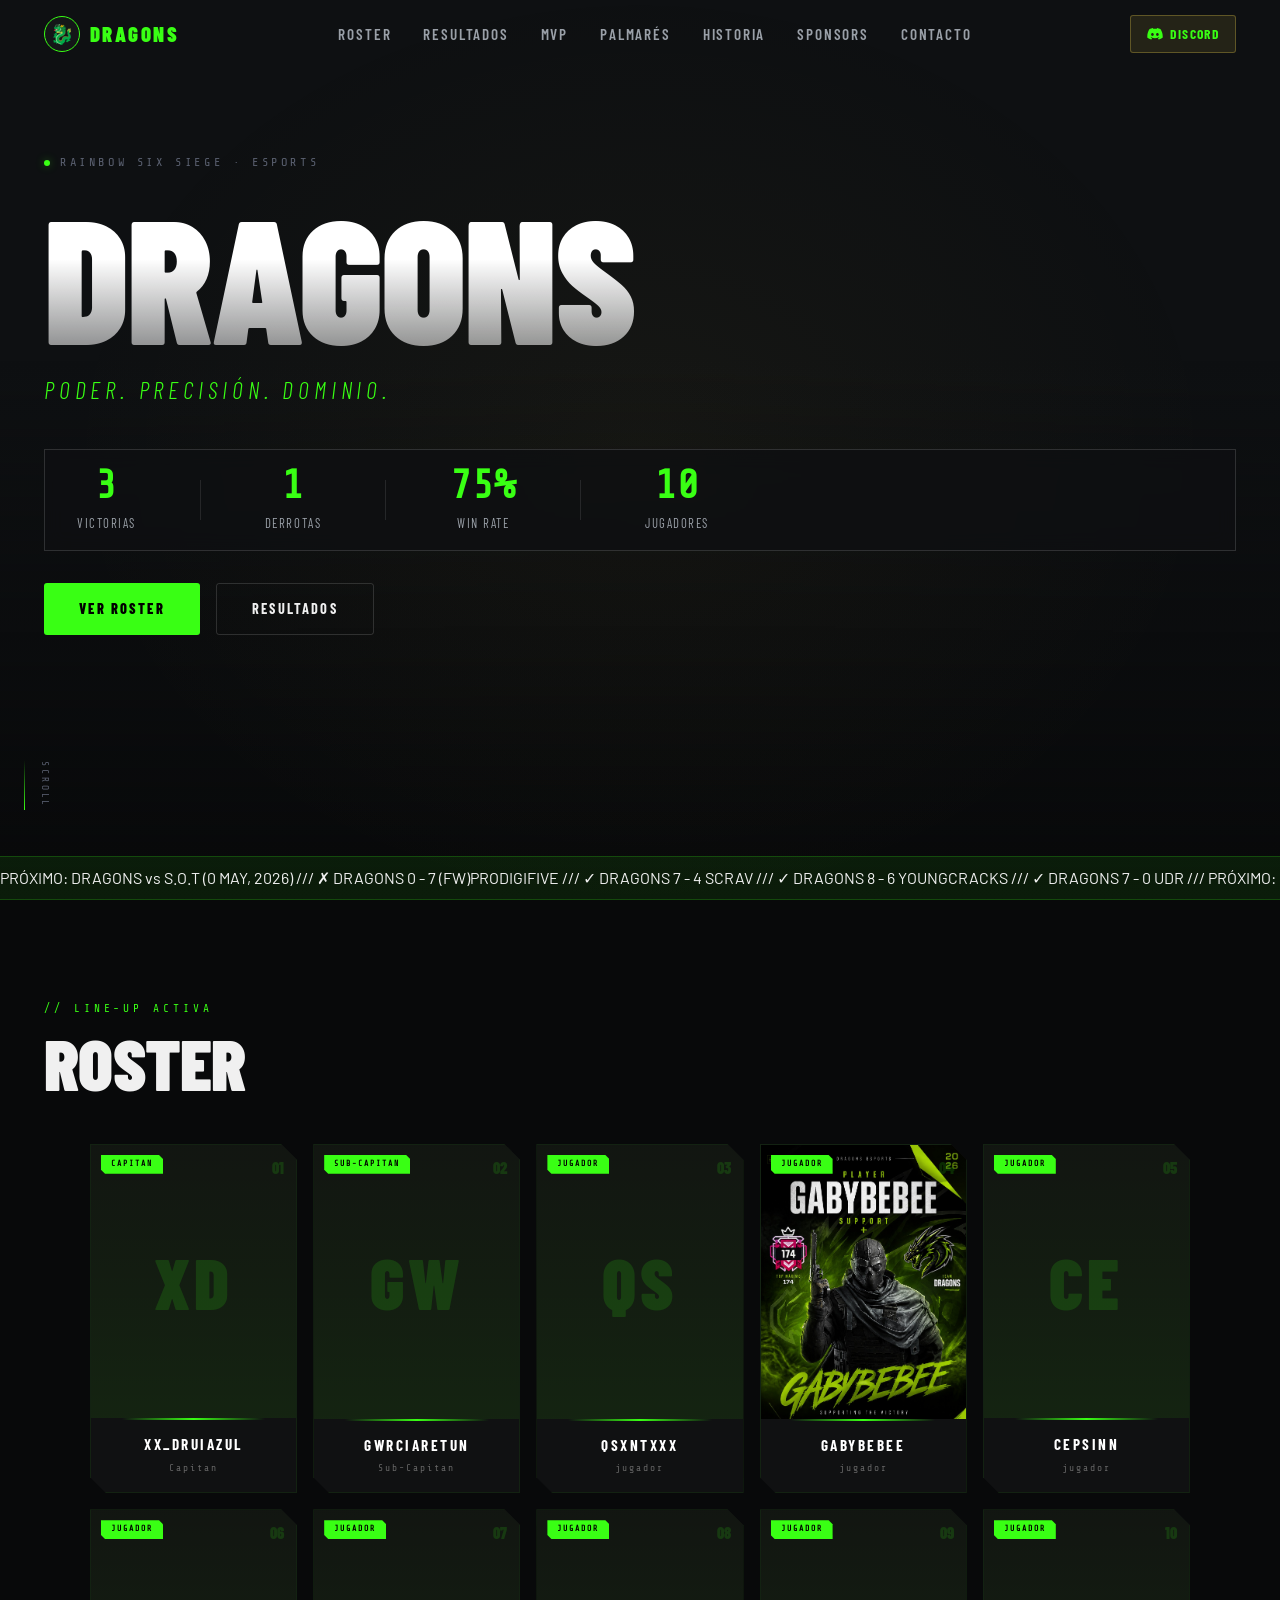
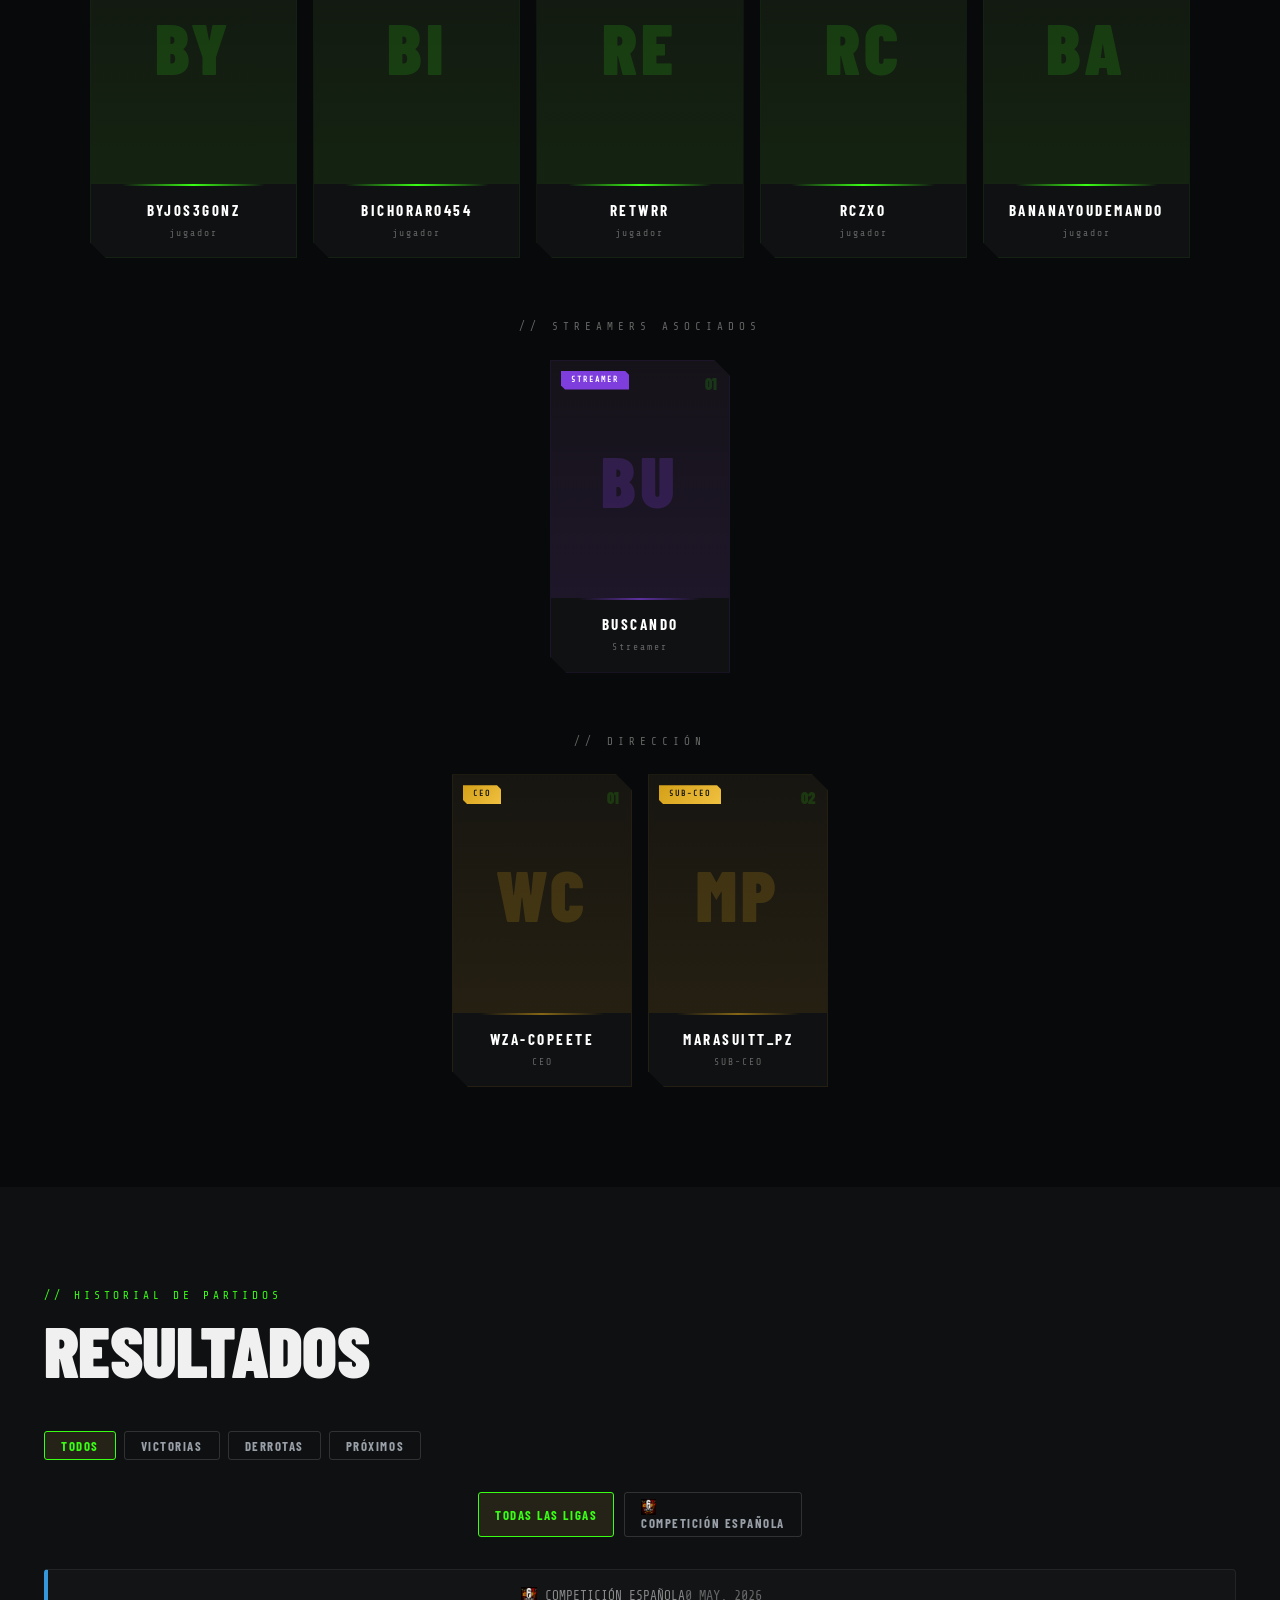
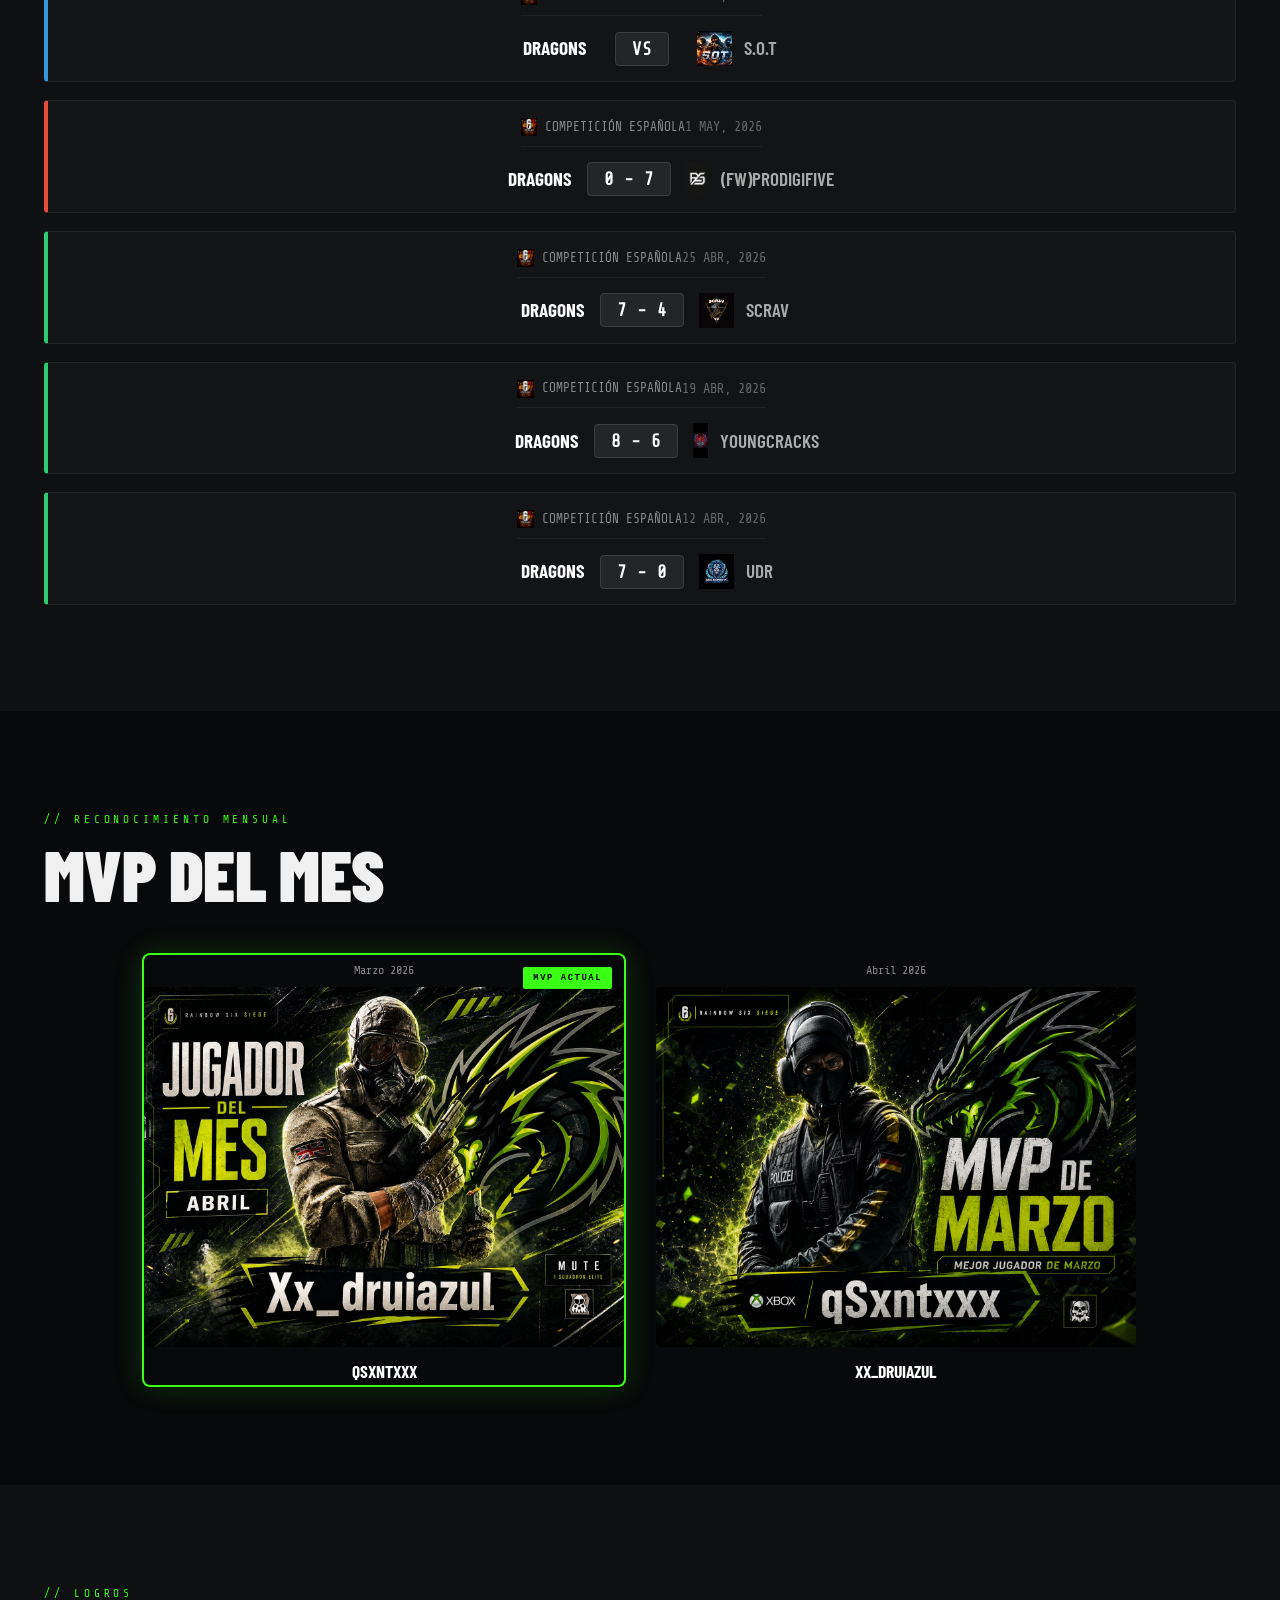
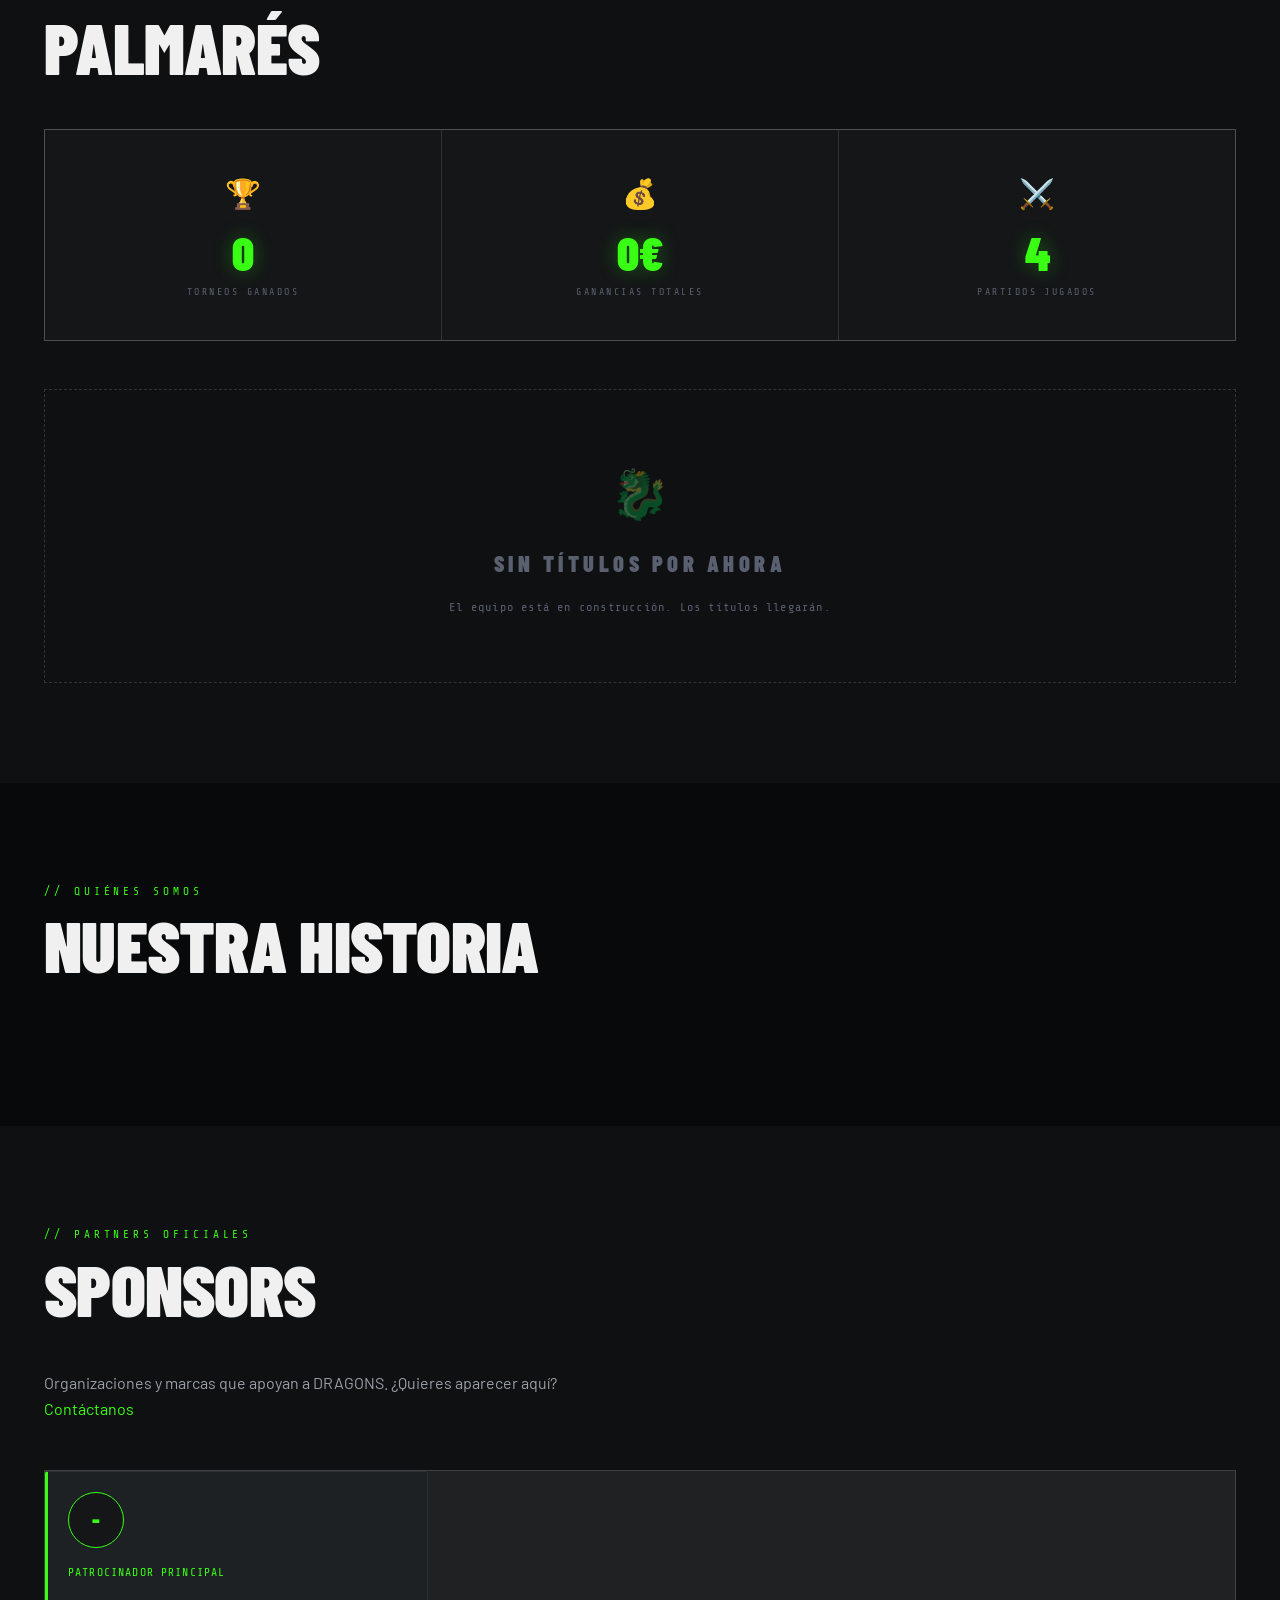
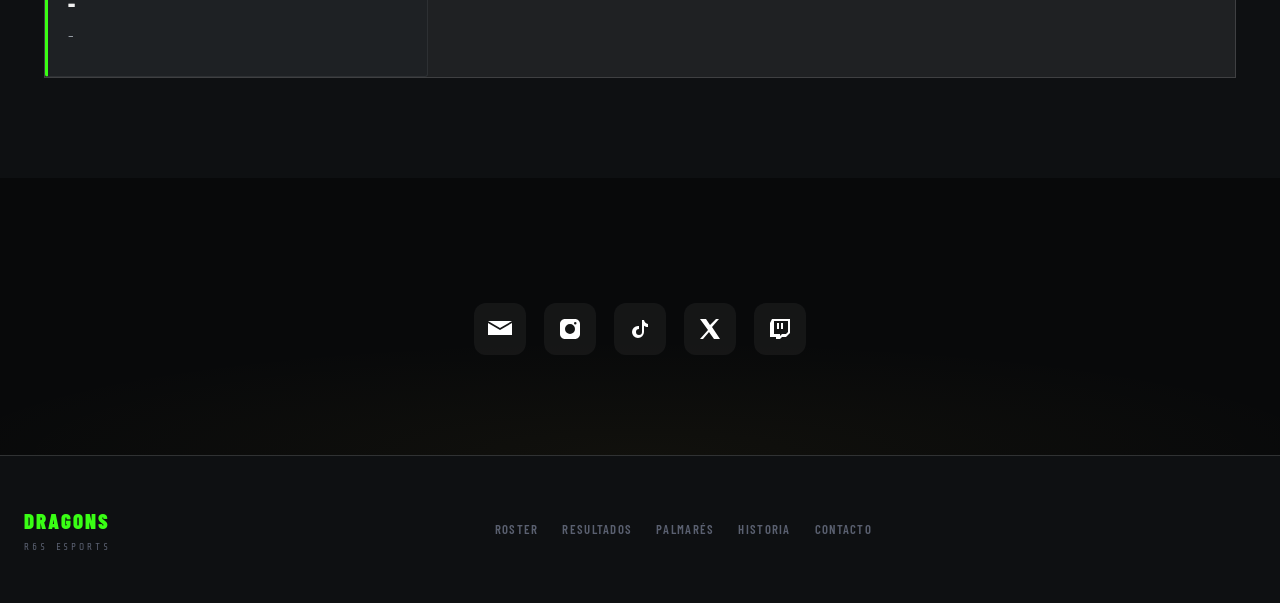
==== commit a3a91312: "Add files via upload" ====
--- a/index.html
+++ b/index.html
@@ -5,7 +5,7 @@
 <meta name="viewport" content="width=device-width, initial-scale=1.0"/>
 <meta name="description" content="DRAGONS — Equipo competitivo de Rainbow Six Siege."/>
 <title>DRAGONS — R6S Esports</title>
-<link rel="icon" type="image/png" href="logo.png"/>
+<link rel="icon" type="image/png" href="Logos/logo.png"/>
 <link rel="stylesheet" href="styles.css"/>
 <link rel="preconnect" href="https://fonts.googleapis.com">
 <link href="https://fonts.googleapis.com/css2?family=Barlow+Condensed:ital,wght@0,300;0,600;0,700;0,900;1,700&family=Barlow:wght@300;400;500;600&family=Share+Tech+Mono&display=swap" rel="stylesheet">
@@ -18,7 +18,7 @@
 <div class="nav-inner">
 <a href="#hero" class="nav-logo">
 <div class="nav-logo-img">
-<img src="logo.png" alt="" onerror="this.style.display='none';this.nextElementSibling.style.display='block'">
+<img src="Logos/logo.png" alt="" onerror="this.style.display='none';this.nextElementSibling.style.display='block'">
 <span class="logo-fallback">🐉</span>
 </div>
 <span class="nav-logo-text" id="nav-team-name">DRAGONS</span>
@@ -126,15 +126,7 @@
       <button class="res-filter" data-status="upcoming">Próximos</button>
     </div>
 
-    <div class="results-filter-row league-filters" id="league-filters" style="margin-top: 12px; display: flex; justify-content: center; gap: 10px; flex-wrap: wrap;">
-      <button class="res-filter active" data-league="all">Todas las Ligas</button>
-      <button class="res-filter" data-league="esp">
-        <img src="competicion_española.png" alt="" style="height: 16px; width: auto; margin-right: 6px; vertical-align: middle;" onerror="this.style.display='none'">
-        Competición Española
-      </button>
-      <button class="res-filter" data-league="liga2">Liga 2</button>
-      <button class="res-filter" data-league="liga3">Liga 3</button>
-    </div>
+    <div class="results-filter-row league-filters" id="league-filters" style="margin-top: 12px; display: flex; justify-content: center; gap: 10px; flex-wrap: wrap;"></div>
 
     <div id="matches-list" style="margin-top: 30px; display: flex; flex-direction: column; gap: 12px;"></div>
   </div>
@@ -265,10 +257,11 @@
 </div>
 </div>
 </footer>
-<script src="mvp-data.js"></script>
-<script src="script.js"></script>
 <script src="matches-data.js"></script>
 <script src="roster-data.js"></script>
 <script src="achievements-data.js"></script>
+<script src="sponsors-data.js"></script>
+<script src="mvp-data.js"></script>
+<script src="script.js"></script>
 </body>
 </html>
